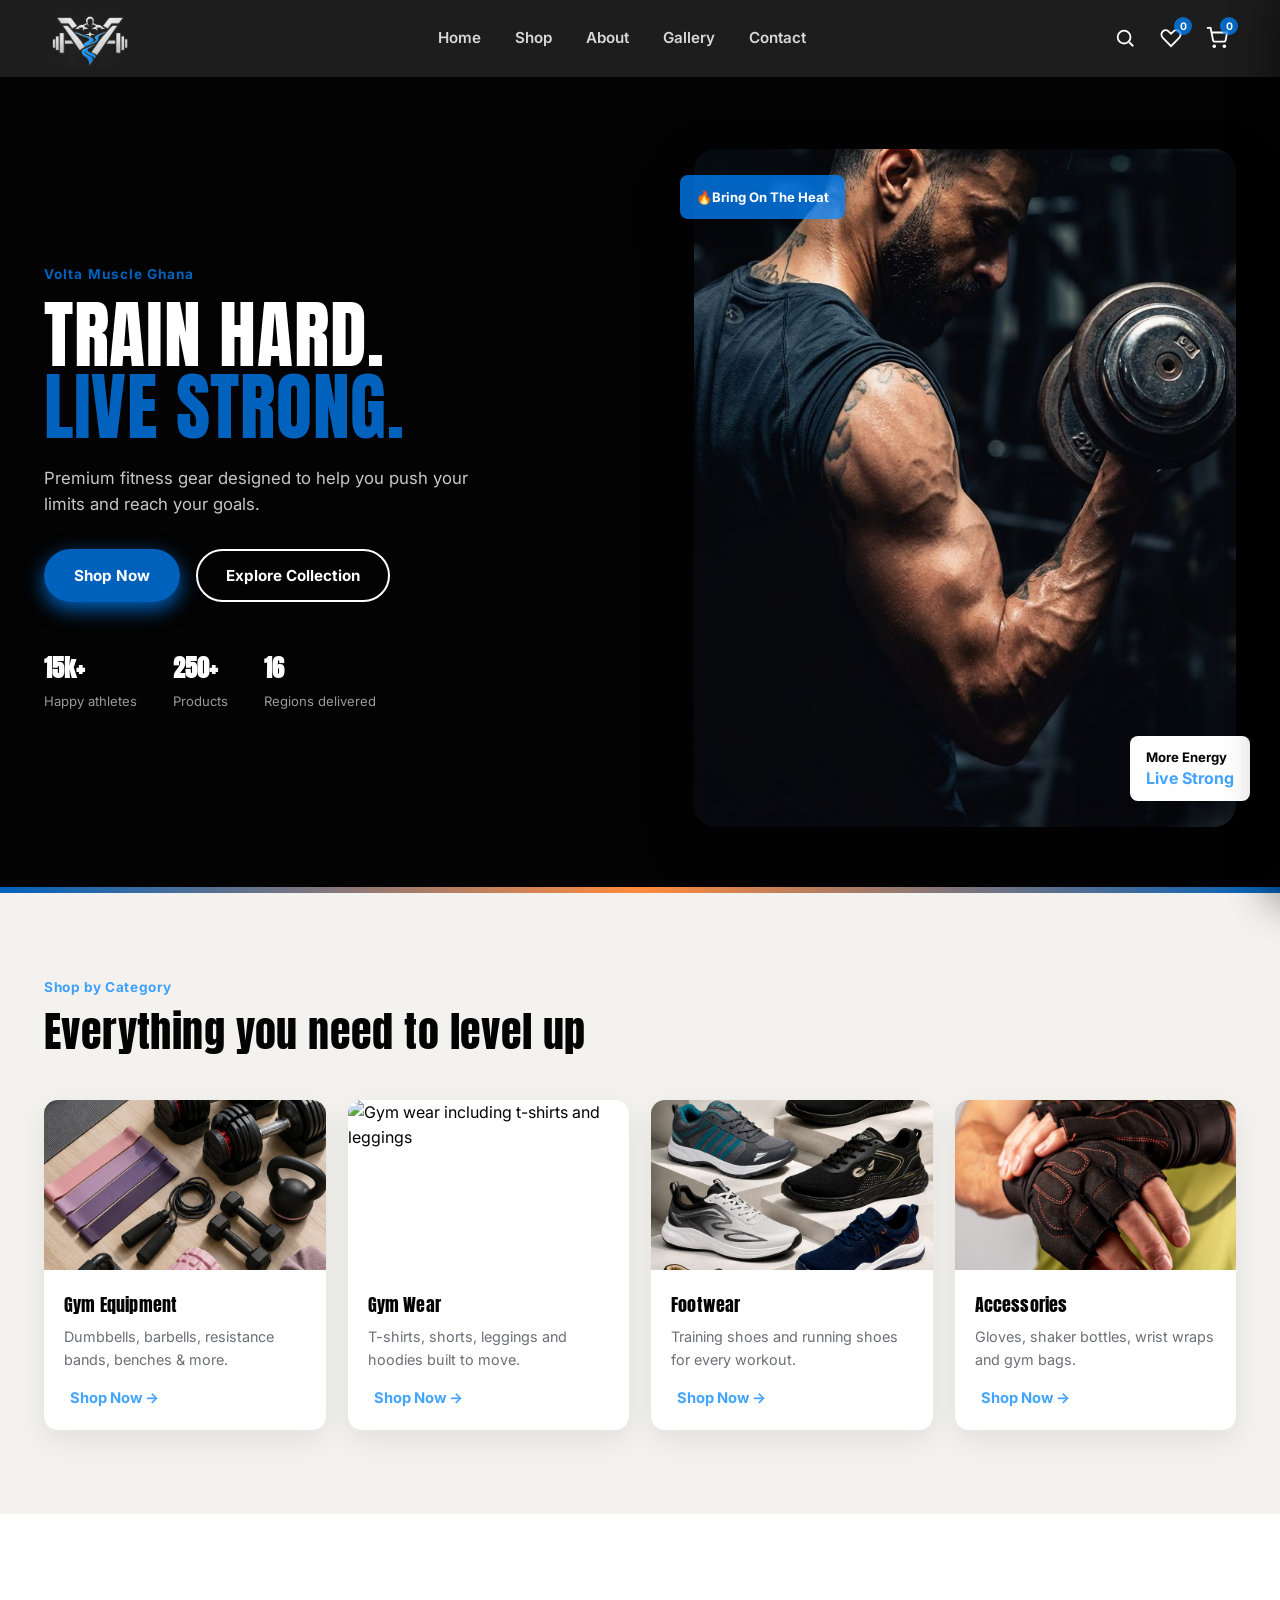
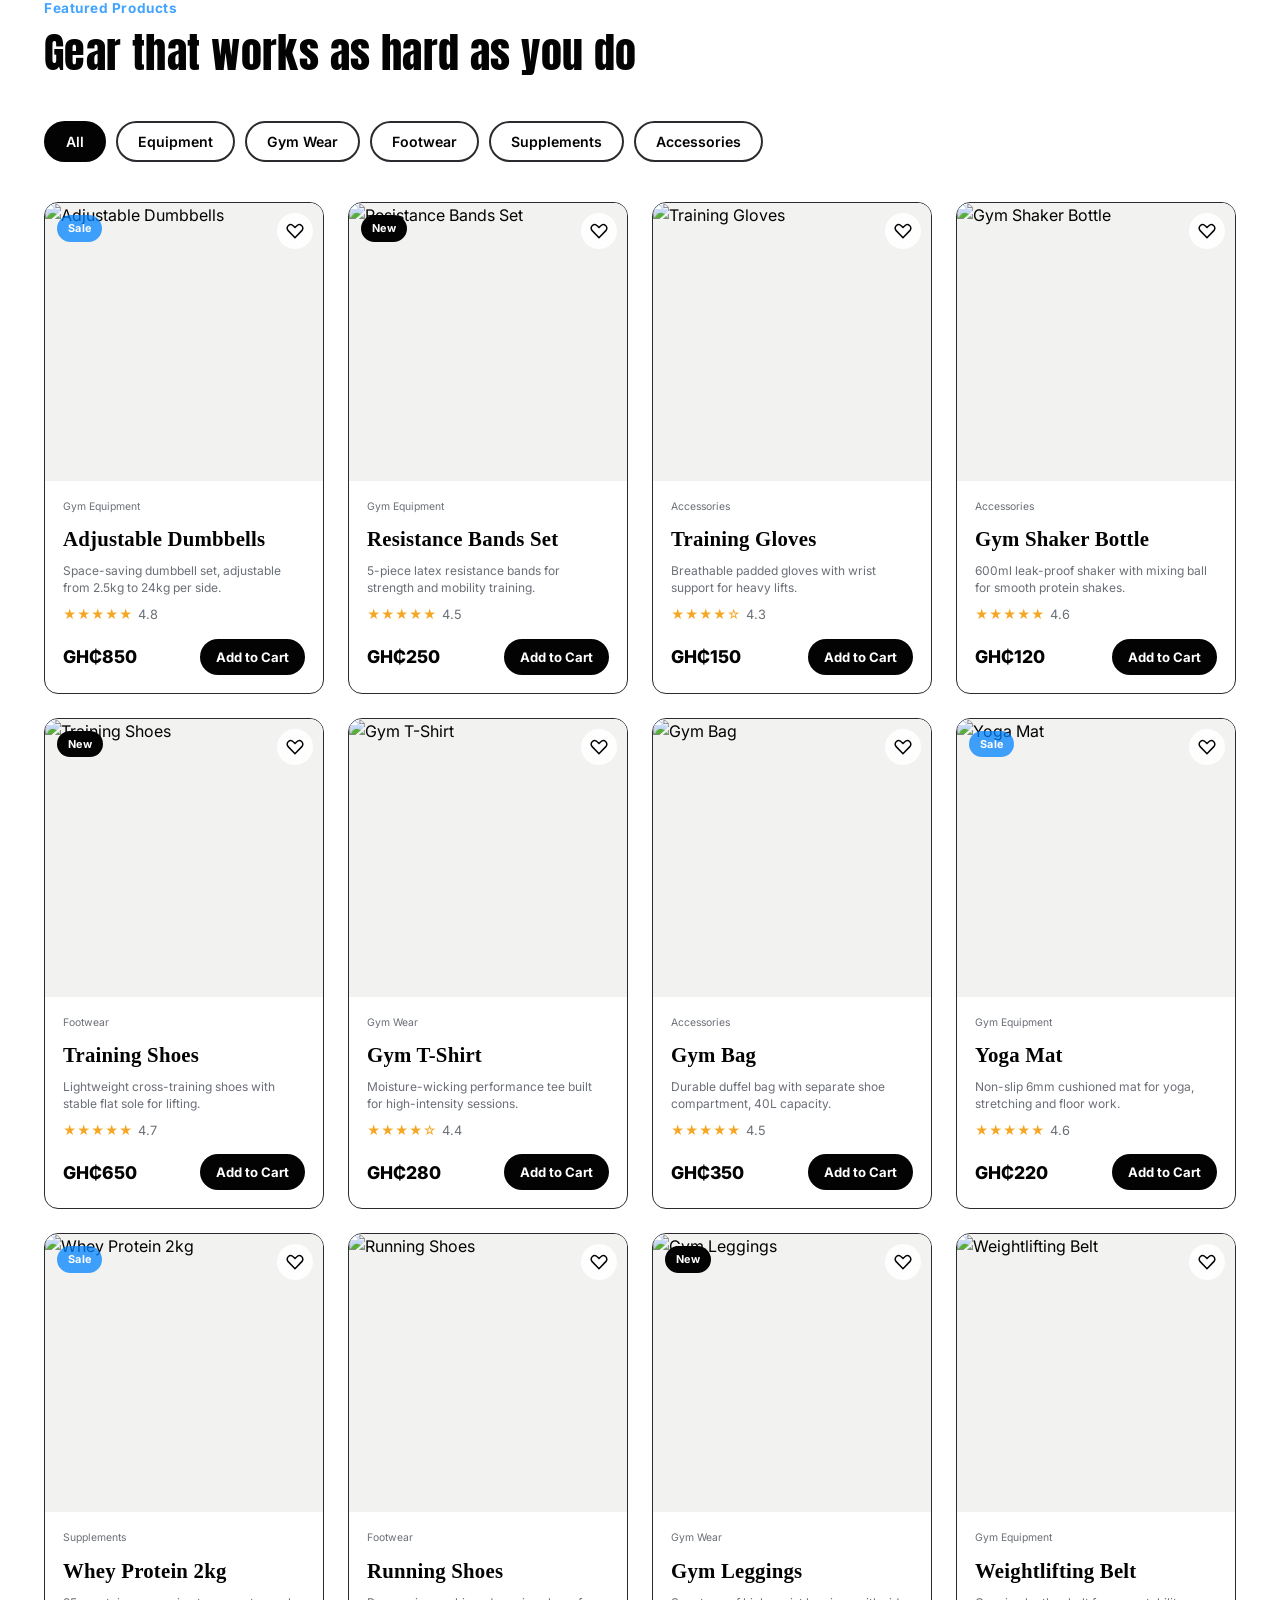
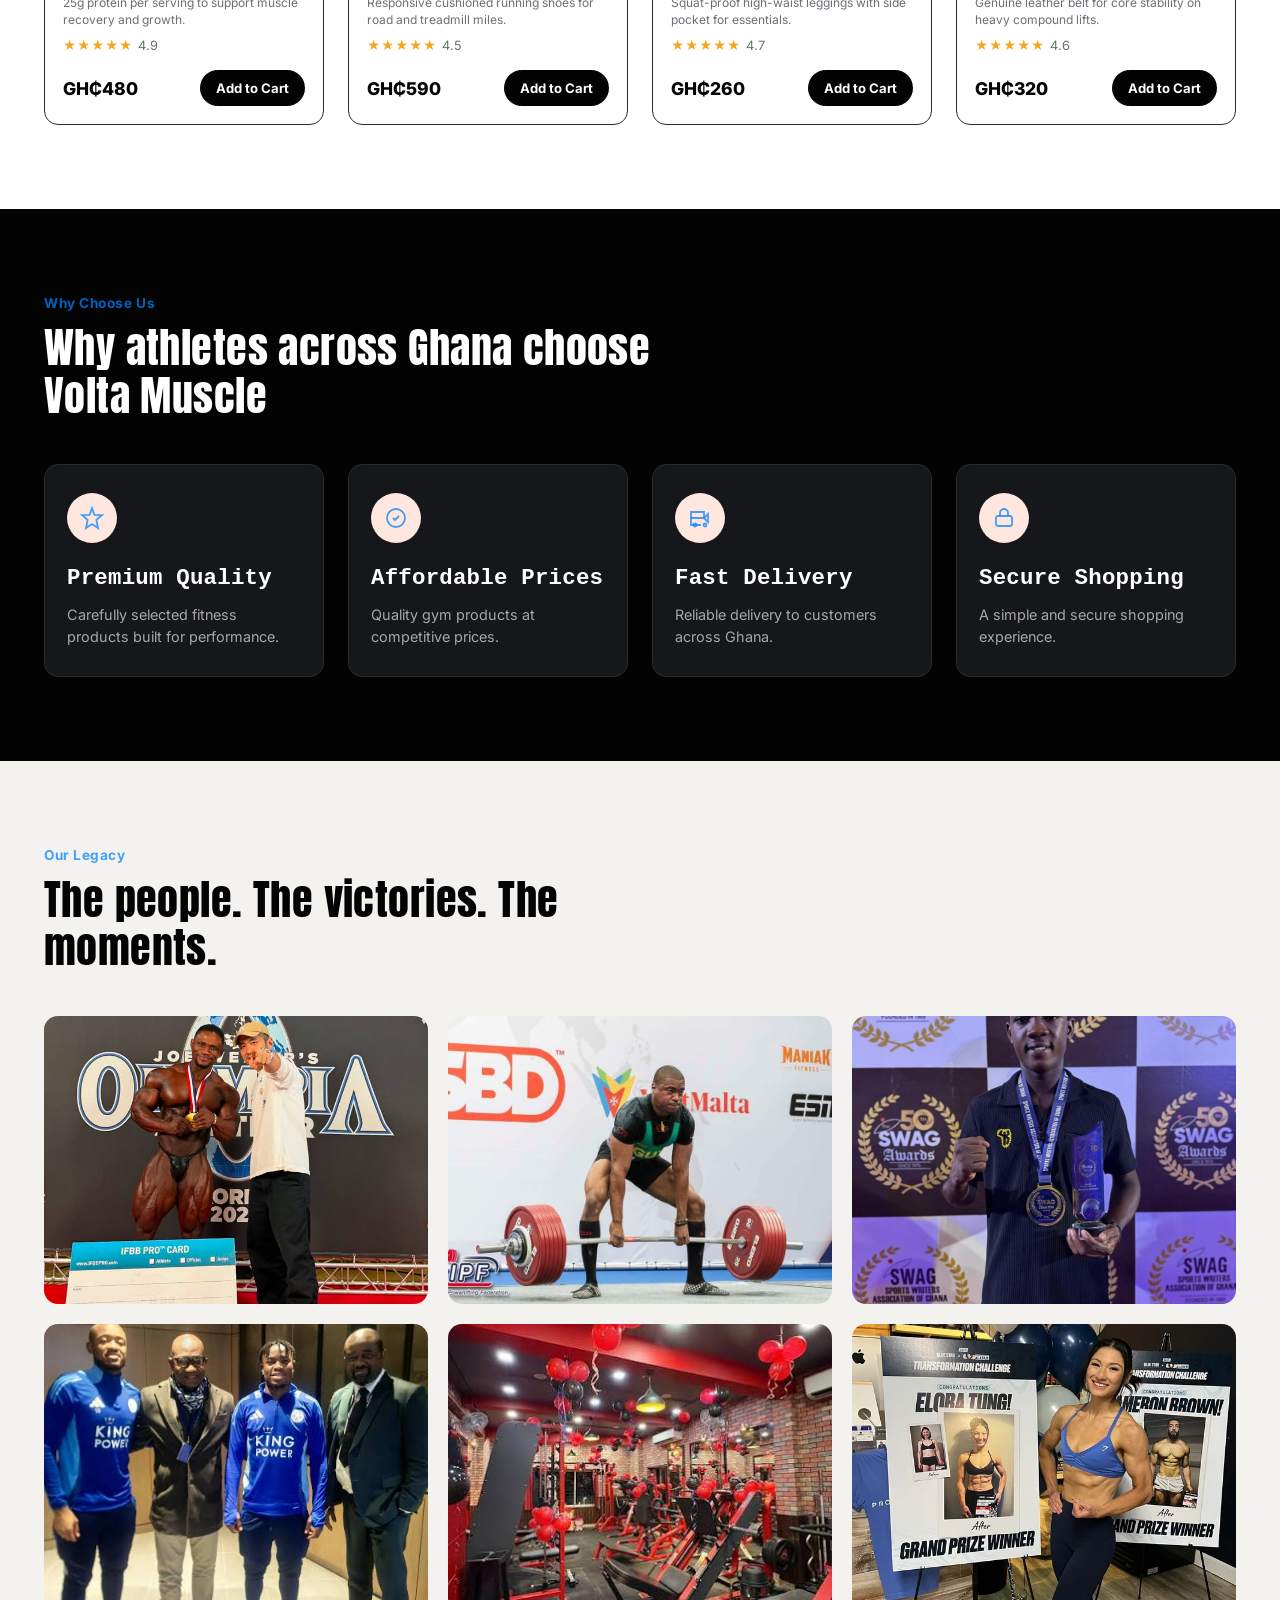
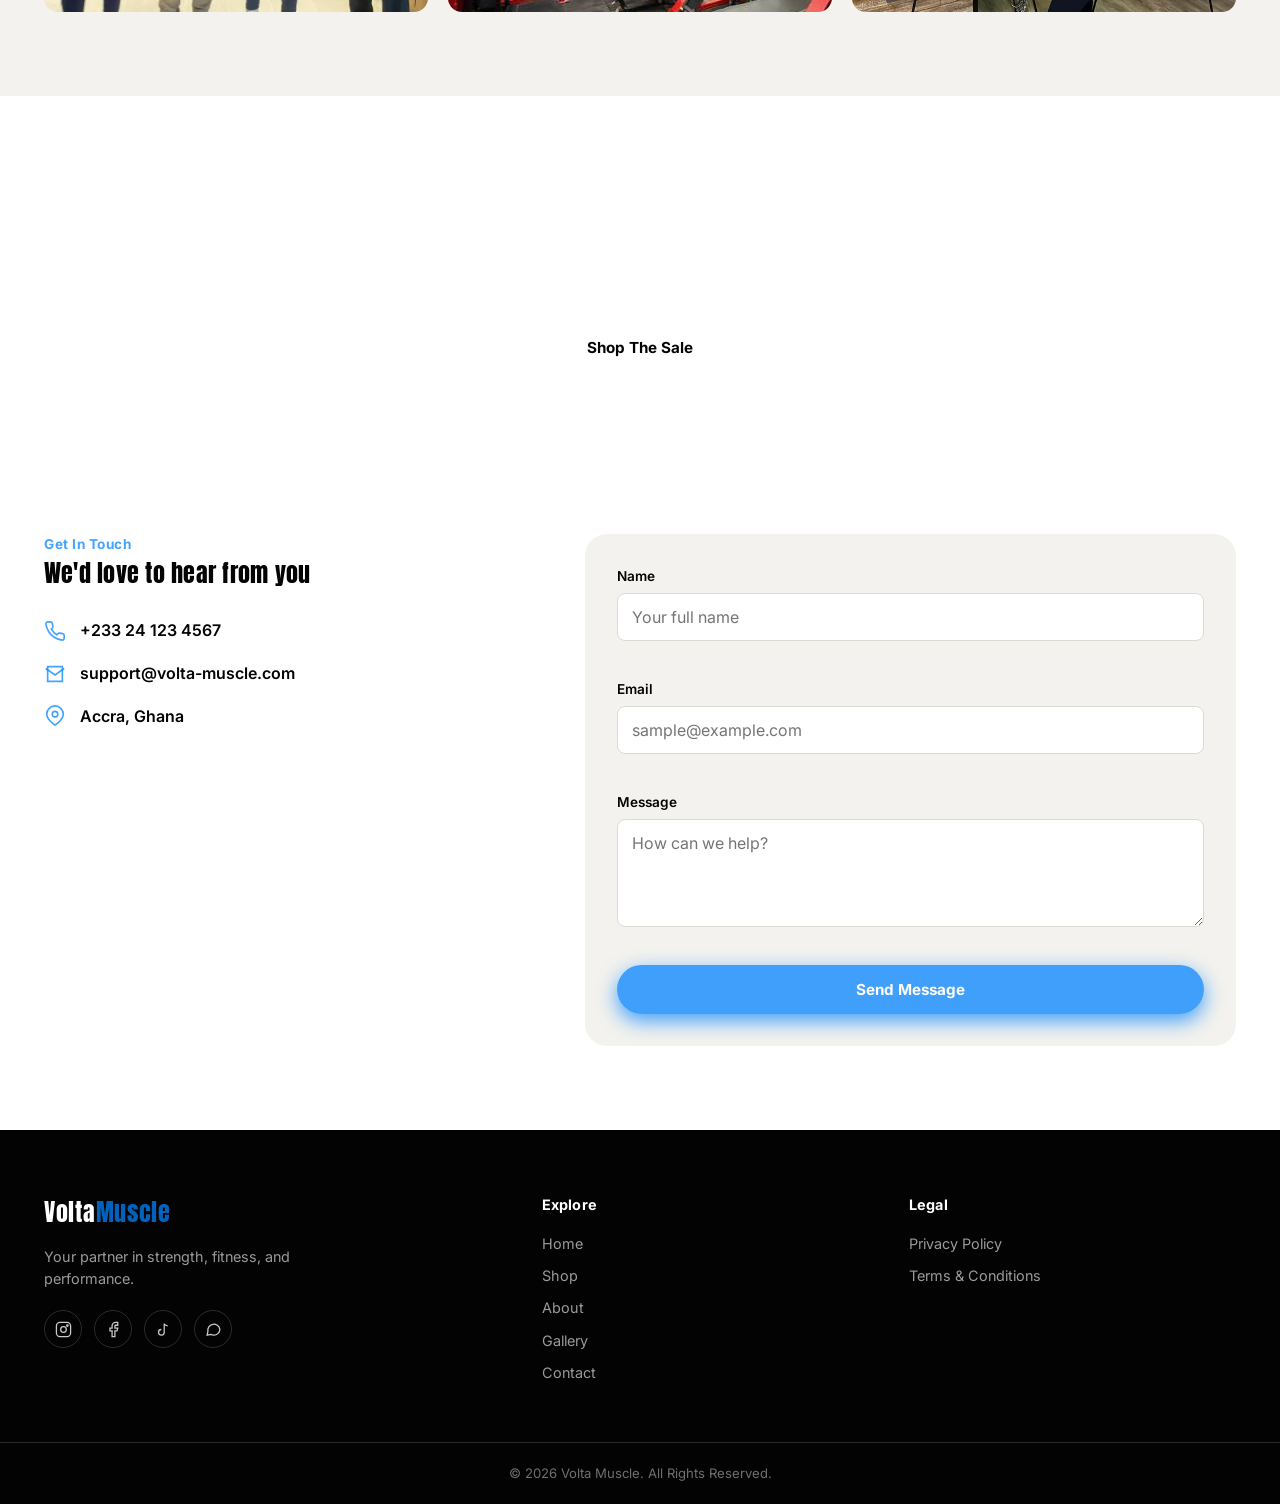
==== Volta Gym.html @ 0002a75d "Added Volta Muscle gallery and updated website" ====
<!DOCTYPE html>
<html lang="en">
<head>
<meta charset="UTF-8">
<meta name="viewport" content="width=device-width, initial-scale=1.0">
<title>Volta Muscle — Train Hard. Live Strong.</title>
<meta name="description" content="FitShop — Premium fitness gear, gym equipment, apparel and supplements delivered across Ghana.">

<!-- Google Fonts: Anton for bold display headlines, Inter for clean body text -->
<link rel="preconnect" href="https://fonts.googleapis.com">
<link href="https://fonts.googleapis.com/css2?family=Anton&family=Inter:wght@400;500;600;700;800&display=swap" rel="stylesheet">

<link rel="stylesheet" href="style.css">
</head>
<body>

<!-- ============ TOAST NOTIFICATION ============ -->
<div id="toast" class="toast" role="status" aria-live="polite"></div>

<!-- ============ NAVIGATION BAR ============ -->
<header class="navbar" id="navbar">
  <div class="nav-inner">
    <a href="#home" class="logo"><img src="Voltarv.png" alt="Volta Muscle Logo" width="93"></a>

    <nav class="nav-links" id="navLinks">
      <a href="#home" class="nav-link">Home</a>
      <a href="#shop" class="nav-link">Shop</a>
      <a href="#about" class="nav-link">About</a>
      <a href="#gallery" class="nav-link">Gallery</a>
      <a href="#contact" class="nav-link">Contact</a>

    </nav>

    <div class="nav-actions">
      <button class="icon-btn" id="searchToggle" aria-label="Search products">
        <svg viewBox="0 0 24 24" fill="none" stroke="currentColor" stroke-width="2"><circle cx="11" cy="11" r="7"/><line x1="21" y1="21" x2="16.65" y2="16.65"/></svg>
      </button>
      <button class="icon-btn" id="wishlistToggle" aria-label="Open wishlist">
        <svg viewBox="0 0 24 24" fill="none" stroke="currentColor" stroke-width="2"><path d="M20.8 4.6c-1.9-1.6-4.7-1.4-6.4.4L12 7.4l-2.4-2.4c-1.7-1.8-4.5-2-6.4-.4-2.1 1.8-2.2 5-.3 6.9L12 21l9.1-9.5c1.9-1.9 1.8-5.1-.3-6.9z"/></svg>
        <span class="badge" id="wishlistCount"></span>
      </button>
      <button class="icon-btn" id="cartToggle" aria-label="Open cart">
        <svg viewBox="0 0 24 24" fill="none" stroke="currentColor" stroke-width="2"><circle cx="9" cy="21" r="1"/><circle cx="20" cy="21" r="1"/><path d="M1 1h4l2.7 13.4a2 2 0 0 0 2 1.6h9.7a2 2 0 0 0 2-1.6L23 6H6"/></svg>
        <span class="badge" id="cartCount">1</span>
      </button>
      <button class="hamburger" id="hamburger" aria-label="Toggle menu">
        <span></span><span></span><span></span>
      </button>
    </div>
  </div>

  <!-- Search bar (hidden by default, Muscletoggled via JS) -->
  <div class="search-bar" id="searchBar">
    <div class="search-bar-inner">
      <svg viewBox="0 0 24 24" fill="none" stroke="currentColor" stroke-width="2"><circle cx="11" cy="11" r="7"/><line x1="21" y1="21" x2="16.65" y2="16.65"/></svg>
      <input type="text" id="searchInput" placeholder="Search for dumbbells, shoes, protein…" autocomplete="off">
      <button id="searchClose" aria-label="Close search">&times;</button>
    </div>
  </div>
</header>

<!-- ============ HERO SECTION ============ -->
<section class="hero" id="home">
  <div class="hero-grid">
    <div class="hero-content">
      <p class="hero-kicker">Volta Muscle Ghana</p>
      <h1 class="hero-title">
        <span class="line" style="--d:0">TRAIN HARD.</span>
        <span class="line accent" style="--d:1">LIVE STRONG.</span>
      </h1>
      <p class="hero-sub">Premium fitness gear designed to help you push your limits and reach your goals.</p>
      <div class="hero-actions">
        <a href="#shop" class="btn btn-primary">Shop Now</a>
        <a href="#categories" class="btn btn-outline">Explore Collection</a>
      </div>
      <div class="hero-stats">
        <div><strong>15k+</strong><span>Happy athletes</span></div>
        <div><strong>250+</strong><span>Products</span></div>
        <div><strong>16</strong><span>Regions delivered</span></div>
      </div>
    </div>
    <div class="hero-visual">
      <img src="workout.jpg" alt="Athlete in a gym" class="hero-img">
      <div class="hero-tag hero-tag-1">🔥Bring On The Heat</div>
      <div class="hero-tag hero-tag-2">More Energy<br><strong>Live Strong</strong></div>
    </div>
  </div>
  <div class="hero-divider"></div>
</section>

<!-- ============ SHOP BY CATEGORY ============ -->
<section class="categories" id="categories">
  <div class="container">
    <div class="section-head">
      <p class="eyebrow">Shop by Category</p>
      <h2>Everything you need to level up</h2>
    </div>
    <div class="category-grid">

      <article class="category-card" data-filter="equipment">
        <img src="bells.jpg" alt="Gym equipment including dumbbells and weight plates">
        <div class="category-card-body">
          <h3>Gym Equipment</h3>
          <p>Dumbbells, barbells, resistance bands, benches &amp; more.</p>
          <button class="btn-link shop-category-btn" data-filter="equipment">Shop Now &rarr;</button>
        </div>
      </article>

      <article class="category-card" data-filter="wear">
        <img src="wear.jpg" alt="Gym wear including t-shirts and leggings">
        <div class="category-card-body">
          <h3>Gym Wear</h3>
          <p>T-shirts, shorts, leggings and hoodies built to move.</p>
          <button class="btn-link shop-category-btn" data-filter="wear">Shop Now &rarr;</button>
        </div>
      </article>

      <article class="category-card" data-filter="footwear">
        <img src="shoes.jpg" alt="Training and running shoes">
        <div class="category-card-body">
          <h3>Footwear</h3>
          <p>Training shoes and running shoes for every workout.</p>
          <button class="btn-link shop-category-btn" data-filter="footwear">Shop Now &rarr;</button>
        </div>
      </article>

      <article class="category-card" data-filter="accessories">
        <img src="gloves.jpg" alt="Gym accessories including gloves and shaker bottles">
        <div class="category-card-body">
          <h3>Accessories</h3>
          <p>Gloves, shaker bottles, wrist wraps and gym bags.</p>
          <button class="btn-link shop-category-btn" data-filter="accessories">Shop Now &rarr;</button>
        </div>
      </article>

    </div>
  </div>
</section>

<!-- ============ FEATURED PRODUCTS ============ -->
<section class="shop" id="shop">
  <div class="container">
    <div class="section-head">
      <p class="eyebrow">Featured Products</p>
      <h2>Gear that works as hard as you do</h2>
    </div>

    <!-- Category filter buttons -->
    <div class="filter-bar" id="filterBar">
      <button class="filter-btn active" data-filter="all">All</button>
      <button class="filter-btn" data-filter="equipment">Equipment</button>
      <button class="filter-btn" data-filter="wear">Gym Wear</button>
      <button class="filter-btn" data-filter="footwear">Footwear</button>
      <button class="filter-btn" data-filter="supplements">Supplements</button>
      <button class="filter-btn" data-filter="accessories">Accessories</button>
    </div>

    <!-- Product grid populated by JavaScript -->
    <div class="product-grid" id="productGrid"></div>
    <p class="no-results" id="noResults" hidden>No products found. Try another search.</p>
  </div>
</section>

<!-- ============ ABOUT / WHY CHOOSE US ============ -->
<section class="about" id="about">
  <div class="container">
    <div class="section-head">
      <p class="eyebrow">Why Choose Us</p>
      <h2>Why athletes across Ghana choose Volta Muscle</h2>
    </div>
    <div class="feature-grid">
      <div class="feature-card">
        <div class="feature-icon">
          <svg viewBox="0 0 24 24" fill="none" stroke="currentColor" stroke-width="1.8"><path d="M12 2l2.4 6.9L22 9l-5.6 4.8L18 22l-6-4-6 4 1.6-8.2L2 9l7.6-.1z"/></svg>
        </div>
        <h3>Premium Quality</h3>
        <p>Carefully selected fitness products built for performance.</p>
      </div>
      <div class="feature-card">
        <div class="feature-icon">
          <svg viewBox="0 0 24 24" fill="none" stroke="currentColor" stroke-width="1.8"><circle cx="12" cy="12" r="9"/><path d="M9 12l2 2 4-4"/></svg>
        </div>
        <h3>Affordable Prices</h3>
        <p>Quality gym products at competitive prices.</p>
      </div>
      <div class="feature-card">
        <div class="feature-icon">
          <svg viewBox="0 0 24 24" fill="none" stroke="currentColor" stroke-width="1.8"><path d="M3 12h13l4 4V8l-4 4"/><path d="M16 12V6H3v13h10"/><circle cx="7" cy="19" r="1.5"/><circle cx="17" cy="19" r="1.5"/></svg>
        </div>
        <h3>Fast Delivery</h3>
        <p>Reliable delivery to customers across Ghana.</p>
      </div>
      <div class="feature-card">
        <div class="feature-icon">
          <svg viewBox="0 0 24 24" fill="none" stroke="currentColor" stroke-width="1.8"><rect x="4" y="10" width="16" height="10" rx="2"/><path d="M8 10V7a4 4 0 0 1 8 0v3"/></svg>
        </div>
        <h3>Secure Shopping</h3>
        <p>A simple and secure shopping experience.</p>
      </div>
    </div>
  </div>
</section>
<!-- EXISTING CODE -->

</section>

<!-- ========VOLTA MUSCLE GALLERY========== -->

<section class="gallery" id="gallery">
  <div class="container">
    <div class="section-head">
      <p class="eyebrow">Our Legacy</p>
      <h2>The people. The victories. The moments.</h2>
    </div>

    <div class="gallery-grid">
      <button class="gallery-item" data-title="State Championship 2025" data-category="Achievement" data-img="images/gallery/achievement-1.jpg">
        <img src="eric.jpg" alt="Achievement: State Championship 2025">
        <span class="gallery-overlay">
          <span class="gallery-category">Achievement</span>
          <span class="gallery-title">State Championship 2025</span>
        </span>
      </button>

      <button class="gallery-item" data-title="Regional Powerlifting Meet" data-category="Competition" data-img="images/gallery/competition-1.jpg">
        <img src="lift.jpg" alt="Competition: Regional Powerlifting Meet">
        <span class="gallery-overlay">
          <span class="gallery-category">Competition</span>
          <span class="gallery-title">Regional Powerlifting Meet</span>
        </span>
      </button>

      <button class="gallery-item" data-title="Klenam Enoch — Member of the Year" data-category="Athlete" data-img="images/gallery/athlete-1.jpg">
        <img src="member.jpg" alt="Athlete: Klenam Enoch., Member of the Year">
        <span class="gallery-overlay">
          <span class="gallery-category">Athlete</span>
          <span class="gallery-title">Klenam Enoch - Member of the Year</span>
        </span>
      </button>

      <button class="gallery-item" data-title="National Team Visit" data-category="VIP Visit" data-img="images/gallery/vip-1.jpg">
        <img src="nationalv.jpg" alt="VIP Visit: National Team Visit">
        <span class="gallery-overlay">
          <span class="gallery-category">VIP Visit</span>
          <span class="gallery-title">National Team Visit</span>
        </span>
      </button>

      <button class="gallery-item" data-title="5th Anniversary Celebration" data-category="Event" data-img="images/gallery/event-1.jpg">
        <img src="annivesary.jpg" alt="Event: 5th Anniversary Celebration">
        <span class="gallery-overlay">
          <span class="gallery-category">Event</span>
          <span class="gallery-title">5th Anniversary Celebration</span>
        </span>
      </button>

      <button class="gallery-item" data-title="Amina B. — Transformation Winner" data-category="Athlete" data-img="images/gallery/athlete-2.jpg">
        <img src="transformation.webp" alt="Athlete: Amina B., Transformation Winner">
        <span class="gallery-overlay">
          <span class="gallery-category">Athlete</span>
          <span class="gallery-title">Amina B. — Transformation Winner</span>
        </span>
      </button>
    </div>
  </div>
</section>

<!-- ============ PROMOTIONAL BANNER ============ -->
<section class="promo">
  <div class="container promo-inner">
    <h2>LEVEL UP YOUR TRAINING</h2>
    <p>Get up to 20% OFF selected fitness products.</p>
    <a href="#shop" class="btn btn-light">Shop The Sale</a>
  </div>
</section>

<!-- ============ CONTACT SECTION ============ -->
<section class="contact" id="contact">
  <div class="container contact-grid">
    <div class="contact-info">
      <p class="eyebrow">Get In Touch</p>
      <h2>We'd love to hear from you</h2>
      <ul class="contact-list">
        <li>
          <svg viewBox="0 0 24 24" fill="none" stroke="currentColor" stroke-width="1.8"><path d="M22 16.9v3a2 2 0 0 1-2.2 2 19.8 19.8 0 0 1-8.6-3.1 19.5 19.5 0 0 1-6-6A19.8 19.8 0 0 1 2.1 4.2 2 2 0 0 1 4.1 2h3a2 2 0 0 1 2 1.7c.1 1 .3 2 .6 2.9a2 2 0 0 1-.5 2.1L8 10a16 16 0 0 0 6 6l1.3-1.2a2 2 0 0 1 2.1-.5c.9.3 1.9.5 2.9.6a2 2 0 0 1 1.7 2z"/></svg>
          <span>+233 24 123 4567</span>
        </li>
        <li>
          <svg viewBox="0 0 24 24" fill="none" stroke="currentColor" stroke-width="1.8"><path d="M4 4h16v16H4z"/><path d="M22 6l-10 7L2 6"/></svg>
          <span>support@volta-muscle.com</span>
        </li>
        <li>
          <svg viewBox="0 0 24 24" fill="none" stroke="currentColor" stroke-width="1.8"><path d="M21 10c0 6-9 12-9 12s-9-6-9-12a9 9 0 0 1 18 0z"/><circle cx="12" cy="10" r="3"/></svg>
          <span>Accra, Ghana</span>
        </li>
      </ul>
    </div>

    <form class="contact-form" id="contactForm" novalidate>
      <div class="form-row">
        <label for="cName">Name</label>
        <input type="text" id="cName" name="name" placeholder="Your full name">
        <span class="form-error" id="cNameError"></span>
      </div>
      <div class="form-row">
        <label for="cEmail">Email</label>
        <input type="email" id="cEmail" name="email" placeholder="sample@example.com">
        <span class="form-error" id="cEmailError"></span>
      </div>
      <div class="form-row">
        <label for="cMessage">Message</label>
        <textarea id="cMessage" name="message" rows="4" placeholder="How can we help?"></textarea>
        <span class="form-error" id="cMessageError"></span>
      </div>
      <button type="submit" class="btn btn-primary btn-block">Send Message</button>
    </form>
  </div>
</section>

<!-- ============ FOOTER ============ -->
<footer class="footer">
  <div class="container footer-grid">
    <div class="footer-brand">
      <a href="#home" class="logo">Volta<span>Muscle</span></a>
      <p>Your partner in strength, fitness, and performance.</p>
      <div class="social-icons">
        <a href="#" aria-label="Instagram">
          <svg viewBox="0 0 24 24" fill="none" stroke="currentColor" stroke-width="1.8"><rect x="2" y="2" width="20" height="20" rx="5"/><circle cx="12" cy="12" r="4"/><circle cx="17.5" cy="6.5" r="1"/></svg>
        </a>
        <a href="#" aria-label="Facebook">
          <svg viewBox="0 0 24 24" fill="none" stroke="currentColor" stroke-width="1.8"><path d="M18 2h-3a5 5 0 0 0-5 5v3H7v4h3v8h4v-8h3l1-4h-4V7a1 1 0 0 1 1-1h3z"/></svg>
        </a>
        <a href="#" aria-label="TikTok">
          <svg viewBox="0 0 24 24" fill="none" stroke="currentColor" stroke-width="1.8"><path d="M9 12a4 4 0 1 0 4 4V4c1 2 3 3 5 3"/></svg>
        </a>
        <a href="#" aria-label="WhatsApp">
          <svg viewBox="0 0 24 24" fill="none" stroke="currentColor" stroke-width="1.8"><path d="M21 11.5a8.4 8.4 0 0 1-8.5 8.4 8.5 8.5 0 0 1-4.1-1L3 20l1.1-5.2a8.4 8.4 0 1 1 16.9-3.3z"/></svg>
        </a>
      </div>
    </div>

    <div class="footer-links">
      <h4>Explore</h4>
      <a href="#home">Home</a>
      <a href="#shop">Shop</a>
      <a href="#about">About</a>
      <a href="#gallery">Gallery</a>
      <a href="#contact">Contact</a>
    </div>

    <div class="footer-links">
      <h4>Legal</h4>
      <a href="#" id="privacyLink">Privacy Policy</a>
      <a href="#" id="termsLink">Terms &amp; Conditions</a>
    </div>
  </div>
  <div class="footer-bottom">
    <p>&copy; 2026 Volta Muscle. All Rights Reserved.</p>
  </div>
</footer>

<!-- ============ CART DRAWER ============ -->
<div class="overlay" id="overlay"></div>

<aside class="cart-drawer" id="cartDrawer" aria-label="Shopping cart">
  <div class="cart-header">
    <h3>Your Cart</h3>
    <button class="icon-btn" id="cartClose" aria-label="Close cart">&times;</button>
  </div>

  <div class="cart-body" id="cartBody">
    <!-- Cart items injected by JS -->
  </div>

  <div class="cart-footer" id="cartFooter">
    <div class="cart-row"><span>Subtotal</span><span id="cartSubtotal">GH₵0</span></div>
    <div class="cart-row"><span>Delivery</span><span id="cartDelivery">GH₵0</span></div>
    <div class="cart-row cart-total"><span>Total</span><span id="cartTotal">GH₵0</span></div>
    <div class="cart-actions">
      <button class="btn btn-outline btn-block" id="continueShoppingBtn">Continue Shopping</button>
      <button class="btn btn-primary btn-block" id="checkoutBtn">Checkout</button>
    </div>
    <button class="btn-link cart-clear" id="clearCartBtn">Clear Cart</button>
  </div>
</aside>

<!-- ============ WISHLIST DRAWER ============ -->
<aside class="cart-drawer" id="wishlistDrawer" aria-label="Wishlist">
  <div class="cart-header">
    <h3>Your Wishlist</h3>
    <button class="icon-btn" id="wishlistClose" aria-label="Close wishlist">&times;</button>
  </div>
  <div class="cart-body" id="wishlistBody">
    <!-- Wishlist items injected by JS -->
  </div>
</aside>

<!-- ============ CHECKOUT MODAL ============ -->
<div class="modal-overlay" id="checkoutOverlay">
  <div class="modal" id="checkoutModal">
    <button class="icon-btn modal-close" id="checkoutClose" aria-label="Close checkout">&times;</button>

    <div id="checkoutFormWrap">
      <h3 class="modal-title">Checkout</h3>
      <p class="modal-sub">Fill in your details to complete your order.</p>

      <form id="checkoutForm" novalidate>
        <div class="form-row">
          <label for="fullName">Full Name</label>
          <input type="text" id="fullName" placeholder="Kwabena Kwaku">
          <span class="form-error" id="fullNameError"></span>
        </div>
        <div class="form-row">
          <label for="email">Email</label>
          <input type="email" id="email" placeholder="sample@example.com">
          <span class="form-error" id="emailError"></span>
        </div>
        <div class="form-row">
          <label for="phone">Phone Number</label>
          <input type="tel" id="phone" placeholder="024 123 4567">
          <span class="form-error" id="phoneError"></span>
        </div>
        <div class="form-row">
          <label for="address">Delivery Address</label>
          <input type="text" id="address" placeholder="House No, Street, Area">
          <span class="form-error" id="addressError"></span>
        </div>
        <div class="form-row">
          <label for="region">Region</label>
          <select id="region">
            <option value="">Select region</option>
            <option>Greater Accra</option>
            <option>Ashanti</option>
            <option>Western</option>
            <option>Eastern</option>
            <option>Central</option>
            <option>Volta</option>
            <option>Northern</option>
            <option>Bono</option>
            <option>Ahafo</option>
            <option>Upper East</option>
            <option>Upper West</option>
          </select>
          <span class="form-error" id="regionError"></span>
        </div>

        <div class="form-row">
          <label>Payment Method</label>
          <div class="payment-options">
            <label class="payment-option">
              <input type="radio" name="payment" value="MTN Mobile Money" checked>
              <span>MTN Mobile Money</span>
            </label>
            <label class="payment-option">
              <input type="radio" name="payment" value="Telecel Cash">
              <span>Telecel Cash</span>
            </label>
            <label class="payment-option">
              <input type="radio" name="payment" value="AT Mobile Money">
              <span>AT Mobile Money</span>
            </label>
            <label class="payment-option">
              <input type="radio" name="payment" value="Visa / Mastercard">
              <span>Visa / Mastercard</span>
            </label>
            <label class="payment-option">
              <input type="radio" name="payment" value="Cash on Delivery">
              <span>Cash on Delivery</span>
            </label>
          </div>
        </div>

        <div class="checkout-summary" id="checkoutSummary"></div>

        <button type="submit" class="btn btn-primary btn-block">Place Order</button>
      </form>
    </div>

    <!-- Order confirmation view -->
    <div id="orderConfirmation" class="order-confirmation" hidden>
      <div class="confirm-icon">
        <svg viewBox="0 0 24 24" fill="none" stroke="currentColor" stroke-width="2"><circle cx="12" cy="12" r="10"/><path d="M8 12l3 3 5-6"/></svg>
      </div>
      <h3>ORDER CONFIRMED!</h3>
      <p>Thank you for shopping with Volta Muscle. Your order has been received.</p>
      <p class="order-number">Order No: <strong id="orderNumber"></strong></p>
      <button class="btn btn-primary" id="closeConfirmationBtn">Continue Shopping</button>
    </div>
  </div>
</div>

<!-- ============ SIMPLE LEGAL MODAL (Privacy / Terms) ============ -->
<div class="modal-overlay" id="legalOverlay">
  <div class="modal modal-small">
    <button class="icon-btn modal-close" id="legalClose" aria-label="Close">&times;</button>
    <h3 class="modal-title" id="legalTitle"></h3>
    <p id="legalBody" class="modal-sub"></p>
  </div>
</div>

<script src="script.js"></script>
</body>
</html>
---- style.css ----
/* =========================================================
   FITSHOP — STYLESHEET
   Design tokens: black / white / dark gray + one accent (orange-red)
   Typography: Anton (display) + Inter (body)
   ========================================================= */

:root{
  --black: #030303;
  --dark: #16171a;
  --dark-2: #1f2023;
  --gray: #6b6f76;
  --gray-light: #9a9ea6;
  --line: #2a2b2f;
  --light: #f3f2ee;
  --white: #ffffff;
  --accent: rgba(0, 132, 255, 0.741);
  --accent-dark: rgb(15, 214, 15, 214, 15);
  --accent-soft: #ffe6df;

  --font-display: 'Anton', sans-serif;
  --font-body: 'Inter', sans-serif;

  --radius-sm: 8px;
  --radius: 14px;
  --radius-lg: 22px;

  --shadow: 0 10px 30px rgba(0,0,0,.08);
  --shadow-strong: 0 20px 50px rgba(0,0,0,.35);

  --container: 1240px;
  --nav-h: 76px;
}

/* ---------- Reset ---------- */
*, *::before, *::after{ box-sizing: border-box; }
html{ 
  scroll-behavior: smooth; 
}
body{
  margin:0;
  font-family: var(--font-body);
  color: var(--black);
  background: var(--white);
  line-height: 1.55;
  -webkit-font-smoothing: antialiased;
}
img{ max-width:100%; 
  display:block; 
}
a{ 
  color:inherit; 
  text-decoration:none; 
}
button{ 
  font-family: inherit; 
  cursor:pointer; 
  border:none; 
  background:none; 
}
input, select, textarea{ 
  font-family: inherit; 
  font-size: 1rem; 
}
ul{ 
  list-style:none; 
  margin:0; 
  padding:0; 
}
h1,h2,h3,h4{ 
  margin:0; 
  font-family: var(--font-display);
  font-weight:400; 
  letter-spacing:.01em; 
}
p{ 
  margin:0; 
}

@media (prefers-reduced-motion: reduce){
  *{ animation-duration: 0.001ms !important; 
    transition-duration: 0.001ms !important; 
    scroll-behavior:auto !important; 
  }
}

.container{ max-width: var(--container); 
  margin: 0 auto; 
  padding: 0 24px; 
}

.section-head{ max-width: 620px; 
  margin-bottom: 44px; 
}
.section-head h2{ 
  font-size: clamp(1.8rem, 3.4vw, 2.6rem); 
  margin-top:10px; 
  line-height:1.15; 
}
.eyebrow{ 
  color: var(--accent); 
  font-weight:700; 
  font-size: .85rem; 
  letter-spacing: .04em; 
  margin:0; 
}

/* ---------- Buttons ---------- */
.btn{
  display:inline-flex; 
  align-items:center; 
  justify-content:center;
  padding: 15px 30px; 
  border-radius: 999px; 
  font-weight:700; 
  font-size:.95rem;
  transition: transform .18s ease, 
  box-shadow .18s ease, 
  background .18s ease, 
  color .18s ease;
  white-space:nowrap;
}
.btn:active{ 
  transform: scale(.97); 
}
.btn-primary{ 
  background: var(--accent); 
  color:#fff;
  box-shadow: 0 7px 20px rgba(0, 132, 255, 0.741); 
}
.btn-primary:hover{ 
  background: var(--accent-dark); 
  box-shadow: 0 10px 28px rgba(12, 6, 5, 0.45); 
}
.btn-outline{ 
  background: transparent; 
  color: var(--black); 
  border: 2px solid var(--black); 
  padding:13px 28px; 
}
.btn-outline:hover{
  background: var(--black); 
  color:#fff; }
.btn-light{ 
  background:#fff; 
  color: var(--black); 
}
.btn-light:hover{ 
  background: var(--black); 
  color:#fff; 
}
.btn-block{ 
  width:100%; 
}
.btn-link{ 
  color: var(--accent); 
  font-weight:700; 
  font-size:.92rem; }
.btn-link:hover{ 
  text-decoration: underline; 
}

/* =========================================================
   NAVBAR
   ========================================================= */
.navbar{
  position: sticky; 
  top:0; 
  z-index: 200;
  background: rgba(10,10,10,.92); 
  backdrop-filter: blur(10px);
  color:#fff;
}
.nav-inner{
  max-width: var(--container); 
  margin:0 auto; 
  padding: 0 24px;
  height: var(--nav-h); 
  display:flex; 
  align-items:center; 
  justify-content:space-between; 
  gap:20px;
}
.logo{ font-family: var(--font-display); 
  font-size:1.5rem; 
  letter-spacing:.03em; 
  color:#fff; }
.logo span{ color: var(--accent); }
.nav-links{ display:flex; gap:34px; }
.nav-link{ 
  font-weight:600; 
  font-size:.95rem; 
  color:#d8d8d8; 
  transition: color .15s ease; 
  position:relative; 
}
.nav-link:hover{ color:#fff; }
.nav-actions{ 
  display:flex; 
  align-items:center; 
  gap:8px; }
.icon-btn{ 
  position:relative; 
  color:#fff; 
  padding:8px; 
  border-radius:50%; 
  transition: background .15s ease; }
.icon-btn:hover{ 
  background: rgba(255,255,255,.12); 
}
.icon-btn svg{ 
  width:22px; 
  height:22px; 
  display:block; 
}
.badge{
  position:absolute; 
  top:-2px; 
  right:-2px; 
  background: var(--accent); 
  color:#fff;
  font-size:.65rem; 
  font-weight:700; 
  min-width:18px; 
  height:18px; 
  border-radius:999px;
  display:flex; 
  align-items:center; 
  justify-content:center; 
  padding:0 4px;
}

.hamburger{ 
  display:none; 
  flex-direction:column; 
  gap:5px; padding:8px; 
}
.hamburger span{ 
  width:24px; 
  height:2px; 
  background:#fff; 
  border-radius:2px; 
  transition: all .25s ease; 
}
.hamburger.open span:nth-child(1){ 
  transform: translateY(7px) rotate(45deg); 
}
.hamburger.open span:nth-child(2){ opacity:0; }
.hamburger.open span:nth-child(3){ transform: translateY(-7px) rotate(-45deg); }

/* Search bar */
.search-bar{ 
  max-height:0; 
  overflow:hidden; 
  transition: max-height .3s ease; 
  border-top: 1px solid transparent; 
}
.search-bar.open{ 
  max-height:80px; 
  border-top-color: rgba(255,255,255,.12); 
}
.search-bar-inner{ 
  max-width: var(--container); 
  margin:0 auto; padding: 14px 24px; 
  display:flex; 
  align-items:center; 
  gap:12px; 
}
.search-bar-inner svg{ 
  width:20px; 
  height:20px; 
  color: var(--gray-light); 
  flex-shrink:0; 
}
.search-bar-inner input{
  flex:1; 
  background:transparent; 
  border:none; 
  outline:none; 
  color:#fff; 
  font-size:1rem;
}
.search-bar-inner input::placeholder{ color:#8b8b8b; }
#searchClose{ color:#fff; font-size:1.4rem; padding:0 6px; }

/* =========================================================
   HERO
   ========================================================= */
.hero{ background: var(--black); color:#fff; position:relative; overflow:hidden; }
.hero-grid{
  max-width: var(--container); margin:0 auto; padding: 72px 24px 60px;
  display:grid; grid-template-columns: 1.05fr .95fr; gap:50px; align-items:center;
}
.hero-kicker{
  color: var(--accent); font-weight:700; font-size:.85rem; letter-spacing:.08em; margin-bottom:14px;
  opacity:0; animation: fadeUp .6s ease forwards; animation-delay:.05s;
}
.hero-title{ 
  font-size: clamp(2.6rem, 6vw, 4.6rem); 
  line-height: .98; 
}
.hero-title .line{ 
  display:block; 
  opacity:0; 
  animation: fadeUp .7s ease forwards; 
  animation-delay: calc(var(--d) * .12s + .1s); 
}
.hero-title .accent{ 
  color: var(--accent); 
}
.hero-sub{
  margin-top:22px; 
  max-width:440px; 
  color:#c7c7c7; 
  font-size:1.05rem;
  opacity:0; 
  animation: fadeUp .7s ease forwards; 
  animation-delay:.38s;
}
.hero-actions{
  margin-top:32px; 
  display:flex; 
  gap:16px; 
  flex-wrap:wrap;
  opacity:0; 
  animation: fadeUp .7s ease forwards; 
  animation-delay:.48s;
}
.hero .btn-outline{ border-color:#fff; color:#fff; }
.hero .btn-outline:hover{ background:#fff; color:var(--black); }
.hero-stats{
  margin-top:48px; display:flex; gap:36px;
  opacity:0; animation: fadeUp .7s ease forwards; animation-delay:.58s;
}
.hero-stats strong{ display:block; font-family: var(--font-display); font-size:1.5rem; }
.hero-stats span{ color:#9a9a9a; font-size:.82rem; }

.hero-visual{
  position:relative; opacity:0; animation: fadeIn .9s ease forwards; animation-delay:.3s;
}
.hero-img{
  width:100%; aspect-ratio: 4/5; object-fit:cover; border-radius: var(--radius-lg);
  box-shadow: var(--shadow-strong);
}
.hero-tag{
  position:absolute; background:#fff; color: var(--black); padding:12px 16px; border-radius: var(--radius-sm);
  font-size:.82rem; font-weight:700; box-shadow: var(--shadow-strong);
}
.hero-tag-1{ top:26px; left:-14px; background: var(--accent); color:#fff; }
.hero-tag-2{ bottom:26px; right:-14px; line-height:1.4; }
.hero-tag-2 strong{ color: var(--accent); font-size:1rem; }

.hero-divider{ height:6px; background: linear-gradient(90deg, var(--accent), #ff8a3d, var(--accent)); }

@keyframes fadeUp{ from{ opacity:0; transform: translateY(18px);} to{ opacity:1; transform:none; } }
@keyframes fadeIn{ from{ opacity:0; transform: scale(.97);} to{ opacity:1; transform:none; } }

/* =========================================================
   CATEGORIES
   ========================================================= */
.categories{ padding: 84px 0; background: var(--light); }
.category-grid{ display:grid; grid-template-columns: repeat(4, 1fr); gap:22px; }
.category-card{
  background:#fff; border-radius: var(--radius); overflow:hidden; box-shadow: var(--shadow);
  transition: transform .25s ease, box-shadow .25s ease;
}
.category-card:hover{ 
  transform: translateY(-6px); 
  box-shadow: 0 20px 40px rgba(0,0,0,.14); 
}
.category-card img{ width:100%; 
  height:170px; 
  object-fit:cover; 
}
.category-card-body{ 
  padding:20px; 
}
.category-card-body h3{ 
  font-size:1.15rem; 
  margin-bottom:8px; 
}
.category-card-body p{ 
  color: var(--gray); 
  font-size:.9rem; 
  margin-bottom:14px; 
  min-height:40px; 
}

/* =========================================================
   SHOP / PRODUCTS
   ========================================================= */
.shop{ padding: 84px 0; }
.filter-bar{ 
  display:flex; 
  gap:10px; 
  flex-wrap:wrap;
  margin-bottom: 40px; 
}
.filter-btn{
  padding:10px 20px; 
  border-radius:999px; 
  border:2px solid var(--line); 
  color: var(--black);
  font-weight:600; 
  font-size:.88rem; 
  transition: all .18s ease;
}
.filter-btn:hover{ 
  border-color: var(--accent); 
  color: var(--accent); 
}
.filter-btn.active{ 
  background: var(--black); 
  border-color: var(--black); 
  color:#fff; }

.product-grid{ 
  display:grid; 
  grid-template-columns: repeat(4, 1fr); 
  gap:24px; 
}
.no-results{ 
  text-align:center; 
  padding: 60px 0; color: var(--gray);
  font-size:1.05rem;
}

.product-card{
  background:#fff; 
  border:1px solid var(--line); 
  border-radius: var(--radius); 
  overflow:hidden;
  display:flex; 
  flex-direction:column; 
  transition: transform .25s ease, box-shadow .25s ease, border-color .25s ease;
  opacity:0; 
  transform: translateY(14px); 
  animation: fadeUp .5s ease forwards;
}
.product-card:hover{ 
  transform: translateY(-6px); 
  box-shadow: var(--shadow); 
  border-color: transparent; 
}

.product-media{ 
  position:relative; 
  aspect-ratio: 1/1; 
  overflow:hidden; 
  background:#f2f2f0; 
}
.product-media img{ 
  width:100%; height:100%; 
  object-fit:cover; 
  transition: transform .4s ease; 
}
.product-card:hover .product-media img{ 
  transform: scale(1.06); 
}

.product-badge{
  position:absolute; 
  top:12px; left:12px; 
  padding:5px 11px; 
  border-radius:999px;
  font-size:.68rem; 
  font-weight:700; 
  color:#fff; 
  letter-spacing:.03em;
}
.badge-sale{ background: var(--accent); }
.badge-new{ background: var(--black); }

.wishlist-btn{
  position:absolute; 
  top:10px; 
  right:10px; 
  width:36px; 
  height:36px; 
  border-radius:50%;
  background: rgba(255,255,255,.92); 
  display:flex; 
  align-items:center; 
  justify-content:center;
  transition: transform .15s ease, background .15s ease;
}
.wishlist-btn:hover{ transform: scale(1.08); }
.wishlist-btn svg{ width:18px; height:18px; color: var(--black); transition: all .15s ease; }
.wishlist-btn.active svg{ color: var(--accent); fill: var(--accent); }

.product-body{ 
  padding:18px; 
  display:flex; 
  flex-direction:column; 
  gap:8px; 
  flex:1; 
}
.product-cat{ font-size:.65rem; 
  color: var(--gray); 
  text-transform:capitalize; 
}
.product-name{font-family:Cambria, 
  Cochin, Georgia, Times, 'Times New Roman', serif; 
  font-weight:900; 
  font-size:1.3rem; 
}
.product-desc{ 
  color: var(--gray); 
  font-size:0.75rem; 
  line-height:1.4; 
}
.product-rating{ display:flex; align-items:center; gap:5px; font-size:.8rem; color: var(--gray); }
.product-rating .stars{ color:#f5a623; letter-spacing:1px; }
.product-footer{ margin-top:auto; display:flex; align-items:center; justify-content:space-between; gap:10px; padding-top:6px; }
.product-price{ font-weight:800; font-size:1.1rem; }
.add-cart-btn{
  background: var(--black); color:#fff; padding:10px 16px; border-radius:999px; font-weight:700; font-size:.82rem;
  transition: background .18s ease, transform .15s ease;
}
.add-cart-btn:hover{ background: var(--accent); }
.add-cart-btn:active{ transform: scale(.95); }

/* =========================================================
   ABOUT / FEATURES
   ========================================================= */
.about{ padding: 84px 0; background: var(--black); color:#fff; }
.about .eyebrow{ color: var(--accent); }
.feature-grid{ display:grid; grid-template-columns: repeat(4, 1fr); gap:24px; }
.feature-card{
  background: var(--dark); border-radius: var(--radius); padding:28px 22px; border:1px solid var(--line);
  transition: transform .25s ease, border-color .25s ease;
}
.feature-card:hover{ transform: translateY(-6px); border-color: var(--accent); }
.feature-icon{ width:50px; height:50px; border-radius:50%; background: var(--accent-soft); color: var(--accent);
  display:flex; align-items:center; justify-content:center; margin-bottom:18px;
}
.feature-icon svg{ width:24px; height:24px; }
.feature-card h3{ font-family: 'Courier New', Courier, monospace; font-size:1.4rem; font-weight:900; margin-bottom:8px; }
.feature-card p{ color:#a7a7a7; font-size:.9rem; }

/*======== VOLTA MUSCLE GALLERY========= */

.gallery{ padding: 84px 0; background: var(--light); }

.gallery-grid{
  display: grid;
  grid-template-columns: repeat(3, 1fr);
  gap: 20px;
}

.gallery-item{
  position: relative;
  aspect-ratio: 4/3;
  border-radius: var(--radius);
  overflow: hidden;
  border: none;
  padding: 0;
  cursor: pointer;
  background: var(--dark);
  transition: transform .25s ease, box-shadow .25s ease;
}
.gallery-item:hover{
  transform: translateY(-6px);
  box-shadow: var(--shadow);
}

.gallery-item img{
  width: 100%;
  height: 100%;
  object-fit: cover;
  transition: transform .4s ease;
}
.gallery-item:hover img{
  transform: scale(1.08);
}

.gallery-overlay{
  position: absolute;
  inset: 0;
  display: flex;
  flex-direction: column;
  justify-content: flex-end;
  align-items: flex-start;
  padding: 18px;
  text-align: left;
  background: linear-gradient(to top, rgba(10,10,10,.85) 0%, rgba(10,10,10,0) 60%);
  opacity: 0;
  transform: translateY(8px);
  transition: opacity .25s ease, transform .25s ease;
}
.gallery-item:hover .gallery-overlay,
.gallery-item:focus-visible .gallery-overlay{
  opacity: 1;
  transform: translateY(0);
}

.gallery-category{
  color: var(--accent);
  font-weight: 700;
  font-size: .72rem;
  letter-spacing: .04em;
  text-transform: uppercase;
}
.gallery-title{
  color: #fff;
  font-weight: 700;
  font-size: .95rem;
  margin-top: 4px;
}

/* Lightbox modal (extends existing .modal-overlay / .modal system) */
.modal-gallery{
  max-width: 720px;
  padding: 0;
  overflow: hidden;
}
.modal-gallery img{
  width: 100%;
  max-height: 70vh;
  object-fit: cover;
  display: block;
}
.gallery-lightbox-caption{
  padding: 20px 24px 26px;
}
.gallery-lightbox-caption h3{
  font-family: var(--font-body);
  font-weight: 800;
  font-size: 1.15rem;
  margin-top: 6px;
}

@media (max-width: 1024px){
  .gallery-grid{ grid-template-columns: repeat(2, 1fr); }
}
@media (max-width: 640px){
  .gallery-grid{ grid-template-columns: 1fr; }
  .gallery{ padding: 56px 0; }
}
/* =========================================================
   PROMO BANNER
   ========================================================= */
.promo{
  background: linear-gradient(120deg, var(--accent-dark), var(--accent) 60%, #ff8a3d);
  color:#fff; padding: 76px 0; text-align:center;
}
.promo-inner h2{ font-size: clamp(2rem, 4.5vw, 3.2rem); }
.promo-inner p{ margin-top:14px; font-size:1.1rem; opacity:.95; }
.promo-inner .btn{ margin-top:28px; }

/* =========================================================
   CONTACT
   ========================================================= */
.contact{ padding: 84px 0; }
.contact-grid{ display:grid; grid-template-columns: .85fr 1.15fr; gap:60px; align-items:start; }
.contact-list{ margin-top:26px; display:flex; flex-direction:column; gap:18px; }
.contact-list li{ display:flex; align-items:center; gap:14px; font-weight:600; }
.contact-list svg{ width:22px; height:22px; color: var(--accent); flex-shrink:0; }

.contact-form{ background: var(--light); padding:32px; border-radius: var(--radius-lg); }
.form-row{ margin-bottom:18px; display:flex; flex-direction:column; gap:6px; }
.form-row label{ font-weight:600; font-size:.85rem; }
.form-row input, .form-row select, .form-row textarea{
  padding:13px 14px; border-radius: var(--radius-sm); border:1.5px solid #dcdad3; outline:none;
  transition: border-color .15s ease; background:#fff;
}
.form-row input:focus, .form-row select:focus, .form-row textarea:focus{ border-color: var(--accent); }
.form-row textarea{ resize: vertical; }
.form-error{ color: var(--accent-dark); font-size:.78rem; min-height:14px; }
.form-row.invalid input, .form-row.invalid select, .form-row.invalid textarea{ border-color: var(--accent-dark); }

/* =========================================================
   FOOTER
   ========================================================= */
.footer{ background: var(--black); color:#c9c9c9; padding: 64px 0 0; }
.footer-grid{ display:grid; grid-template-columns: 1.4fr 1fr 1fr; gap:40px; padding-bottom: 48px; }
.footer-brand p{ margin-top:14px; color:#9a9a9a; max-width:280px; font-size:.9rem; }
.social-icons{ display:flex; gap:12px; margin-top:20px; }
.social-icons a{
  width:38px; height:38px; border-radius:50%; border:1px solid var(--line);
  display:flex; align-items:center; justify-content:center; transition: all .18s ease;
}
.social-icons a:hover{ background: var(--accent); border-color: var(--accent); }
.social-icons svg{ width:17px; height:17px; }
.footer-links h4{ font-family: var(--font-body); font-weight:700; color:#fff; margin-bottom:16px; font-size:.9rem; }
.footer-links a{ display:block; color:#9a9a9a; font-size:.9rem; margin-bottom:10px; transition: color .15s ease; }
.footer-links a:hover{ color:#fff; }
.footer-bottom{ border-top:1px solid var(--line); padding:20px 24px; text-align:center; font-size:.82rem; color:#6f6f6f; }

/* =========================================================
   TOAST
   ========================================================= */
.toast{
  position: fixed; top: 96px; left:50%; transform: translateX(-50%) translateY(-14px);
  background: var(--black); color:#fff; padding:13px 22px; border-radius:999px; font-size:.88rem; font-weight:600;
  box-shadow: var(--shadow-strong); z-index: 999; opacity:0; pointer-events:none; transition: all .3s ease;
}
.toast.show{ opacity:1; transform: translateX(-50%) translateY(0); }

/* =========================================================
   CART / WISHLIST DRAWER
   ========================================================= */
.overlay{
  position:fixed; 
  inset:0; background: rgba(10,10,10,.55); 
  z-index: 300;
  opacity:0; 
  visibility:hidden; 
  transition: opacity .25s ease;
}
.overlay.show{ 
  opacity:1; 
  visibility:visible; 
}

.cart-drawer{
  position:fixed; 
  top:0; 
  right:0; 
  height:100%; 
  width: 420px; 
  max-width:92vw; 
  background:#fff; 
  z-index: 400;
  display:flex; 
  flex-direction:column; 
  transform: translateX(100%); 
  transition: transform .32s cubic-bezier(.22,.9,.34,1);
  box-shadow: -10px 0 40px rgba(0,0,0,.25);
}
.cart-drawer.open{ transform: translateX(0); }
.cart-header{ display:flex; align-items:center; justify-content:space-between; padding: 22px 24px; border-bottom:1px solid var(--line); }
.cart-header h3{ font-family: var(--font-body); font-weight:800; font-size:1.15rem; }
.cart-header .icon-btn{ color: var(--black); }
.cart-header .icon-btn:hover{ background: var(--light); }

.cart-body{ flex:1; overflow-y:auto; padding: 18px 24px; display:flex; flex-direction:column; gap:16px; }
.cart-empty{ display:flex; flex-direction:column; align-items:center; text-align:center; gap:16px; padding: 60px 10px; color: var(--gray); }
.cart-empty svg{ width:56px; height:56px; color: var(--gray-light); }

.cart-item{ display:grid; grid-template-columns: 72px 1fr auto; gap:14px; align-items:center; }
.cart-item img{ width:72px; height:72px; object-fit:cover; border-radius: var(--radius-sm); background:#f2f2f0; }
.cart-item-name{ font-weight:700; font-size:.92rem; }
.cart-item-price{ color: var(--gray); font-size:.85rem; margin-top:2px; }
.qty-control{ display:flex; align-items:center; gap:10px; margin-top:8px; }
.qty-control button{
  width:26px; height:26px; border-radius:50%; border:1.5px solid var(--line); font-weight:700;
  display:flex; align-items:center; justify-content:center; transition: all .15s ease;
}
.qty-control button:hover{ border-color: var(--accent); color: var(--accent); }
.cart-item-remove{ color: var(--gray);
  align-self:flex-start; 
}
.cart-item-remove:hover{ 
  color: var(--accent-dark); 
}
.cart-item-remove svg{ 
  width:18px;
  height:18px; 
}

.cart-footer{ 
  border-top:1px solid var(--line); 
  padding: 20px 24px 26px; 
}
.cart-row{ 
  display:flex; 
  justify-content:space-between; 
  font-size:.92rem; 
  color: var(--gray); 
  margin-bottom:8px; 
}
.cart-total{ 
  color: var(--black); 
  font-weight:800; 
  font-size:1.1rem; margin-top:10px; 
}
.cart-actions{ 
  display:flex; 
  flex-direction:column;
  gap:10px; margin-top:16px; 
}
.cart-clear{ 
  display:block; 
  margin:14px auto 0; 
  color: var(--gray); 
}
.cart-clear:hover{ 
  color: var(--accent-dark); 
}

/* Wishlist items */
.wishlist-item{ 
  display:grid; 
  grid-template-columns: 72px 1fr auto; 
  gap:14px; 
  align-items:center; 
}
.wishlist-item img{ 
  width:72px; height:72px; 
  object-fit:cover; 
  border-radius: var(--radius-sm); 
  background:#f2f2f0; 
}
.wishlist-item-actions{ 
  display:flex; 
  flex-direction:column; 
  gap:8px; align-items:flex-end; 
}

/* =========================================================
   MODALS (Checkout / Legal)
   ========================================================= */
.modal-overlay{
  position:fixed; inset:0; background: rgba(10,10,10,.6); z-index:500;
  display:flex; align-items:center; justify-content:center; padding:20px;
  opacity:0; visibility:hidden; transition: opacity .25s ease;
}
.modal-overlay.show{ opacity:1; visibility:visible; }
.modal{
  background:#fff; border-radius: var(--radius-lg); max-width:520px; width:100%;
  max-height:88vh; overflow-y:auto; padding: 36px 32px; position:relative;
  transform: scale(.94) translateY(10px); transition: transform .3s cubic-bezier(.22,.9,.34,1);
  box-shadow: var(--shadow-strong);
}
.modal-overlay.show .modal{ transform: scale(1) translateY(0); }
.modal-small{ max-width:420px; text-align:center; }
.modal-close{ position:absolute; top:16px; right:16px; color: var(--black); font-size:1.1rem; }
.modal-close:hover{ background: var(--light); }
.modal-title{ font-family: var(--font-body); font-weight:800; font-size:1.35rem; }
.modal-sub{ color: var(--gray); font-size:.9rem; margin-top:6px; margin-bottom:22px; }

.payment-options{ display:flex; flex-direction:column; gap:10px; }
.payment-option{
  display:flex; align-items:center; gap:10px; padding:12px 14px; border:1.5px solid var(--line);
  border-radius: var(--radius-sm); cursor:pointer; font-size:.9rem; transition: border-color .15s ease;
}
.payment-option:has(input:checked){ border-color: var(--accent); background: var(--accent-soft); }
.payment-option input{ accent-color: var(--accent); }

.checkout-summary{
  background: var(--light); border-radius: var(--radius-sm); padding:16px; margin: 20px 0; font-size:.88rem;
}
.checkout-summary .cart-row{ margin-bottom:6px; }

.order-confirmation{ text-align:center; padding: 20px 6px; }
.confirm-icon{
  width:74px; height:74px; border-radius:50%; background: var(--accent-soft); color: var(--accent);
  display:flex; align-items:center; justify-content:center; margin: 0 auto 20px;
  animation: pop .4s cubic-bezier(.3,1.4,.5,1);
}
.confirm-icon svg{ 
  width:36px; 
  height:36px; 
}
@keyframes pop{ from{ 
  transform: scale(.6); 
  opacity:0;}
   to{ transform: scale(1); 
  opacity:1; } 
}
.order-confirmation h3{ 
  font-family: 
  var(--font-body); 
  font-weight:800; 
  font-size:1.3rem; 
  color: var(--accent); 
}
.order-confirmation p{
   color: var(--gray); 
  margin-top:10px; 
}
.order-number{ font-size:.95rem; 
  margin-top:14px !important; 
  color: var(--black) !important; 
}
.order-confirmation .btn{ 
  margin-top:26px; 
}

/* =========================================================
   RESPONSIVE
   ========================================================= */

/* Tablet */
@media (max-width: 1024px){
  .category-grid{ grid-template-columns: repeat(2, 1fr); }
  .product-grid{ grid-template-columns: repeat(3, 1fr); }
  .feature-grid{ grid-template-columns: repeat(2, 1fr); }
  .hero-grid{ grid-template-columns: 1fr; padding-top:52px; }
  .hero-visual{ order:-1; max-width:420px; margin:0 auto; }
  .hero-content{ text-align:center; }
  .hero-actions, .hero-stats{ justify-content:center; }
  .hero-sub{ margin-left:auto; margin-right:auto; }
  .contact-grid{ grid-template-columns: 1fr; }
}

@media (max-width: 860px){
  .nav-links{
    position:fixed; 
    top: var(--nav-h); 
    left:0; 
    right:0; 
    background: var(--black);
    flex-direction:column; 
    padding: 10px 24px 26px; 
    gap:4px;
    transform: translateY(-8px); 
    opacity:0; 
    visibility:hidden; 
    transition: all .25s ease;
  }
  .nav-links.open{ transform: translateY(0);
    opacity:1; 
    visibility:visible; }
  .nav-link{ padding: 12px 0;
    border-bottom:1px solid var(--line); 
  }
  .hamburger{ 
    display:flex; 
  }
  .footer-grid{ 
    grid-template-columns: 1fr; 
    gap:32px; 
  }
}

/* Mobile */
@media (max-width: 640px){
  :root{ --nav-h: 68px; }
  .container{ padding: 0 18px; }
  .category-grid{ grid-template-columns: 1fr; }
  .product-grid{ grid-template-columns: repeat(2, 1fr); gap:14px; }
  .feature-grid{ grid-template-columns: 1fr; }
  .hero-title{ font-size: clamp(2.2rem, 10vw, 3rem); }
  .hero-stats{ gap:22px; flex-wrap:wrap; }
  .promo{ padding: 56px 0; }
  .cart-drawer{ width:100%; }
  .product-body{ padding:14px; }
  .product-name{ font-size:.9rem; }
  .add-cart-btn{ padding:9px 12px; font-size:.75rem; }
  .modal{ padding: 28px 20px; }
  .nav-actions{ gap:2px; }
}

@media (max-width: 420px){
  .product-grid{ 
    grid-template-columns: 1fr; 
  }
  .hero-tag-1, .hero-tag-2{ 
    font-size:.72rem; 
    padding:9px 12px; 
  }
}
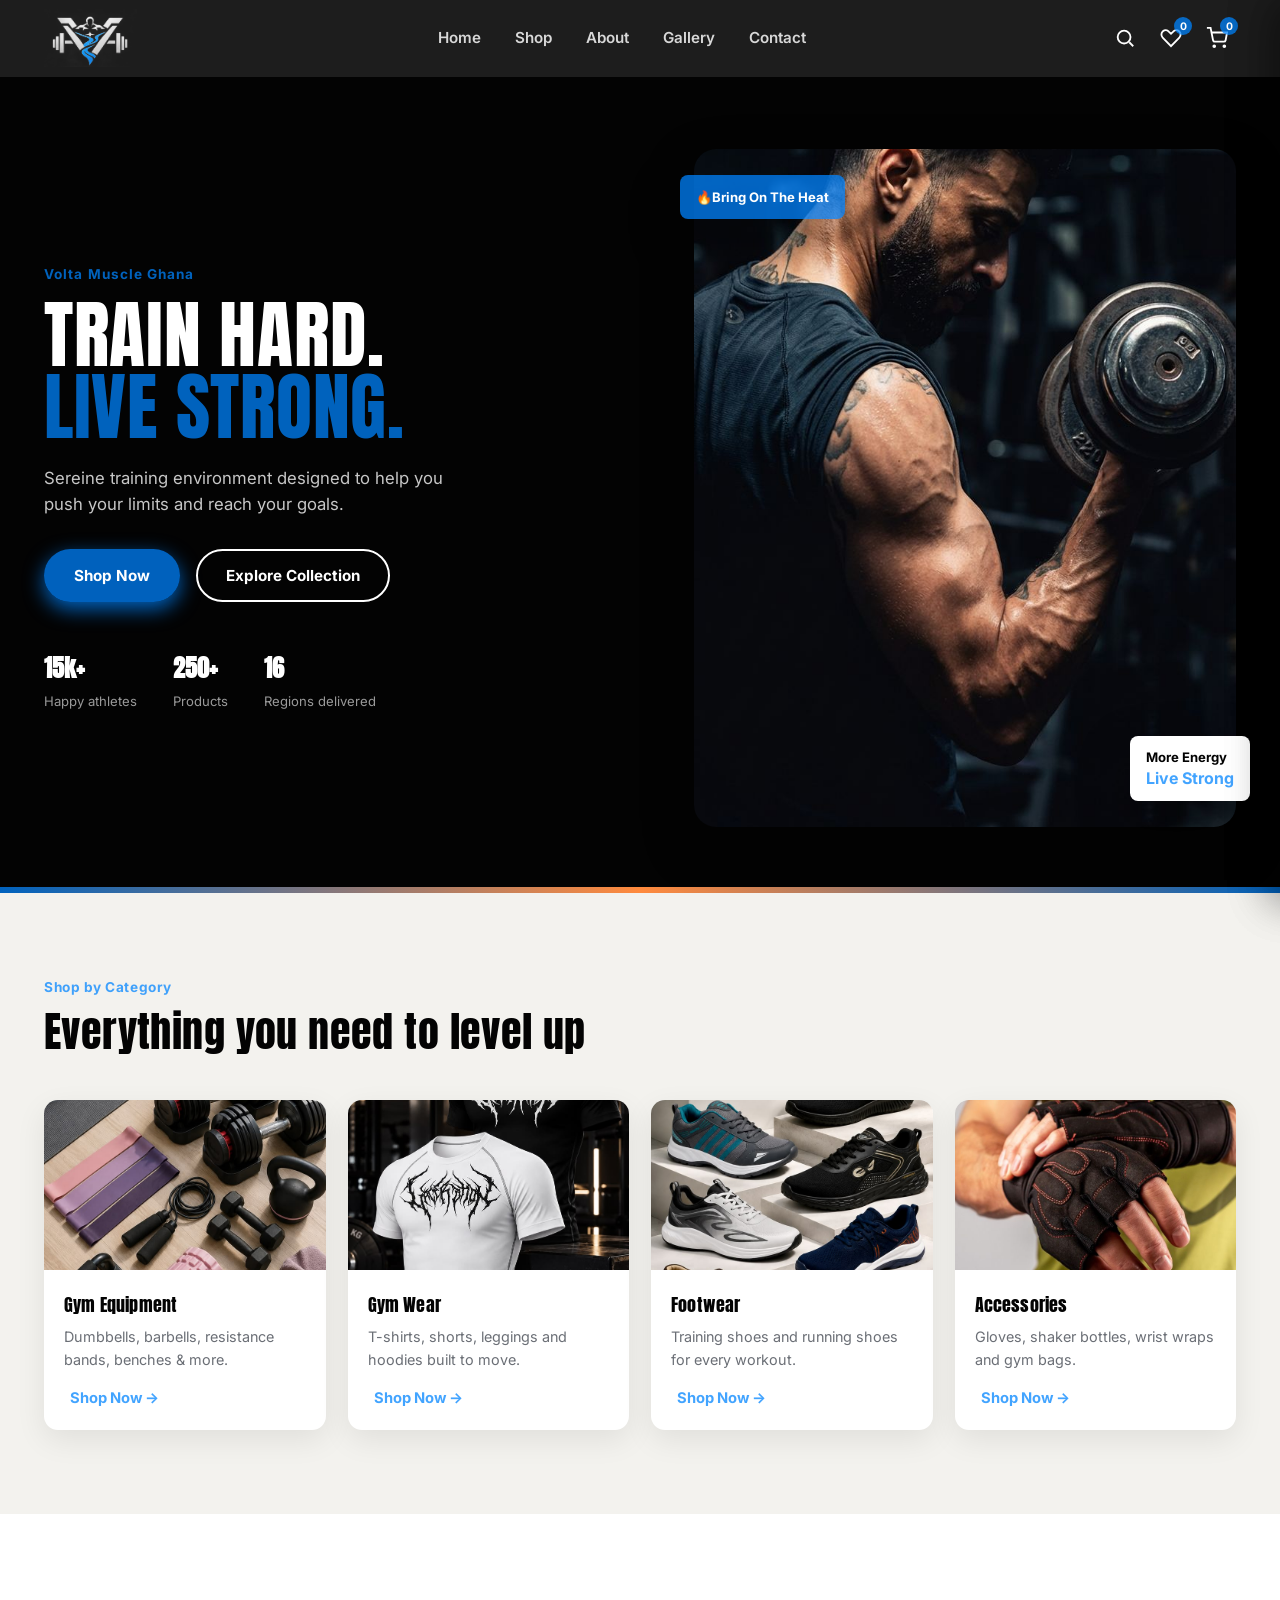
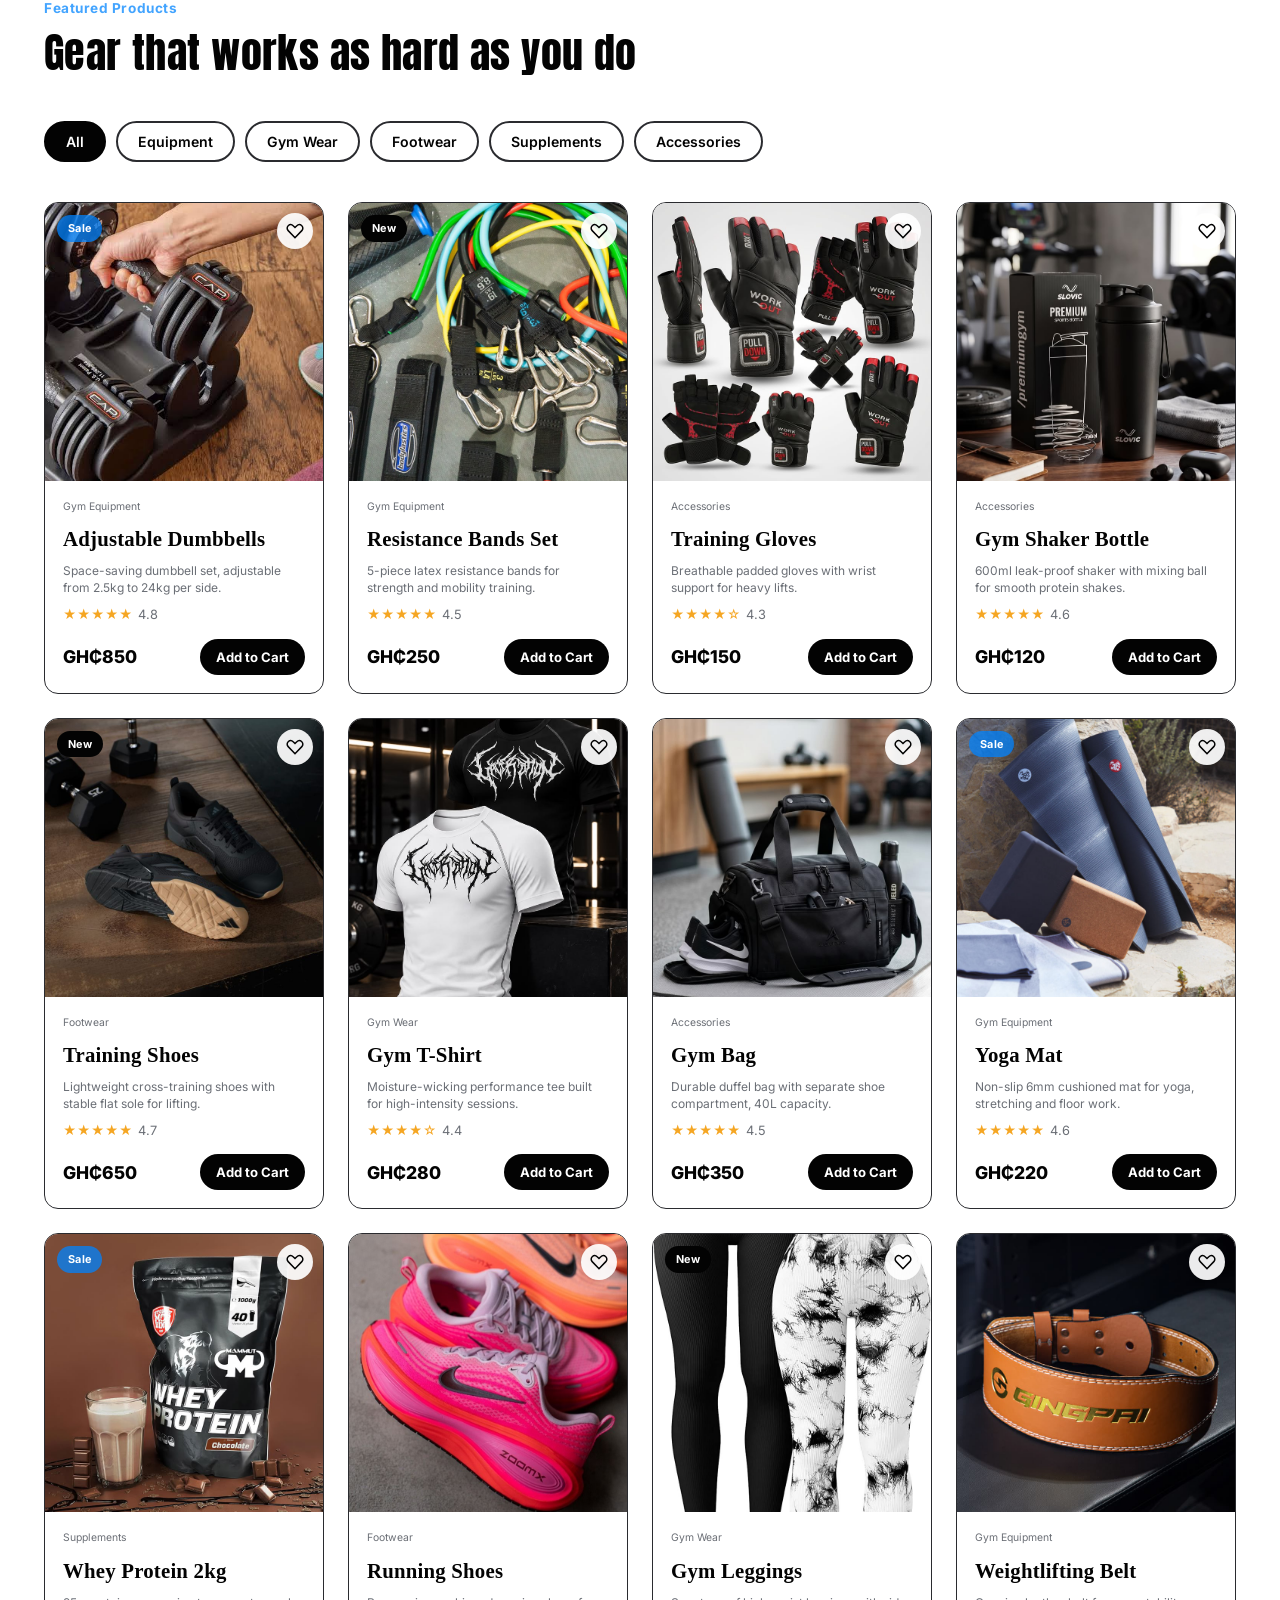
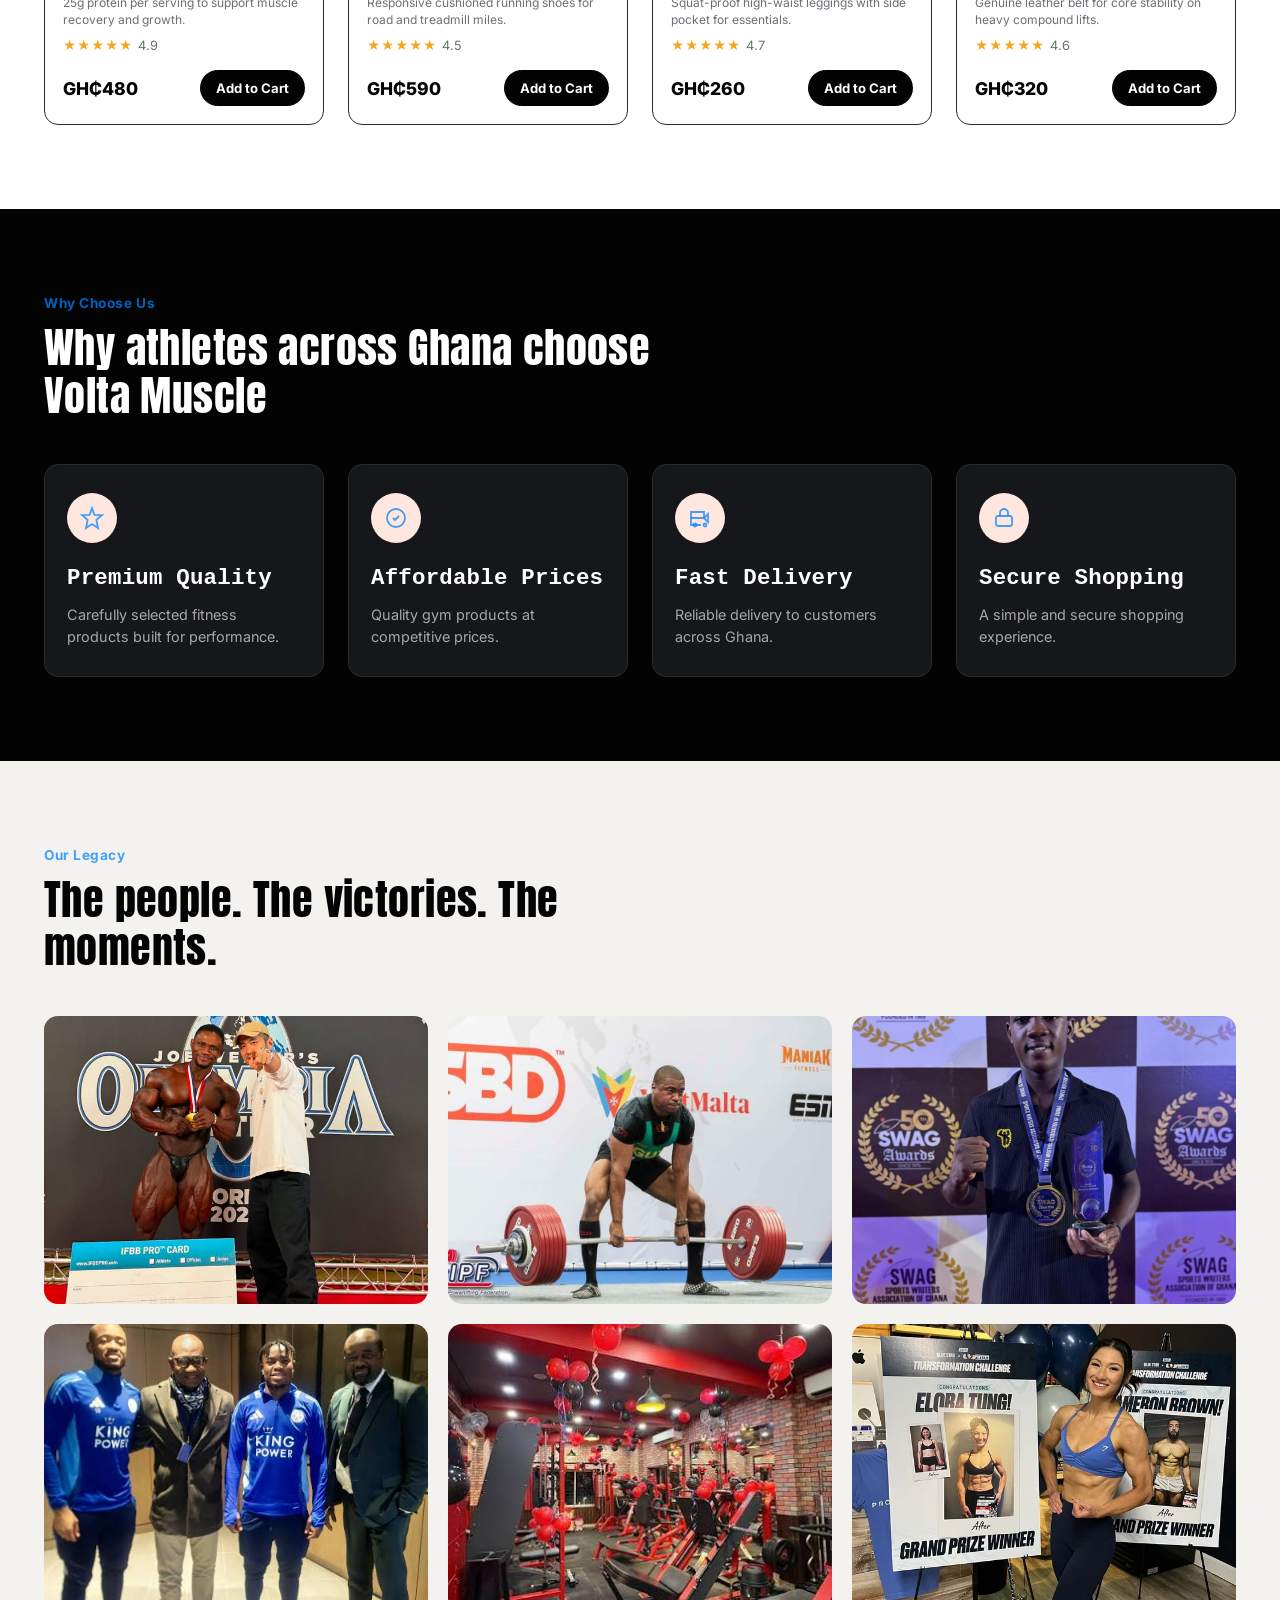
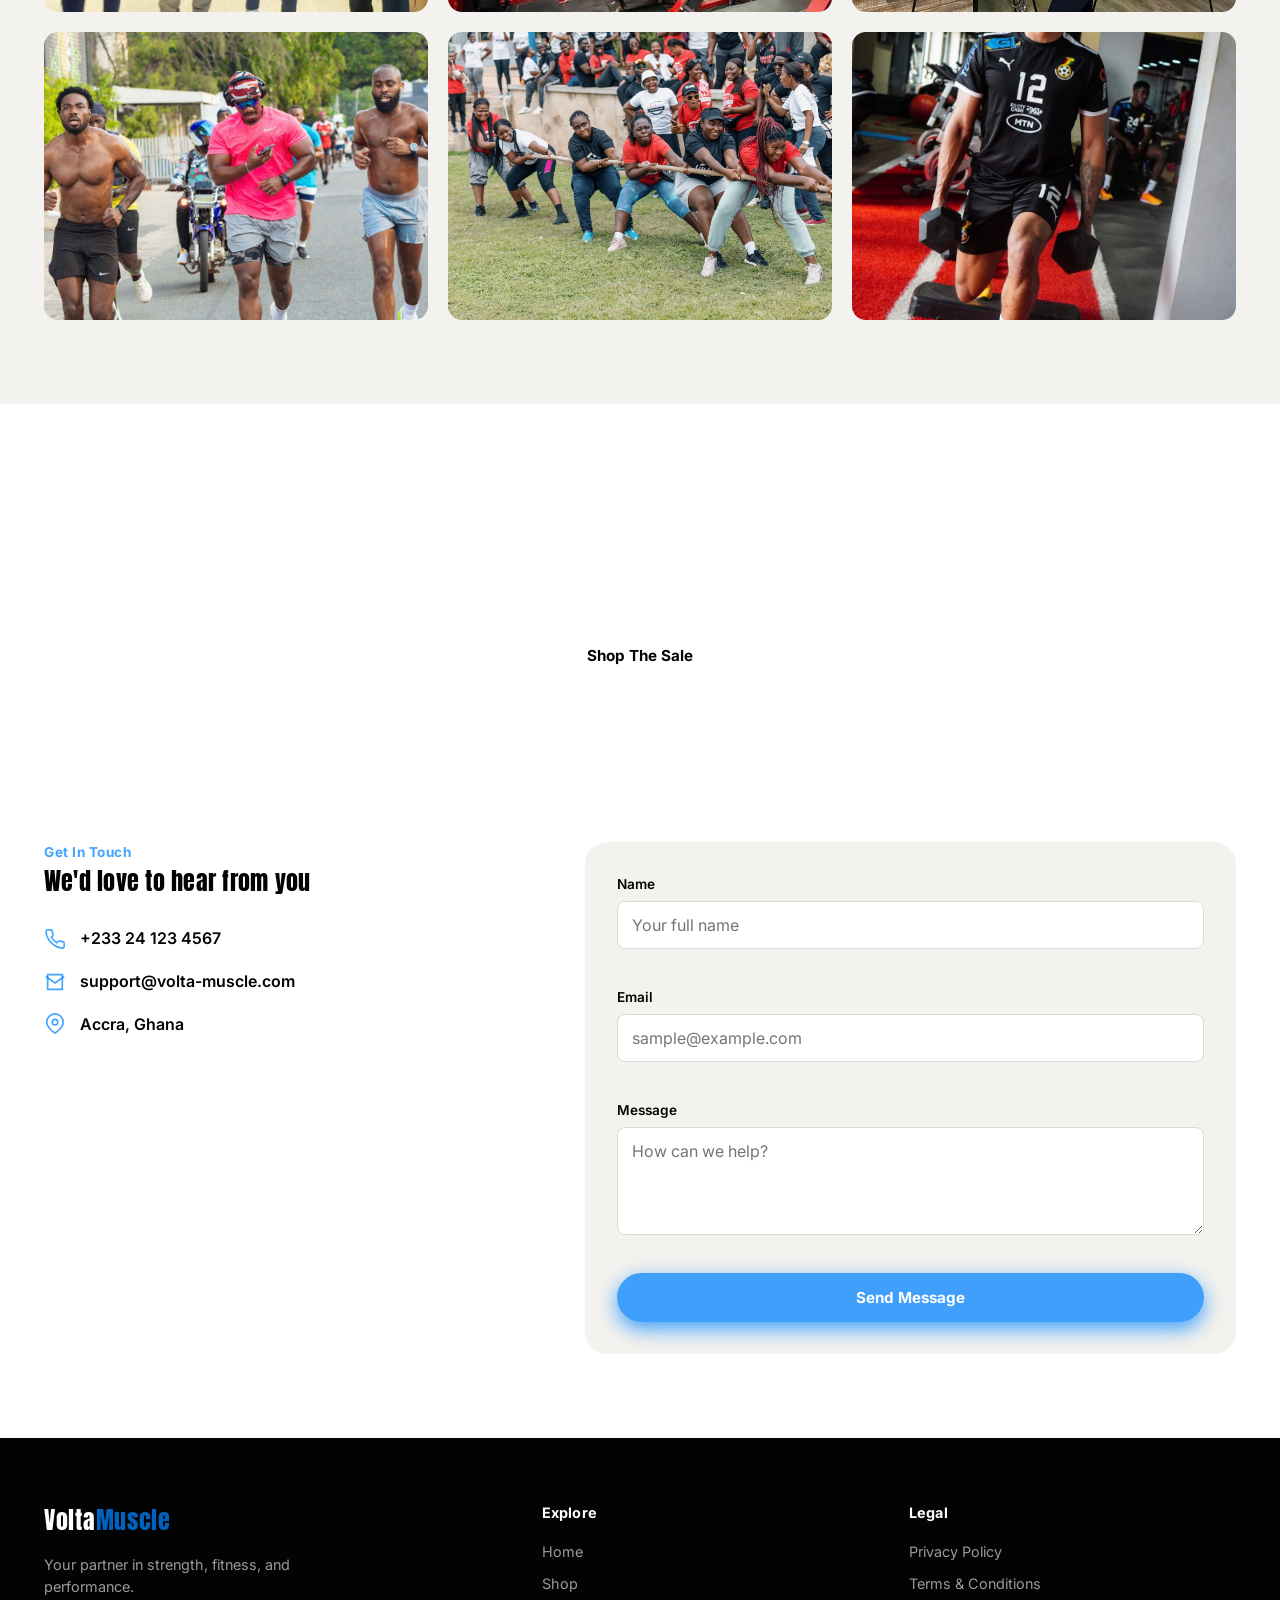
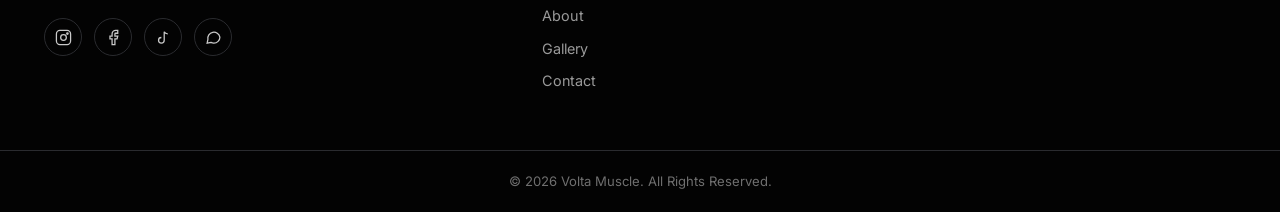
==== commit 031f04db: "Added Volta Muscle gallery and updated website" ====
--- a/Volta Gym.html
+++ b/Volta Gym.html
@@ -20,7 +20,7 @@
 <!-- ============ NAVIGATION BAR ============ -->
 <header class="navbar" id="navbar">
   <div class="nav-inner">
-    <a href="#home" class="logo"><img src="Voltarv.png" alt="Volta Muscle Logo" width="93"></a>
+    <a href="#home" class="logo"><img src="./images/Voltarv.png" alt="Volta Muscle Logo" width="93"></a>
 
     <nav class="nav-links" id="navLinks">
       <a href="#home" class="nav-link">Home</a>
@@ -68,7 +68,7 @@
         <span class="line" style="--d:0">TRAIN HARD.</span>
         <span class="line accent" style="--d:1">LIVE STRONG.</span>
       </h1>
-      <p class="hero-sub">Premium fitness gear designed to help you push your limits and reach your goals.</p>
+      <p class="hero-sub">Sereine training environment designed to help you push your limits and reach your goals.</p>
       <div class="hero-actions">
         <a href="#shop" class="btn btn-primary">Shop Now</a>
         <a href="#categories" class="btn btn-outline">Explore Collection</a>
@@ -80,7 +80,7 @@
       </div>
     </div>
     <div class="hero-visual">
-      <img src="workout.jpg" alt="Athlete in a gym" class="hero-img">
+      <img src="./images/workout.jpg" alt="Athlete in a gym" class="hero-img">
       <div class="hero-tag hero-tag-1">🔥Bring On The Heat</div>
       <div class="hero-tag hero-tag-2">More Energy<br><strong>Live Strong</strong></div>
     </div>
@@ -98,7 +98,7 @@
     <div class="category-grid">
 
       <article class="category-card" data-filter="equipment">
-        <img src="bells.jpg" alt="Gym equipment including dumbbells and weight plates">
+        <img src="./images/bells.jpg" alt="Gym equipment including dumbbells and weight plates">
         <div class="category-card-body">
           <h3>Gym Equipment</h3>
           <p>Dumbbells, barbells, resistance bands, benches &amp; more.</p>
@@ -107,7 +107,7 @@
       </article>
 
       <article class="category-card" data-filter="wear">
-        <img src="wear.jpg" alt="Gym wear including t-shirts and leggings">
+        <img src="./images/shirt.jpg" alt="Gym wear including t-shirts and leggings">
         <div class="category-card-body">
           <h3>Gym Wear</h3>
           <p>T-shirts, shorts, leggings and hoodies built to move.</p>
@@ -116,7 +116,7 @@
       </article>
 
       <article class="category-card" data-filter="footwear">
-        <img src="shoes.jpg" alt="Training and running shoes">
+        <img src="./images/shoes.jpg" alt="Training and running shoes">
         <div class="category-card-body">
           <h3>Footwear</h3>
           <p>Training shoes and running shoes for every workout.</p>
@@ -125,7 +125,7 @@
       </article>
 
       <article class="category-card" data-filter="accessories">
-        <img src="gloves.jpg" alt="Gym accessories including gloves and shaker bottles">
+        <img src="./images/gloves.jpg" alt="Gym accessories including gloves and shaker bottles">
         <div class="category-card-body">
           <h3>Accessories</h3>
           <p>Gloves, shaker bottles, wrist wraps and gym bags.</p>
@@ -254,11 +254,32 @@
         </span>
       </button>
 
-      <button class="gallery-item" data-title="Amina B. — Transformation Winner" data-category="Athlete" data-img="images/gallery/athlete-2.jpg">
+      <button class="gallery-item" data-title="Amina B. — Transformation Winner" data-category="Athlete" data-img="transformation.webp">
         <img src="transformation.webp" alt="Athlete: Amina B., Transformation Winner">
         <span class="gallery-overlay">
           <span class="gallery-category">Athlete</span>
           <span class="gallery-title">Amina B. — Transformation Winner</span>
+        </span>
+      </button>
+      <button class="gallery-item" data-title="Cancer Awareness Walk With Klenny" data-category="Athlete" data-img="moments.jpg">
+        <img src="moments.jpeg" alt="Cancer Awareness Walk With Klenny">
+        <span class="gallery-overlay">
+          <span class="gallery-category">Athlete</span>
+          <span class="gallery-title">Cancer Awareness Walk With Klenny</span>
+        </span>
+      </button>
+      <button class="gallery-item" data-title="Tag Of War" data-category="Athlete" data-img="tag.jpg">
+        <img src="tag.jpg" alt="Tag Of War">
+        <span class="gallery-overlay">
+          <span class="gallery-category">Athlete</span>
+          <span class="gallery-title">Tag Of War</span>
+        </span>
+      </button>
+      <button class="gallery-item" data-title="Training With The Black Stars" data-category="Athlete" data-img="star.jpg">
+        <img src="star.jpg" alt="Training With The Black Stars">
+        <span class="gallery-overlay">
+          <span class="gallery-category">Athlete</span>
+          <span class="gallery-title">Training With The Black Stars</span>
         </span>
       </button>
     </div>
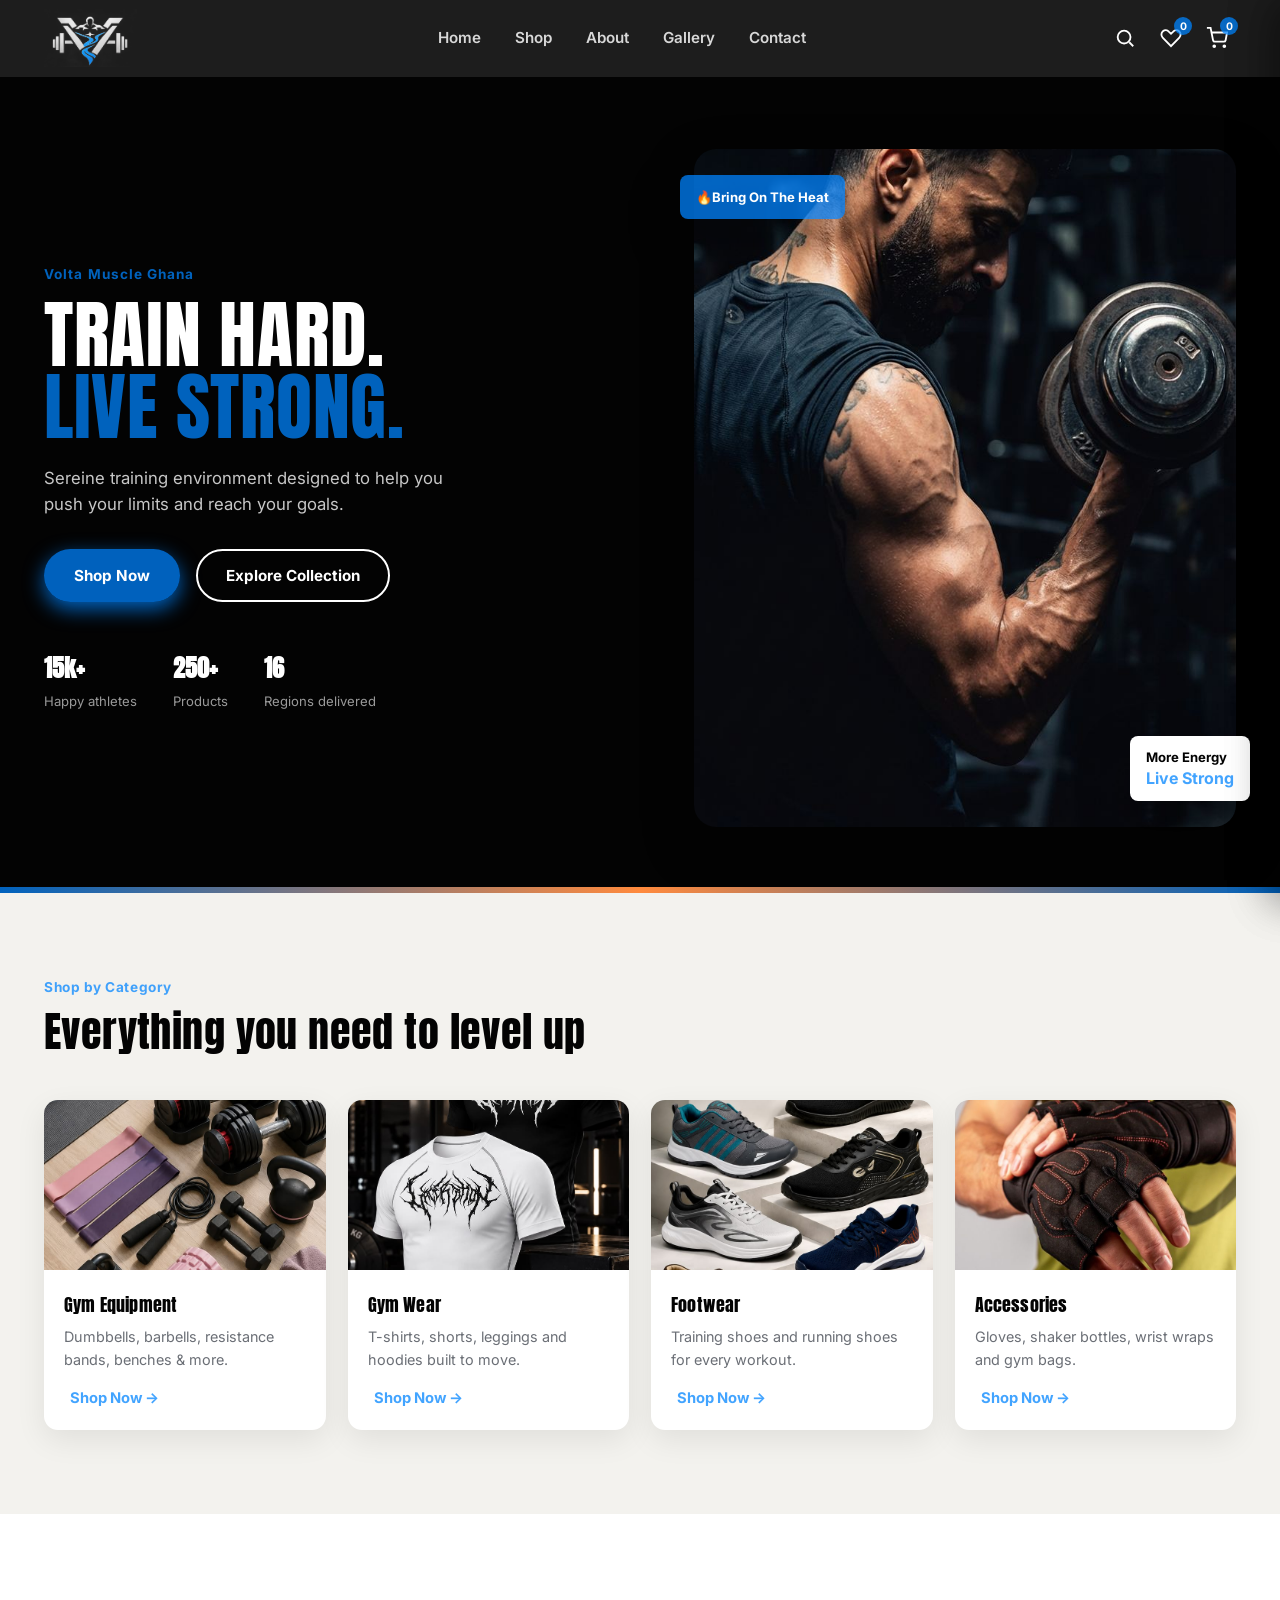
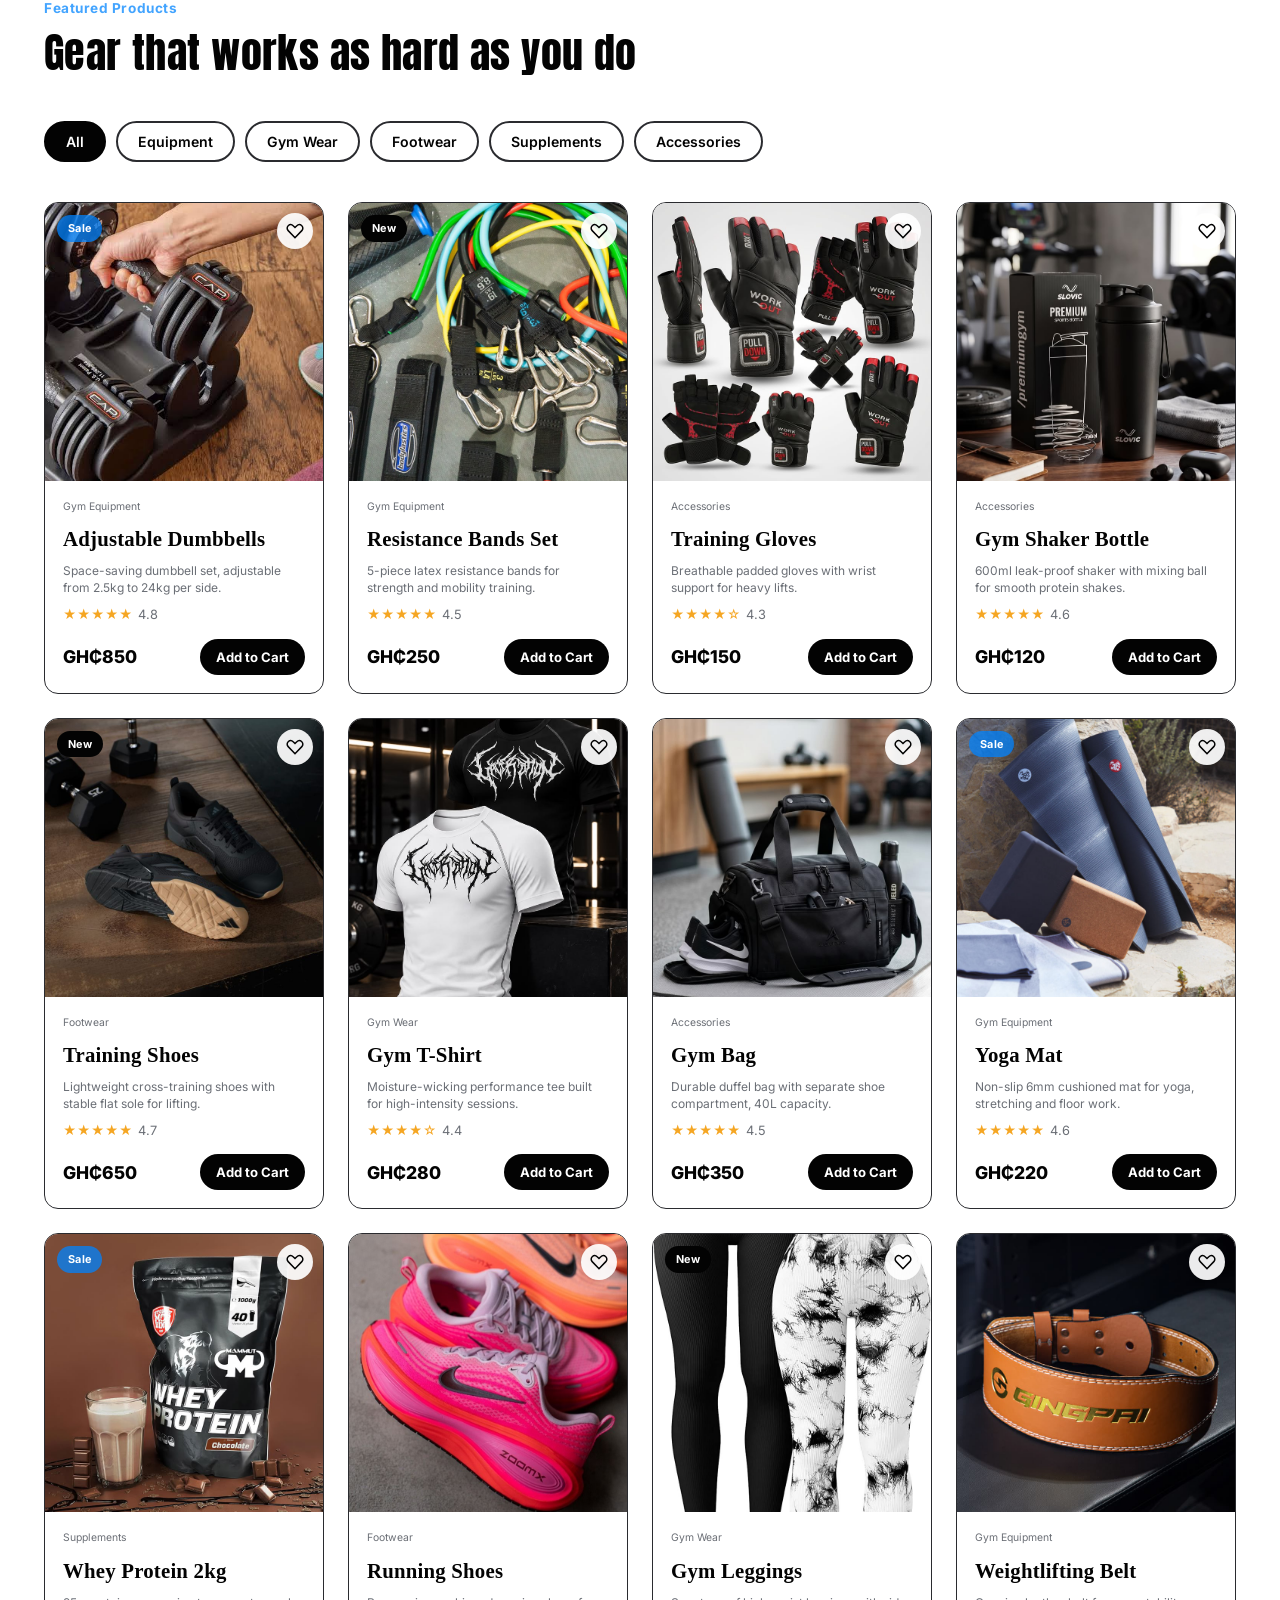
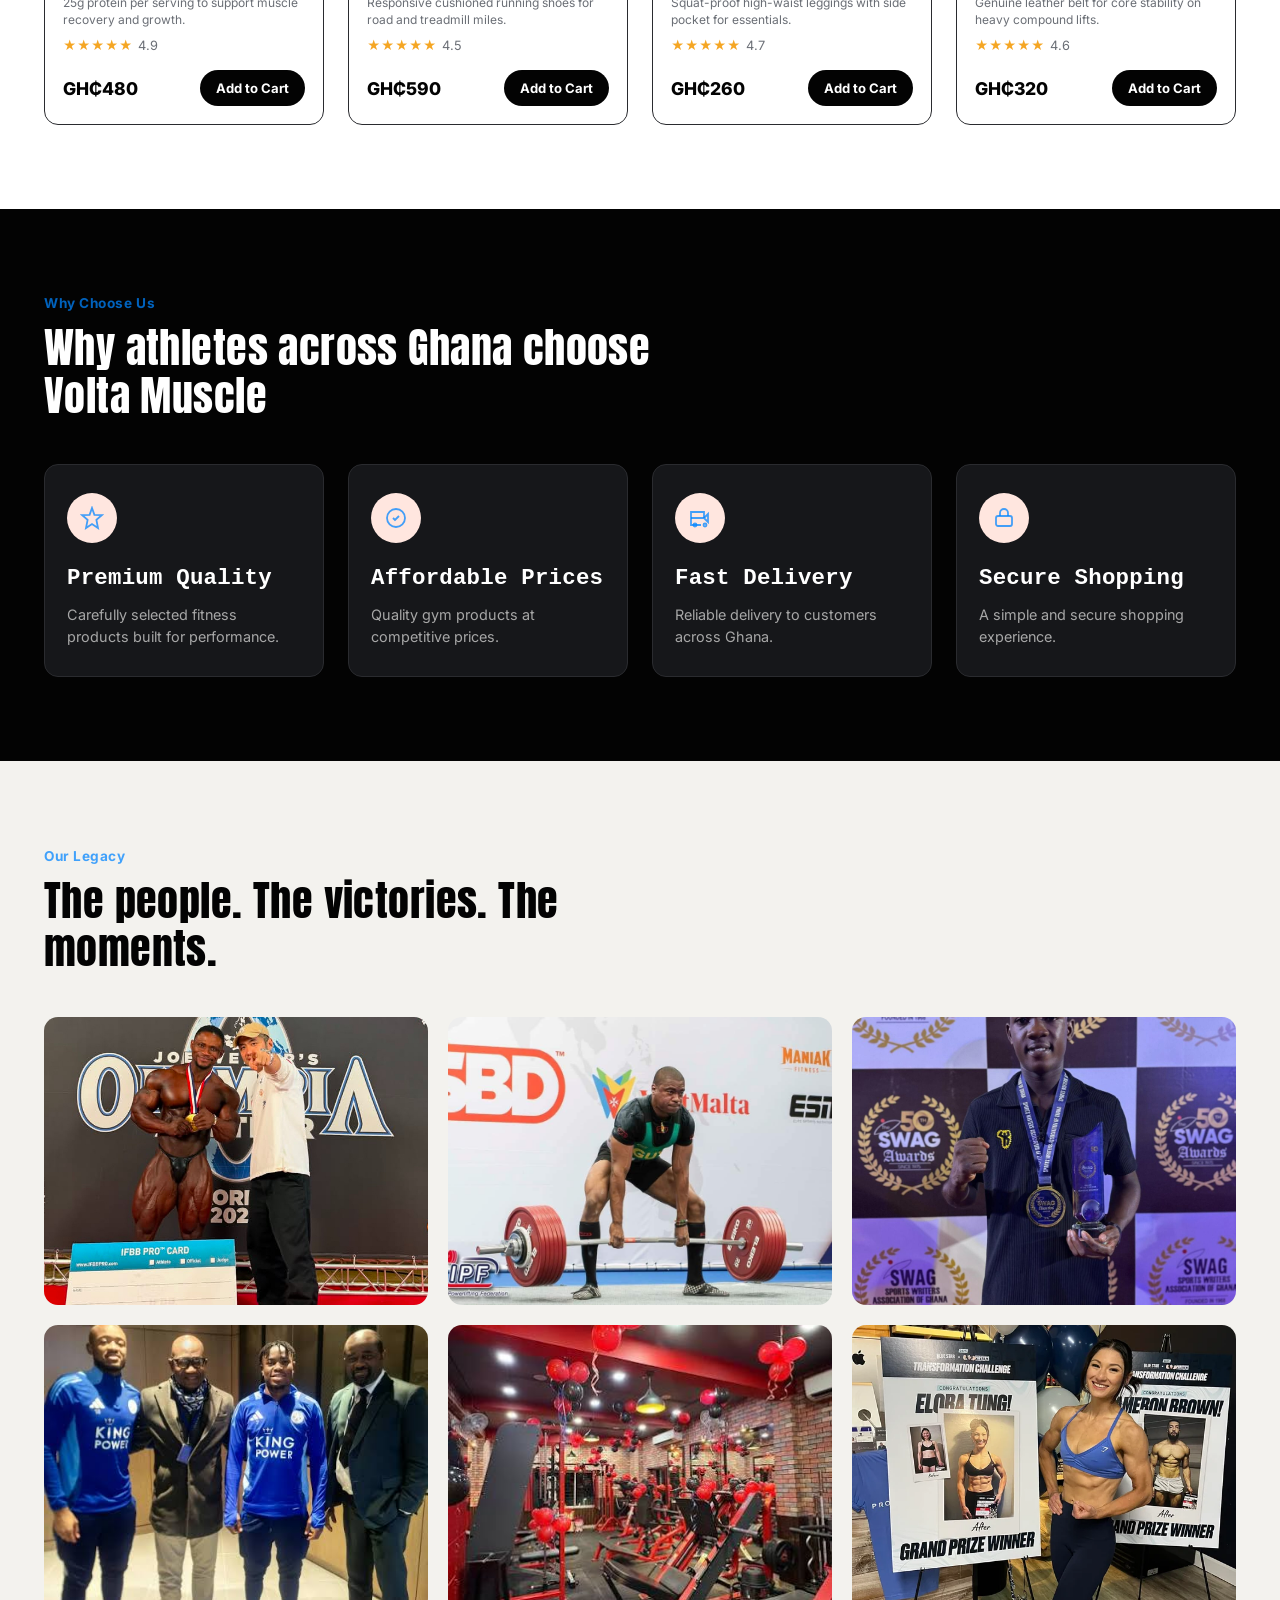
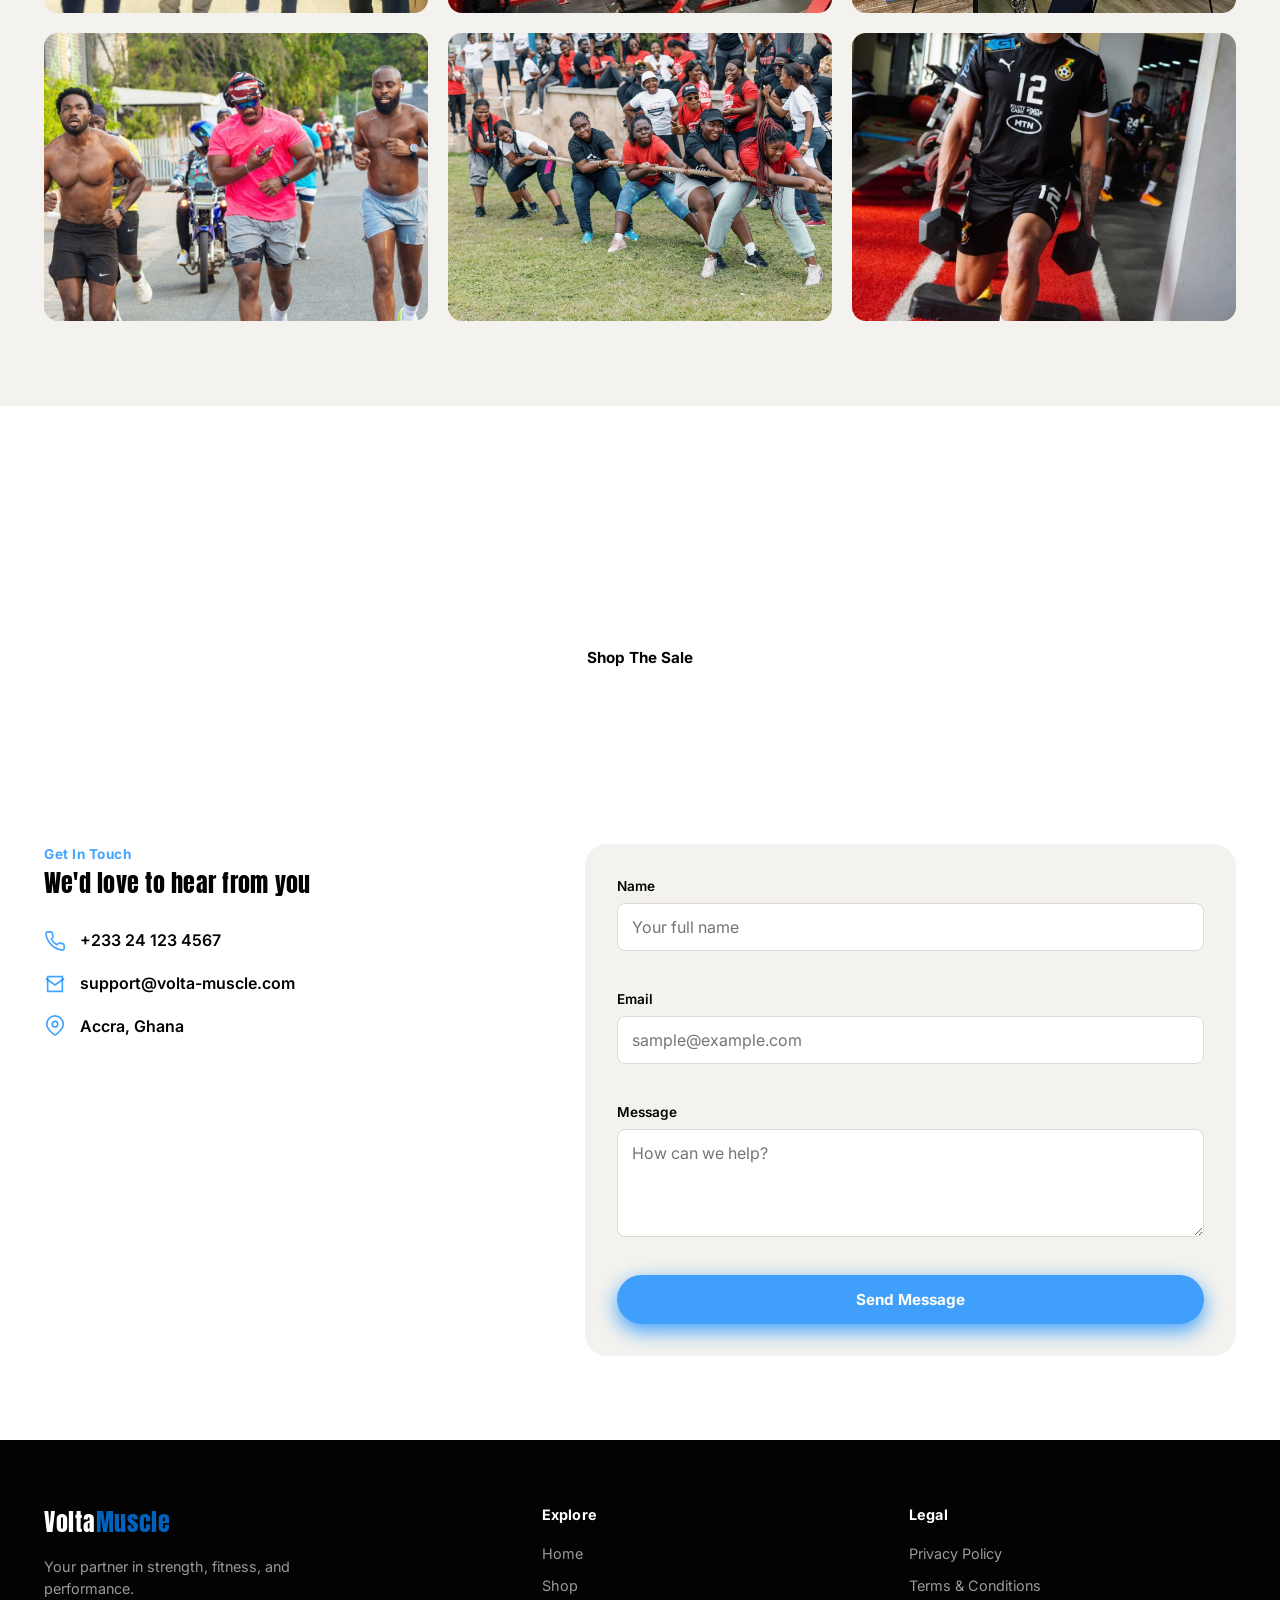
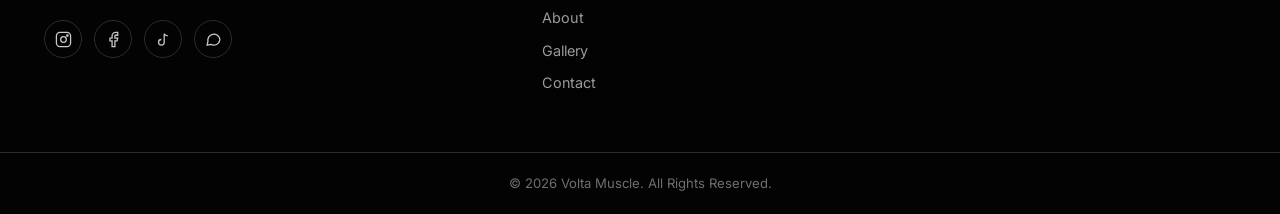
==== commit 826dbb6c: "description of changes" ====
--- a/Volta Gym.html
+++ b/Volta Gym.html
@@ -215,7 +215,7 @@
 
     <div class="gallery-grid">
       <button class="gallery-item" data-title="State Championship 2025" data-category="Achievement" data-img="images/gallery/achievement-1.jpg">
-        <img src="eric.jpg" alt="Achievement: State Championship 2025">
+        <img src="./images/eric.jpg" alt="Achievement: State Championship 2025">
         <span class="gallery-overlay">
           <span class="gallery-category">Achievement</span>
           <span class="gallery-title">State Championship 2025</span>
@@ -223,7 +223,7 @@
       </button>
 
       <button class="gallery-item" data-title="Regional Powerlifting Meet" data-category="Competition" data-img="images/gallery/competition-1.jpg">
-        <img src="lift.jpg" alt="Competition: Regional Powerlifting Meet">
+        <img src="./images/lift.jpg" alt="Competition: Regional Powerlifting Meet">
         <span class="gallery-overlay">
           <span class="gallery-category">Competition</span>
           <span class="gallery-title">Regional Powerlifting Meet</span>
@@ -231,7 +231,7 @@
       </button>
 
       <button class="gallery-item" data-title="Klenam Enoch — Member of the Year" data-category="Athlete" data-img="images/gallery/athlete-1.jpg">
-        <img src="member.jpg" alt="Athlete: Klenam Enoch., Member of the Year">
+        <img src="./images/member.jpg" alt="Athlete: Klenam Enoch., Member of the Year">
         <span class="gallery-overlay">
           <span class="gallery-category">Athlete</span>
           <span class="gallery-title">Klenam Enoch - Member of the Year</span>
@@ -239,7 +239,7 @@
       </button>
 
       <button class="gallery-item" data-title="National Team Visit" data-category="VIP Visit" data-img="images/gallery/vip-1.jpg">
-        <img src="nationalv.jpg" alt="VIP Visit: National Team Visit">
+        <img src="./images/nationalv.jpg" alt="VIP Visit: National Team Visit">
         <span class="gallery-overlay">
           <span class="gallery-category">VIP Visit</span>
           <span class="gallery-title">National Team Visit</span>
@@ -247,7 +247,7 @@
       </button>
 
       <button class="gallery-item" data-title="5th Anniversary Celebration" data-category="Event" data-img="images/gallery/event-1.jpg">
-        <img src="annivesary.jpg" alt="Event: 5th Anniversary Celebration">
+        <img src="./images/annivesary.jpg" alt="Event: 5th Anniversary Celebration">
         <span class="gallery-overlay">
           <span class="gallery-category">Event</span>
           <span class="gallery-title">5th Anniversary Celebration</span>
@@ -255,30 +255,30 @@
       </button>
 
       <button class="gallery-item" data-title="Amina B. — Transformation Winner" data-category="Athlete" data-img="transformation.webp">
-        <img src="transformation.webp" alt="Athlete: Amina B., Transformation Winner">
+        <img src="./images/transformation.webp" alt="Athlete: Amina B., Transformation Winner">
         <span class="gallery-overlay">
           <span class="gallery-category">Athlete</span>
           <span class="gallery-title">Amina B. — Transformation Winner</span>
         </span>
       </button>
-      <button class="gallery-item" data-title="Cancer Awareness Walk With Klenny" data-category="Athlete" data-img="moments.jpg">
-        <img src="moments.jpeg" alt="Cancer Awareness Walk With Klenny">
-        <span class="gallery-overlay">
-          <span class="gallery-category">Athlete</span>
+      <button class="gallery-item" data-title="Cancer Awareness Walk With Klenny" data-category="Health Walk" data-img="moments.jpg">
+        <img src="./images/moments.jpeg" alt="Cancer Awareness Walk With Klenny">
+        <span class="gallery-overlay">
+          <span class="gallery-category">Health Walk</span>
           <span class="gallery-title">Cancer Awareness Walk With Klenny</span>
         </span>
       </button>
-      <button class="gallery-item" data-title="Tag Of War" data-category="Athlete" data-img="tag.jpg">
-        <img src="tag.jpg" alt="Tag Of War">
-        <span class="gallery-overlay">
-          <span class="gallery-category">Athlete</span>
+      <button class="gallery-item" data-title="Tag Of War" data-category="Outdoor Events" data-img="tag.jpg">
+        <img src="./images/tag.jpg" alt="Tag Of War">
+        <span class="gallery-overlay">
+          <span class="gallery-category">Outdoor Events</span>
           <span class="gallery-title">Tag Of War</span>
         </span>
       </button>
-      <button class="gallery-item" data-title="Training With The Black Stars" data-category="Athlete" data-img="star.jpg">
-        <img src="star.jpg" alt="Training With The Black Stars">
-        <span class="gallery-overlay">
-          <span class="gallery-category">Athlete</span>
+      <button class="gallery-item" data-title="Training With The Black Stars" data-category="Training Sessions" data-img="star.jpg">
+        <img src="./images/star.jpg" alt="Training With The Black Stars">
+        <span class="gallery-overlay">
+          <span class="gallery-category">Training Sessions</span>
           <span class="gallery-title">Training With The Black Stars</span>
         </span>
       </button>
--- a/style.css
+++ b/style.css
@@ -539,7 +539,7 @@
 
 /*======== VOLTA MUSCLE GALLERY========= */
 
-.gallery{ padding: 84px 0; background: var(--light); }
+.gallery{ padding: 85px 0; background: var(--light); }
 
 .gallery-grid{
   display: grid;
@@ -632,7 +632,7 @@
 @media (max-width: 1024px){
   .gallery-grid{ grid-template-columns: repeat(2, 1fr); }
 }
-@media (max-width: 640px){
+@media (max-width: 440px){
   .gallery-grid{ grid-template-columns: 1fr; }
   .gallery{ padding: 56px 0; }
 }
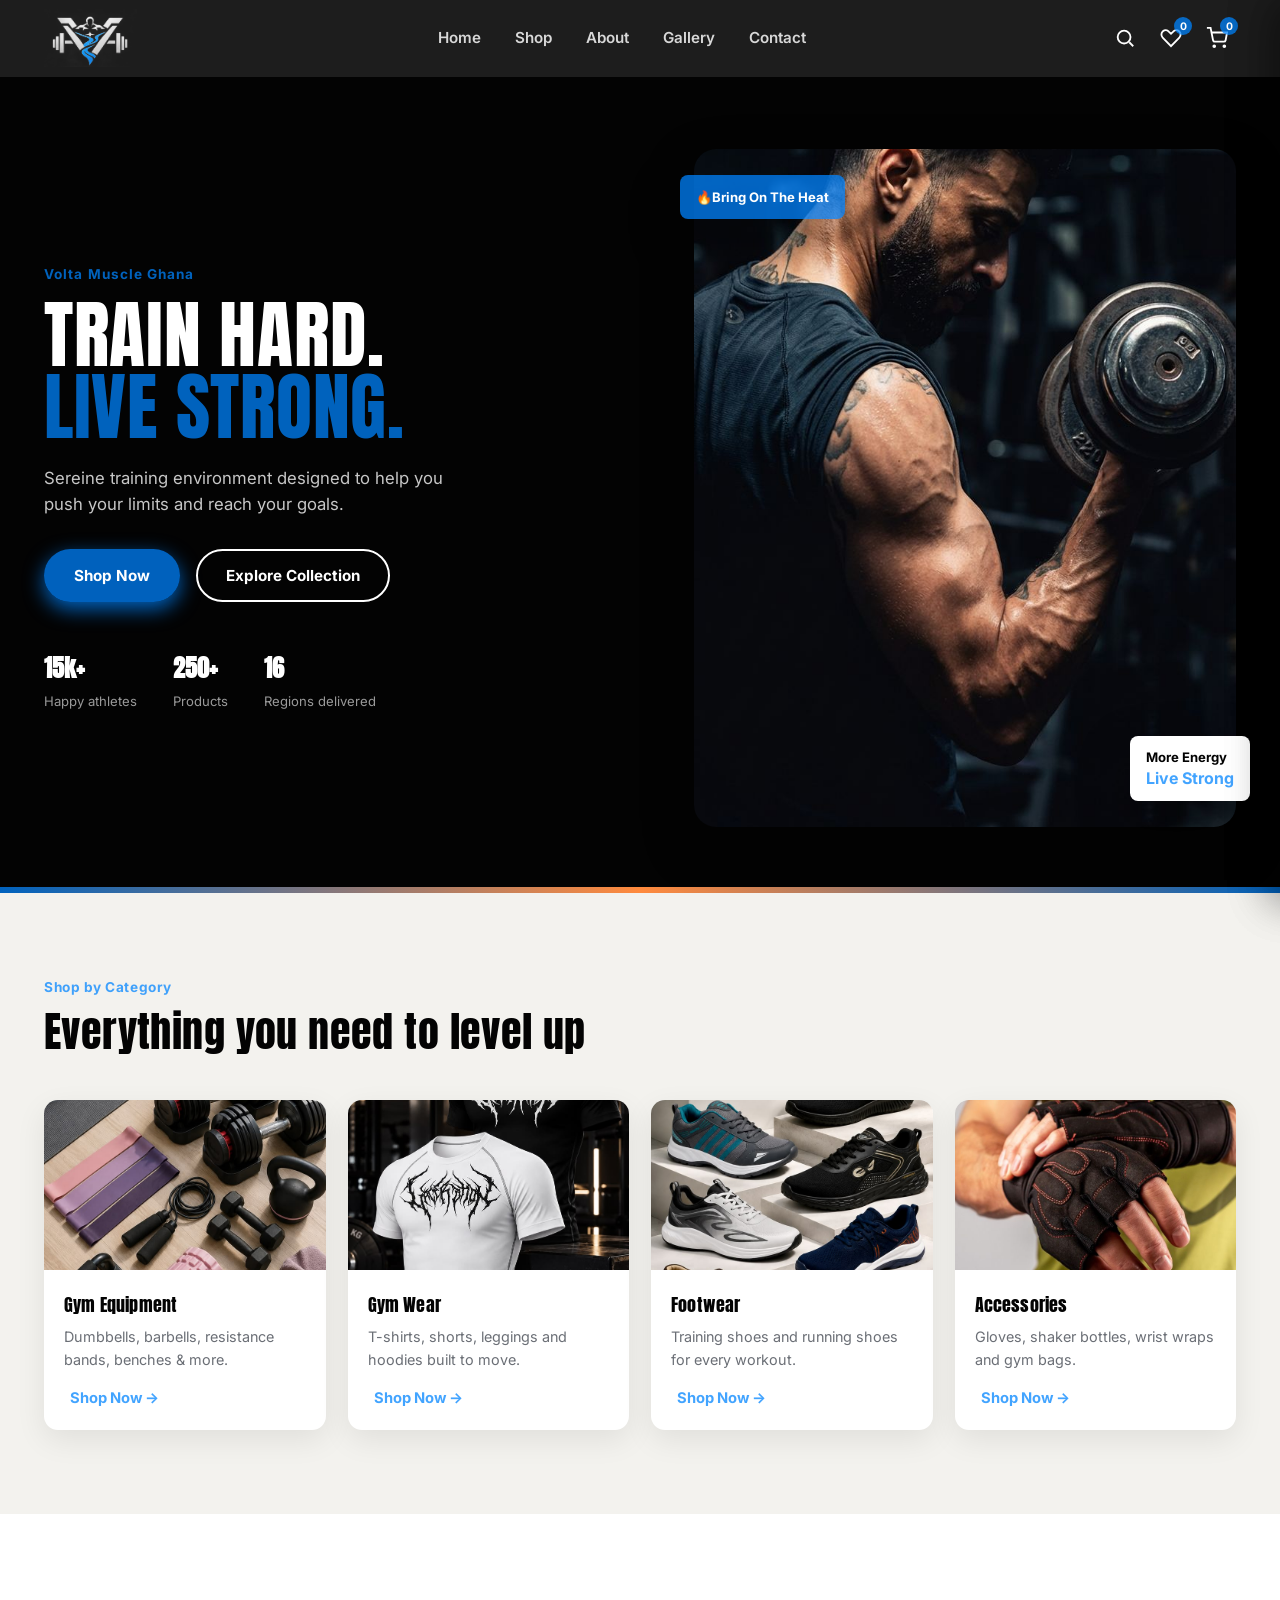
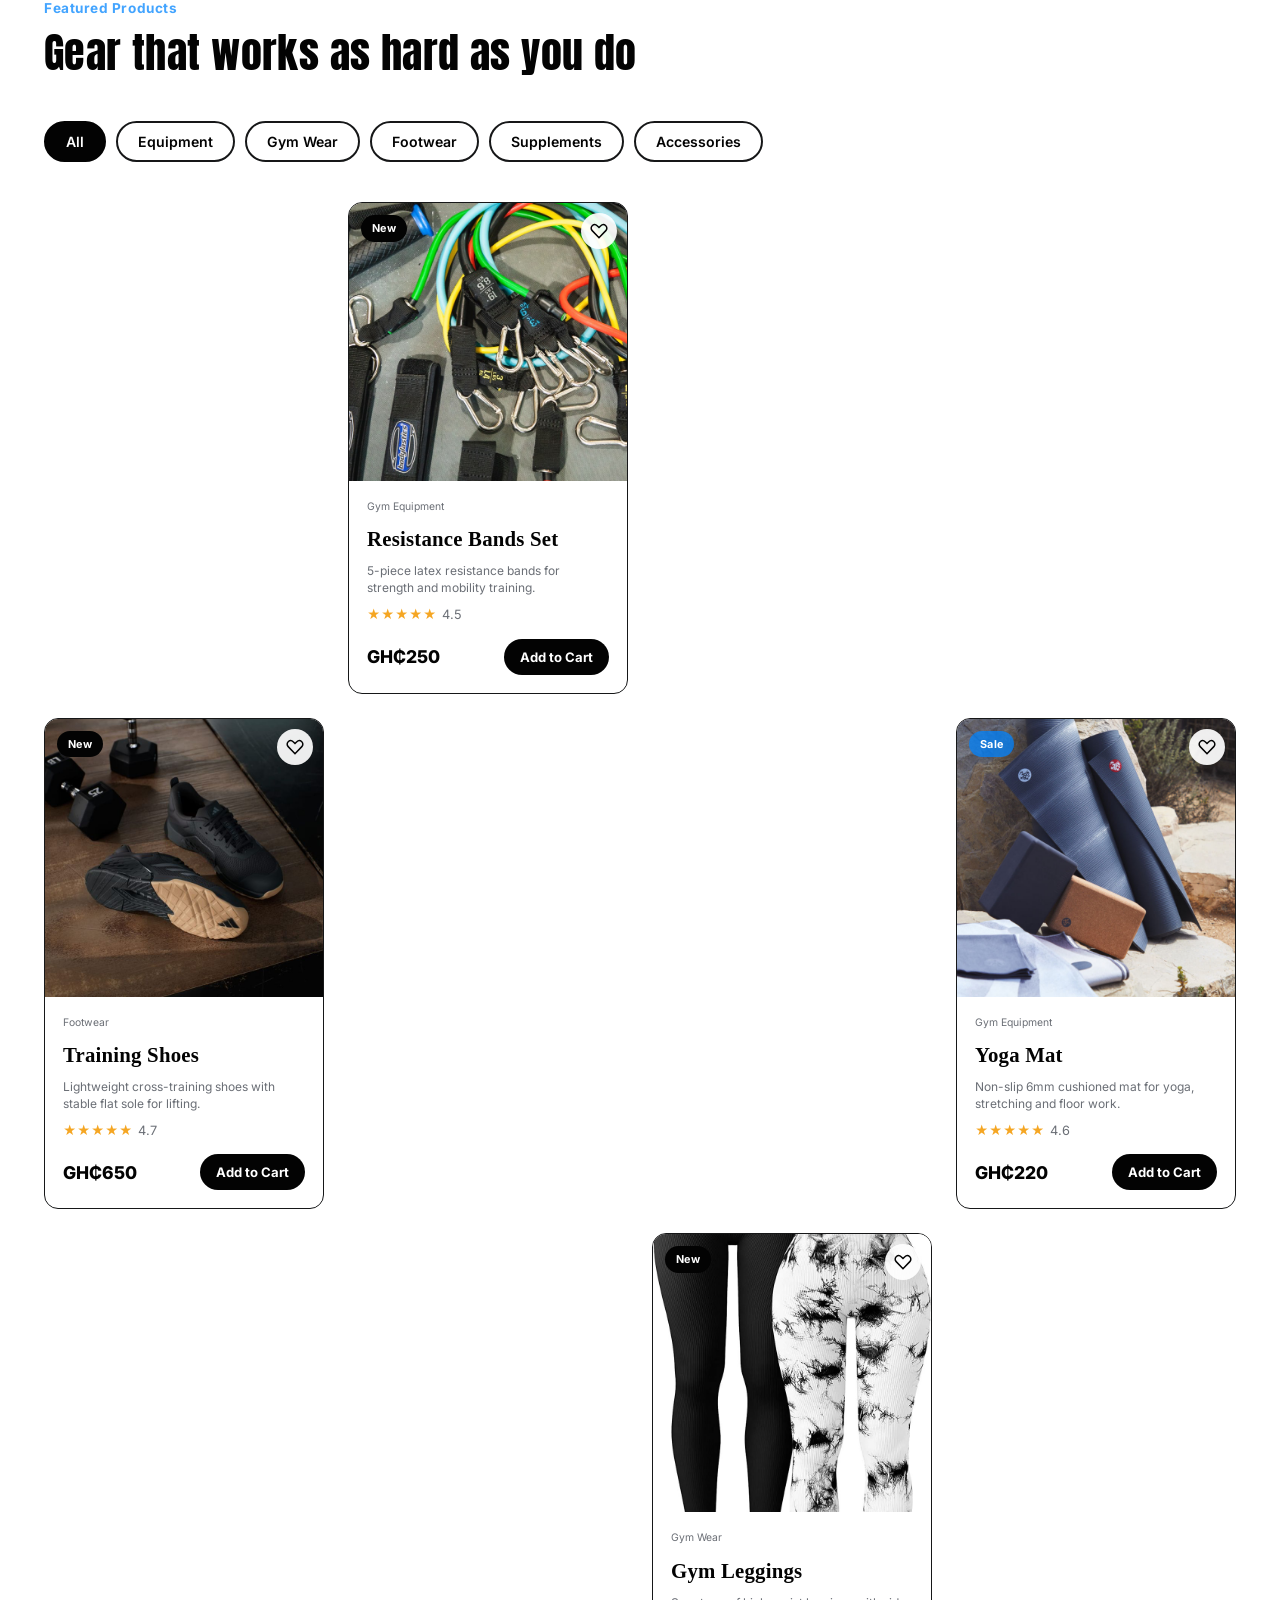
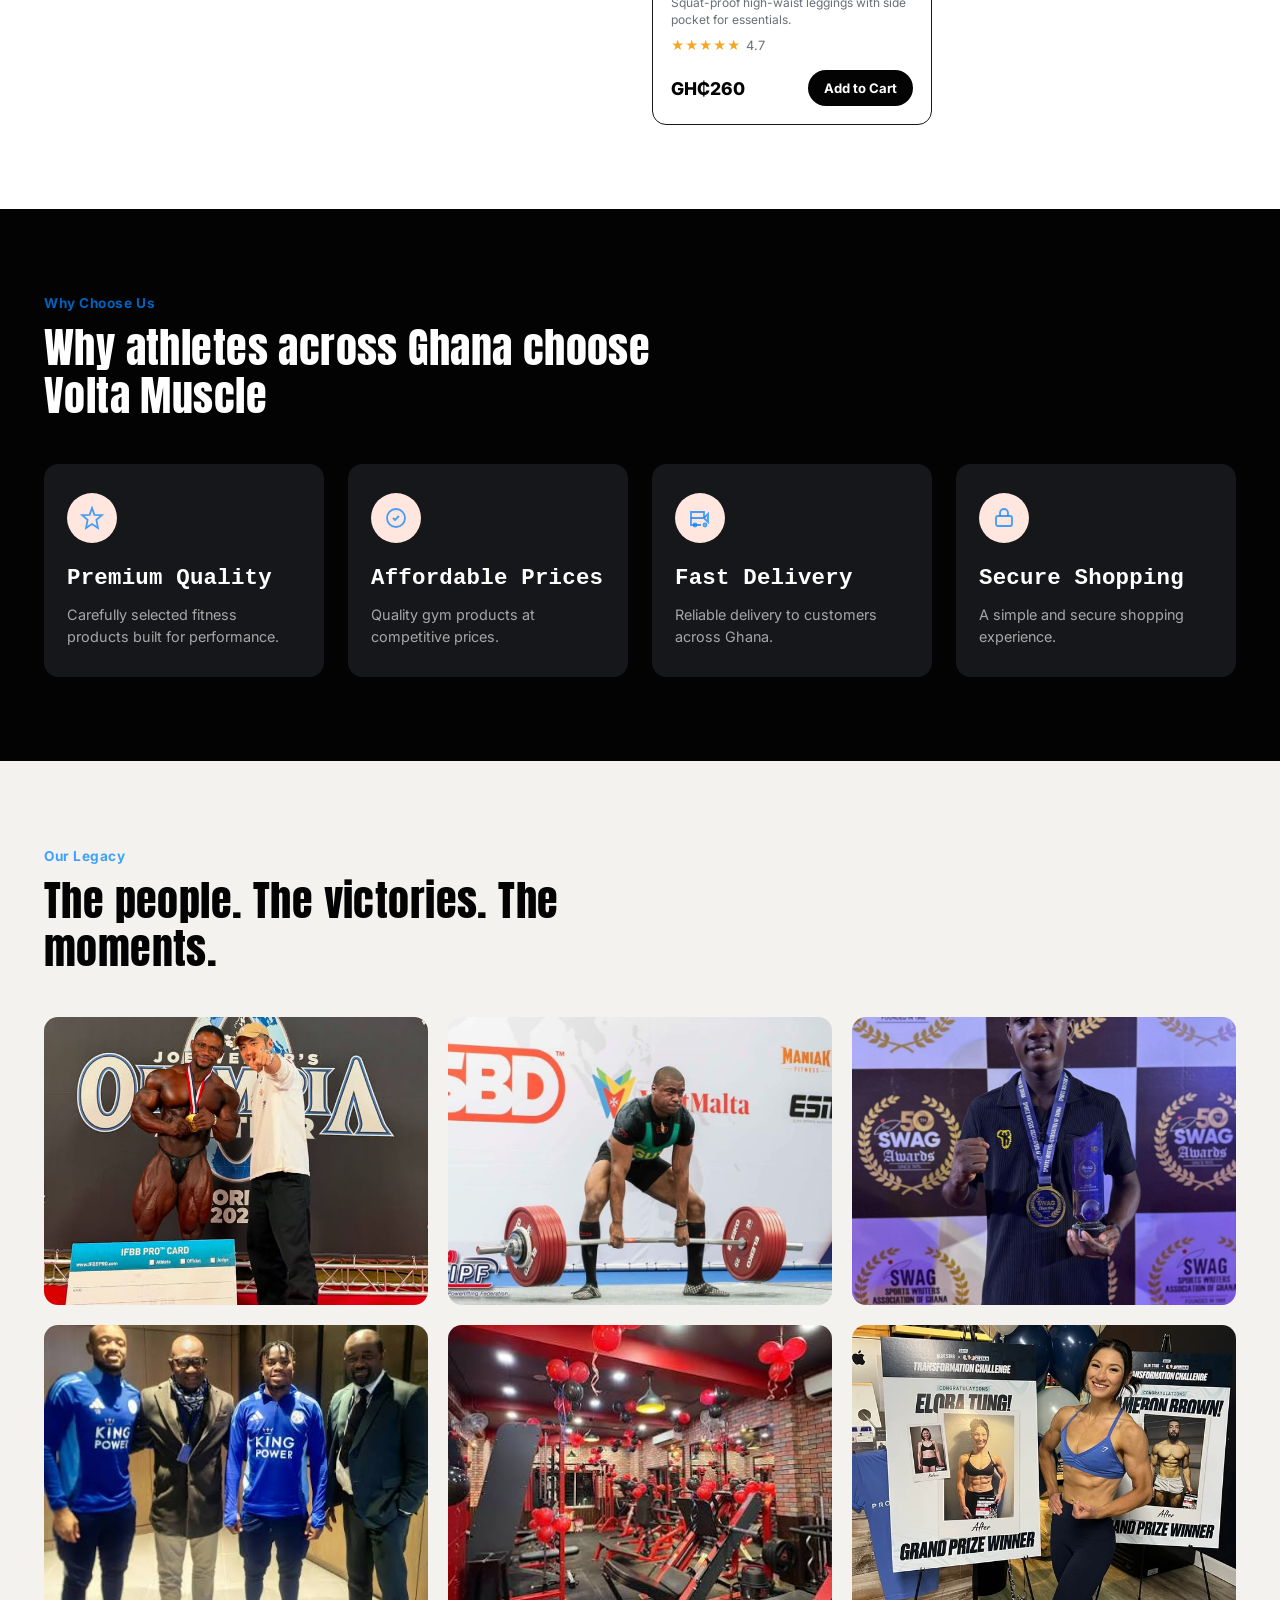
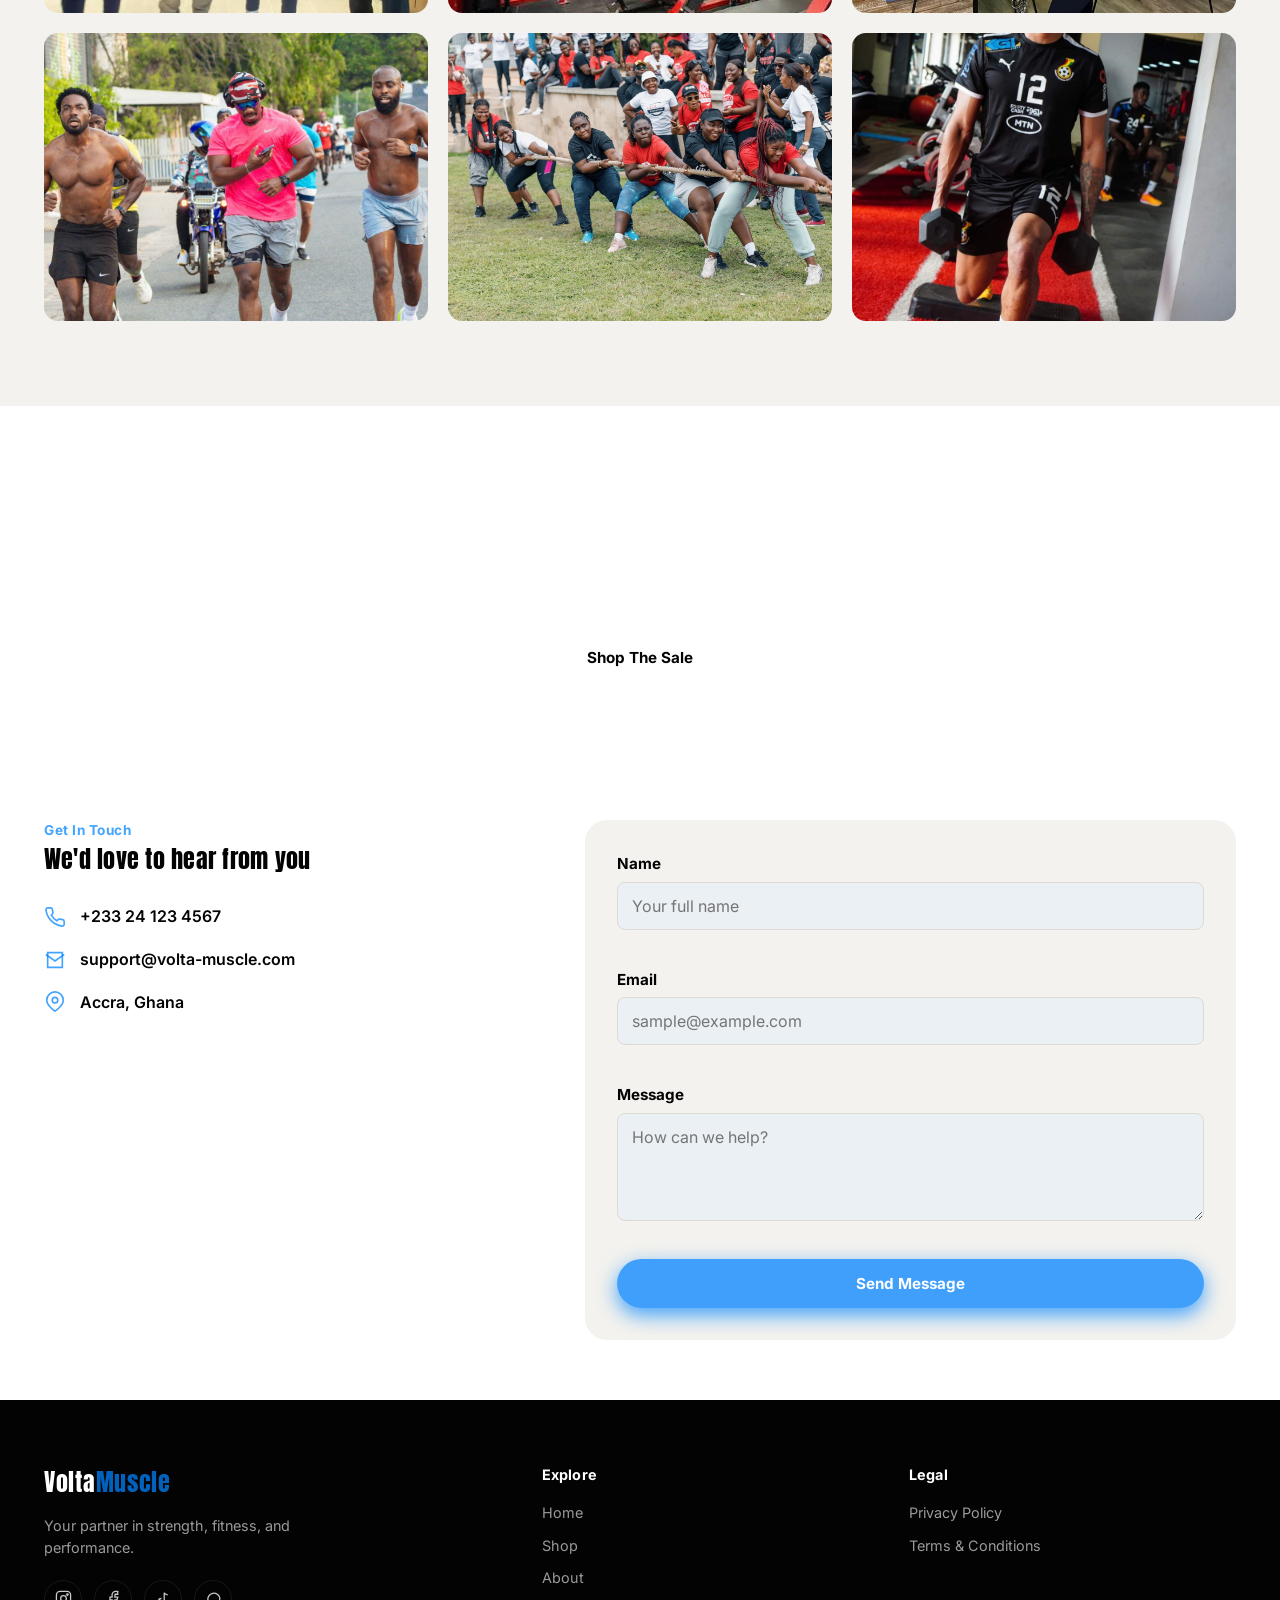
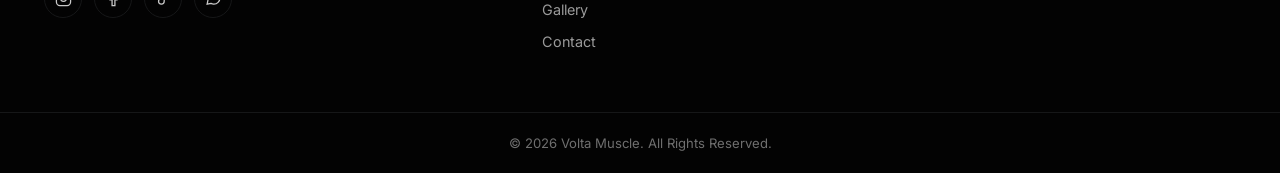
==== commit f3ba28da: "description of changes" ====
--- a/Volta Gym.html
+++ b/Volta Gym.html
@@ -20,20 +20,24 @@
 <!-- ============ NAVIGATION BAR ============ -->
 <header class="navbar" id="navbar">
   <div class="nav-inner">
-    <a href="#home" class="logo"><img src="./images/Voltarv.png" alt="Volta Muscle Logo" width="93"></a>
-
+    <a href="#home" class="logo">
+      <img src="./images/Voltarv.png" alt="Volta Muscle Logo" width="93">
+    </a>
+
+<!-- nav-sect -->
     <nav class="nav-links" id="navLinks">
       <a href="#home" class="nav-link">Home</a>
       <a href="#shop" class="nav-link">Shop</a>
       <a href="#about" class="nav-link">About</a>
       <a href="#gallery" class="nav-link">Gallery</a>
       <a href="#contact" class="nav-link">Contact</a>
-
     </nav>
 
     <div class="nav-actions">
       <button class="icon-btn" id="searchToggle" aria-label="Search products">
-        <svg viewBox="0 0 24 24" fill="none" stroke="currentColor" stroke-width="2"><circle cx="11" cy="11" r="7"/><line x1="21" y1="21" x2="16.65" y2="16.65"/></svg>
+        <svg viewBox="0 0 24 24" fill="none" stroke="currentColor" stroke-width="2">
+          <circle cx="11" cy="11" r="7"/>
+          <line x1="21" y1="21" x2="16.65" y2="16.65"/></svg>
       </button>
       <button class="icon-btn" id="wishlistToggle" aria-label="Open wishlist">
         <svg viewBox="0 0 24 24" fill="none" stroke="currentColor" stroke-width="2"><path d="M20.8 4.6c-1.9-1.6-4.7-1.4-6.4.4L12 7.4l-2.4-2.4c-1.7-1.8-4.5-2-6.4-.4-2.1 1.8-2.2 5-.3 6.9L12 21l9.1-9.5c1.9-1.9 1.8-5.1-.3-6.9z"/></svg>
@@ -44,7 +48,6 @@
         <span class="badge" id="cartCount">1</span>
       </button>
       <button class="hamburger" id="hamburger" aria-label="Toggle menu">
-        <span></span><span></span><span></span>
       </button>
     </div>
   </div>
--- a/style.css
+++ b/style.css
@@ -4,13 +4,13 @@
    Typography: Anton (display) + Inter (body)
    ========================================================= */
 
-:root{
+:root {
   --black: #030303;
   --dark: #16171a;
   --dark-2: #1f2023;
   --gray: #6b6f76;
   --gray-light: #9a9ea6;
-  --line: #2a2b2f;
+  --line: #161718;
   --light: #f3f2ee;
   --white: #ffffff;
   --accent: rgba(0, 132, 255, 0.741);
@@ -24,530 +24,847 @@
   --radius: 14px;
   --radius-lg: 22px;
 
-  --shadow: 0 10px 30px rgba(0,0,0,.08);
-  --shadow-strong: 0 20px 50px rgba(0,0,0,.35);
+  --shadow: 0 10px 30px rgba(0, 0, 0, .08);
+  --shadow-strong: 0 20px 50px rgba(0, 0, 0, .35);
 
   --container: 1240px;
   --nav-h: 76px;
 }
 
 /* ---------- Reset ---------- */
-*, *::before, *::after{ box-sizing: border-box; }
-html{ 
-  scroll-behavior: smooth; 
-}
-body{
-  margin:0;
+*,
+*::before,
+*::after {
+  box-sizing: border-box;
+}
+
+html {
+  scroll-behavior: smooth;
+  animation-duration: 0.3s;
+}
+
+body {
+  margin: 0;
   font-family: var(--font-body);
   color: var(--black);
   background: var(--white);
   line-height: 1.55;
   -webkit-font-smoothing: antialiased;
 }
-img{ max-width:100%; 
-  display:block; 
-}
-a{ 
-  color:inherit; 
-  text-decoration:none; 
-}
-button{ 
-  font-family: inherit; 
-  cursor:pointer; 
-  border:none; 
-  background:none; 
-}
-input, select, textarea{ 
-  font-family: inherit; 
-  font-size: 1rem; 
-}
-ul{ 
-  list-style:none; 
-  margin:0; 
-  padding:0; 
-}
-h1,h2,h3,h4{ 
-  margin:0; 
+
+img {
+  max-width: 100%;
+  display: block;
+}
+
+a {
+  color: inherit;
+  text-decoration: none;
+}
+
+button {
+  font-family: inherit;
+  cursor: pointer;
+  border: none;
+  background: none;
+}
+
+input,
+select,
+textarea {
+  font-family: inherit;
+  font-size: 1rem;
+}
+
+ul {
+  list-style: none;
+  margin: 0;
+  padding: 0;
+}
+
+h1,
+h2,
+h3,
+h4 {
+  margin: 0;
   font-family: var(--font-display);
-  font-weight:400; 
-  letter-spacing:.01em; 
-}
-p{ 
-  margin:0; 
-}
-
-@media (prefers-reduced-motion: reduce){
-  *{ animation-duration: 0.001ms !important; 
-    transition-duration: 0.001ms !important; 
-    scroll-behavior:auto !important; 
-  }
-}
-
-.container{ max-width: var(--container); 
-  margin: 0 auto; 
-  padding: 0 24px; 
-}
-
-.section-head{ max-width: 620px; 
-  margin-bottom: 44px; 
-}
-.section-head h2{ 
-  font-size: clamp(1.8rem, 3.4vw, 2.6rem); 
-  margin-top:10px; 
-  line-height:1.15; 
-}
-.eyebrow{ 
-  color: var(--accent); 
-  font-weight:700; 
-  font-size: .85rem; 
-  letter-spacing: .04em; 
-  margin:0; 
+  font-weight: 400;
+  letter-spacing: .01em;
+}
+
+p {
+  margin: 0;
+}
+
+@media (prefers-reduced-motion: reduce) {
+  * {
+    animation-duration: 0.011ms !important;
+    transition-duration: 0.011ms !important;
+    scroll-behavior: auto !important;
+  }
+}
+
+.container {
+  max-width: var(--container);
+  margin: 0 auto;
+  padding: 0 24px;
+}
+
+.section-head {
+  max-width: 620px;
+  margin-bottom: 44px;
+}
+
+.section-head h2 {
+  font-size: clamp(1.8rem, 3.4vw, 2.6rem);
+  margin-top: 10px;
+  line-height: 1.15;
+}
+
+.eyebrow {
+  color: var(--accent);
+  font-weight: 700;
+  font-size: .85rem;
+  letter-spacing: .04em;
+  margin: 0;
 }
 
 /* ---------- Buttons ---------- */
-.btn{
-  display:inline-flex; 
-  align-items:center; 
-  justify-content:center;
-  padding: 15px 30px; 
-  border-radius: 999px; 
-  font-weight:700; 
-  font-size:.95rem;
-  transition: transform .18s ease, 
-  box-shadow .18s ease, 
-  background .18s ease, 
-  color .18s ease;
-  white-space:nowrap;
-}
-.btn:active{ 
-  transform: scale(.97); 
-}
-.btn-primary{ 
-  background: var(--accent); 
-  color:#fff;
-  box-shadow: 0 7px 20px rgba(0, 132, 255, 0.741); 
-}
-.btn-primary:hover{ 
-  background: var(--accent-dark); 
-  box-shadow: 0 10px 28px rgba(12, 6, 5, 0.45); 
-}
-.btn-outline{ 
-  background: transparent; 
-  color: var(--black); 
-  border: 2px solid var(--black); 
-  padding:13px 28px; 
-}
-.btn-outline:hover{
-  background: var(--black); 
-  color:#fff; }
-.btn-light{ 
-  background:#fff; 
-  color: var(--black); 
-}
-.btn-light:hover{ 
-  background: var(--black); 
-  color:#fff; 
-}
-.btn-block{ 
-  width:100%; 
-}
-.btn-link{ 
-  color: var(--accent); 
-  font-weight:700; 
-  font-size:.92rem; }
-.btn-link:hover{ 
-  text-decoration: underline; 
+.btn {
+  display: inline-flex;
+  align-items: center;
+  justify-content: center;
+  padding: 15px 30px;
+  border-radius: 999px;
+  font-weight: 700;
+  font-size: .95rem;
+  transition: transform .18s ease,
+    box-shadow .18s ease,
+    background .18s ease,
+    color .18s ease;
+  white-space: nowrap;
+}
+
+.btn:active {
+  transform: scale(.97);
+}
+
+.btn-primary {
+  background: var(--accent);
+  color: #fff;
+
+  box-shadow: 0 7px 20px rgba(0, 132, 255, 0.741);
+}
+
+.btn-primary:hover {
+  background: var(--accent-dark);
+  box-shadow: 0 10px 28px rgba(12, 6, 5, 0.45);
+}
+
+.btn-outline {
+  background: transparent;
+  color: var(--black);
+  border: 2px solid var(--black);
+  padding: 13px 28px;
+}
+
+.btn-outline:hover {
+  background: var(--black);
+  color: #fff;
+}
+
+.btn-light {
+  background: #fff;
+  color: var(--black);
+}
+
+.btn-light:hover {
+  background: var(--black);
+  color: #fff;
+}
+
+.btn-block {
+  width: 100%;
+}
+
+.btn-link {
+  color: var(--accent);
+  font-weight: 700;
+  font-size: .92rem;
+}
+
+.btn-link:hover {
+  text-decoration: underline;
 }
 
 /* =========================================================
    NAVBAR
    ========================================================= */
-.navbar{
-  position: sticky; 
-  top:0; 
+.navbar {
+  position: sticky;
+  top: 0;
   z-index: 200;
-  background: rgba(10,10,10,.92); 
+  background: rgba(10, 10, 10, .92);
   backdrop-filter: blur(10px);
-  color:#fff;
-}
-.nav-inner{
-  max-width: var(--container); 
-  margin:0 auto; 
+  color: #fff;
+}
+
+.nav-inner {
+  max-width: var(--container);
+  margin: 0 auto;
   padding: 0 24px;
-  height: var(--nav-h); 
-  display:flex; 
-  align-items:center; 
-  justify-content:space-between; 
-  gap:20px;
-}
-.logo{ font-family: var(--font-display); 
-  font-size:1.5rem; 
-  letter-spacing:.03em; 
-  color:#fff; }
-.logo span{ color: var(--accent); }
-.nav-links{ display:flex; gap:34px; }
-.nav-link{ 
-  font-weight:600; 
-  font-size:.95rem; 
-  color:#d8d8d8; 
-  transition: color .15s ease; 
-  position:relative; 
-}
-.nav-link:hover{ color:#fff; }
-.nav-actions{ 
-  display:flex; 
-  align-items:center; 
-  gap:8px; }
-.icon-btn{ 
-  position:relative; 
-  color:#fff; 
-  padding:8px; 
-  border-radius:50%; 
-  transition: background .15s ease; }
-.icon-btn:hover{ 
-  background: rgba(255,255,255,.12); 
-}
-.icon-btn svg{ 
-  width:22px; 
-  height:22px; 
-  display:block; 
-}
-.badge{
-  position:absolute; 
-  top:-2px; 
-  right:-2px; 
-  background: var(--accent); 
-  color:#fff;
-  font-size:.65rem; 
-  font-weight:700; 
-  min-width:18px; 
-  height:18px; 
-  border-radius:999px;
-  display:flex; 
-  align-items:center; 
-  justify-content:center; 
-  padding:0 4px;
-}
-
-.hamburger{ 
-  display:none; 
-  flex-direction:column; 
-  gap:5px; padding:8px; 
-}
-.hamburger span{ 
-  width:24px; 
-  height:2px; 
-  background:#fff; 
-  border-radius:2px; 
-  transition: all .25s ease; 
-}
-.hamburger.open span:nth-child(1){ 
-  transform: translateY(7px) rotate(45deg); 
-}
-.hamburger.open span:nth-child(2){ opacity:0; }
-.hamburger.open span:nth-child(3){ transform: translateY(-7px) rotate(-45deg); }
+  height: var(--nav-h);
+  display: flex;
+  align-items: center;
+  justify-content: space-between;
+  gap: 20px;
+}
+
+.logo {
+  font-family: var(--font-display);
+  font-size: 1.5rem;
+  letter-spacing: .03em;
+  color: #fff;
+}
+
+.logo span {
+  color: var(--accent);
+}
+
+.nav-links {
+  display: flex;
+  gap: 34px;
+}
+
+.nav-link {
+  font-weight: 600;
+  font-size: .95rem;
+  color: #d8d8d8;
+  transition: color .15s ease;
+  position: relative;
+}
+
+.nav-link:hover {
+  color: #fff;
+}
+
+.nav-actions {
+  display: flex;
+  align-items: center;
+  gap: 8px;
+}
+
+.icon-btn {
+  position: relative;
+  color: #fff;
+  padding: 8px;
+  border-radius: 50%;
+  transition: background .15s ease;
+}
+
+.icon-btn:hover {
+  background: rgba(3, 3, 3, 0.12);
+}
+
+.icon-btn svg {
+  width: 22px;
+  height: 22px;
+  display: block;
+}
+
+.badge {
+  position: absolute;
+  top: -2px;
+  right: -2px;
+  background: var(--accent);
+  color: #fff;
+  font-size: .65rem;
+  font-weight: 700;
+  min-width: 18px;
+  height: 18px;
+  border-radius: 999px;
+  display: flex;
+  align-items: center;
+  justify-content: center;
+  padding: 0 4px;
+}
+
+.hamburger {
+  display: none;
+  flex-direction: column;
+  gap: 5px;
+  padding: 8px;
+}
+
+.hamburger span {
+  width: 24px;
+  height: 2px;
+  background: #fff;
+  border-radius: 2px;
+  transition: all .25s ease;
+}
+
+.hamburger.open span:nth-child(1) {
+  transform: translateY(7px) rotate(45deg);
+}
+
+.hamburger.open span:nth-child(2) {
+  opacity: 0;
+}
+
+.hamburger.open span:nth-child(3) {
+  transform: translateY(-7px) rotate(-45deg);
+}
 
 /* Search bar */
-.search-bar{ 
-  max-height:0; 
-  overflow:hidden; 
-  transition: max-height .3s ease; 
-  border-top: 1px solid transparent; 
-}
-.search-bar.open{ 
-  max-height:80px; 
-  border-top-color: rgba(255,255,255,.12); 
-}
-.search-bar-inner{ 
-  max-width: var(--container); 
-  margin:0 auto; padding: 14px 24px; 
-  display:flex; 
-  align-items:center; 
-  gap:12px; 
-}
-.search-bar-inner svg{ 
-  width:20px; 
-  height:20px; 
-  color: var(--gray-light); 
-  flex-shrink:0; 
-}
-.search-bar-inner input{
-  flex:1; 
-  background:transparent; 
-  border:none; 
-  outline:none; 
-  color:#fff; 
-  font-size:1rem;
-}
-.search-bar-inner input::placeholder{ color:#8b8b8b; }
-#searchClose{ color:#fff; font-size:1.4rem; padding:0 6px; }
+.search-bar {
+  max-height: 0;
+  overflow: hidden;
+  transition: max-height .3s ease;
+  border-top: 1px solid transparent;
+}
+
+.search-bar.open {
+  max-height: 80px;
+  border-top-color: rgba(255, 255, 255, .12);
+}
+
+.search-bar-inner {
+  max-width: var(--container);
+  margin: 0 auto;
+  padding: 14px 24px;
+  display: flex;
+  align-items: center;
+  gap: 12px;
+}
+
+.search-bar-inner svg {
+  width: 20px;
+  height: 20px;
+  color: var(--gray-light);
+  flex-shrink: 0;
+}
+
+.search-bar-inner input {
+  flex: 1;
+  background: transparent;
+  border: none;
+  outline: none;
+  color: #fff;
+  font-size: 1rem;
+}
+
+.search-bar-inner input::placeholder {
+  color: #8b8b8b;
+}
+
+#searchClose {
+  color: #fff;
+  font-size: 1.4rem;
+  padding: 0 6px;
+}
 
 /* =========================================================
    HERO
    ========================================================= */
-.hero{ background: var(--black); color:#fff; position:relative; overflow:hidden; }
-.hero-grid{
-  max-width: var(--container); margin:0 auto; padding: 72px 24px 60px;
-  display:grid; grid-template-columns: 1.05fr .95fr; gap:50px; align-items:center;
-}
-.hero-kicker{
-  color: var(--accent); font-weight:700; font-size:.85rem; letter-spacing:.08em; margin-bottom:14px;
-  opacity:0; animation: fadeUp .6s ease forwards; animation-delay:.05s;
-}
-.hero-title{ 
-  font-size: clamp(2.6rem, 6vw, 4.6rem); 
-  line-height: .98; 
-}
-.hero-title .line{ 
-  display:block; 
-  opacity:0; 
-  animation: fadeUp .7s ease forwards; 
-  animation-delay: calc(var(--d) * .12s + .1s); 
-}
-.hero-title .accent{ 
-  color: var(--accent); 
-}
-.hero-sub{
-  margin-top:22px; 
-  max-width:440px; 
-  color:#c7c7c7; 
-  font-size:1.05rem;
-  opacity:0; 
-  animation: fadeUp .7s ease forwards; 
-  animation-delay:.38s;
-}
-.hero-actions{
-  margin-top:32px; 
-  display:flex; 
-  gap:16px; 
-  flex-wrap:wrap;
-  opacity:0; 
-  animation: fadeUp .7s ease forwards; 
-  animation-delay:.48s;
-}
-.hero .btn-outline{ border-color:#fff; color:#fff; }
-.hero .btn-outline:hover{ background:#fff; color:var(--black); }
-.hero-stats{
-  margin-top:48px; display:flex; gap:36px;
-  opacity:0; animation: fadeUp .7s ease forwards; animation-delay:.58s;
-}
-.hero-stats strong{ display:block; font-family: var(--font-display); font-size:1.5rem; }
-.hero-stats span{ color:#9a9a9a; font-size:.82rem; }
-
-.hero-visual{
-  position:relative; opacity:0; animation: fadeIn .9s ease forwards; animation-delay:.3s;
-}
-.hero-img{
-  width:100%; aspect-ratio: 4/5; object-fit:cover; border-radius: var(--radius-lg);
+.hero {
+  background: var(--black);
+  color: #fff;
+  position: relative;
+  overflow: hidden;
+}
+
+.hero-grid {
+  max-width: var(--container);
+  margin: 0 auto;
+  padding: 72px 24px 60px;
+  display: grid;
+  grid-template-columns: 1.05fr .95fr;
+  gap: 50px;
+  align-items: center;
+}
+
+.hero-kicker {
+  color: var(--accent);
+  font-weight: 700;
+  font-size: .85rem;
+  letter-spacing: .08em;
+  margin-bottom: 14px;
+  opacity: 0;
+  animation: fadeUp .6s ease forwards;
+  animation-delay: .05s;
+}
+
+.hero-title {
+  font-size: clamp(2.6rem, 6vw, 4.6rem);
+  line-height: .98;
+}
+
+.hero-title .line {
+  display: block;
+  opacity: 0;
+  animation: fadeUp .7s ease forwards;
+  animation-delay: calc(var(--d) * .12s + .1s);
+}
+
+.hero-title .accent {
+  color: var(--accent);
+}
+
+.hero-sub {
+  margin-top: 22px;
+  max-width: 440px;
+  color: #c7c7c7;
+  font-size: 1.05rem;
+  opacity: 0;
+  animation: fadeUp .7s ease forwards;
+  animation-delay: .38s;
+}
+
+.hero-actions {
+  margin-top: 32px;
+  display: flex;
+  gap: 16px;
+  flex-wrap: wrap;
+  opacity: 0;
+  animation: fadeUp .7s ease forwards;
+  animation-delay: .48s;
+}
+
+.hero .btn-outline {
+  border-color: #fff;
+  color: #fff;
+}
+
+.hero .btn-outline:hover {
+  background: #fff;
+  color: var(--black);
+}
+
+.hero-stats {
+  margin-top: 48px;
+  display: flex;
+  gap: 36px;
+  opacity: 0;
+  animation: fadeUp .7s ease forwards;
+  animation-delay: .58s;
+}
+
+.hero-stats strong {
+  display: block;
+  font-family: var(--font-display);
+  font-size: 1.5rem;
+}
+
+.hero-stats span {
+  color: #9a9a9a;
+  font-size: .82rem;
+}
+
+.hero-visual {
+  position: relative;
+  opacity: 0;
+  animation: fadeIn .9s ease forwards;
+  animation-delay: .3s;
+}
+
+.hero-img {
+  width: 100%;
+  aspect-ratio: 4/5;
+  object-fit: cover;
+  border-radius: var(--radius-lg);
   box-shadow: var(--shadow-strong);
 }
-.hero-tag{
-  position:absolute; background:#fff; color: var(--black); padding:12px 16px; border-radius: var(--radius-sm);
-  font-size:.82rem; font-weight:700; box-shadow: var(--shadow-strong);
-}
-.hero-tag-1{ top:26px; left:-14px; background: var(--accent); color:#fff; }
-.hero-tag-2{ bottom:26px; right:-14px; line-height:1.4; }
-.hero-tag-2 strong{ color: var(--accent); font-size:1rem; }
-
-.hero-divider{ height:6px; background: linear-gradient(90deg, var(--accent), #ff8a3d, var(--accent)); }
-
-@keyframes fadeUp{ from{ opacity:0; transform: translateY(18px);} to{ opacity:1; transform:none; } }
-@keyframes fadeIn{ from{ opacity:0; transform: scale(.97);} to{ opacity:1; transform:none; } }
+
+.hero-tag {
+  position: absolute;
+  background: #fff;
+  color: var(--black);
+  padding: 12px 16px;
+  border-radius: var(--radius-sm);
+  font-size: .82rem;
+  font-weight: 700;
+  box-shadow: var(--shadow-strong);
+}
+
+.hero-tag-1 {
+  top: 26px;
+  left: -14px;
+  background: var(--accent);
+  color: #fff;
+}
+
+.hero-tag-2 {
+  bottom: 26px;
+  right: -14px;
+  line-height: 1.4;
+}
+
+.hero-tag-2 strong {
+  color: var(--accent);
+  font-size: 1rem;
+}
+
+.hero-divider {
+  height: 6px;
+  background: linear-gradient(90deg, var(--accent), #ff8a3d, var(--accent));
+}
+
+@keyframes fadeUp {
+  from {
+    opacity: 0;
+    transform: translateY(18px);
+  }
+
+  to {
+    opacity: 1;
+    transform: none;
+  }
+}
+
+@keyframes fadeIn {
+  from {
+    opacity: 0;
+    transform: scale(.97);
+  }
+
+  to {
+    opacity: 1;
+    transform: none;
+  }
+}
 
 /* =========================================================
    CATEGORIES
    ========================================================= */
-.categories{ padding: 84px 0; background: var(--light); }
-.category-grid{ display:grid; grid-template-columns: repeat(4, 1fr); gap:22px; }
-.category-card{
-  background:#fff; border-radius: var(--radius); overflow:hidden; box-shadow: var(--shadow);
+.categories {
+  padding: 84px 0;
+  background: var(--light);
+}
+
+.category-grid {
+  display: grid;
+  grid-template-columns: repeat(4, 1fr);
+  gap: 22px;
+}
+
+.category-card {
+  background: #fff;
+  border-radius: var(--radius);
+  overflow: hidden;
+  box-shadow: var(--shadow);
   transition: transform .25s ease, box-shadow .25s ease;
 }
-.category-card:hover{ 
-  transform: translateY(-6px); 
-  box-shadow: 0 20px 40px rgba(0,0,0,.14); 
-}
-.category-card img{ width:100%; 
-  height:170px; 
-  object-fit:cover; 
-}
-.category-card-body{ 
-  padding:20px; 
-}
-.category-card-body h3{ 
-  font-size:1.15rem; 
-  margin-bottom:8px; 
-}
-.category-card-body p{ 
-  color: var(--gray); 
-  font-size:.9rem; 
-  margin-bottom:14px; 
-  min-height:40px; 
+
+.category-card:hover {
+  transform: translateY(-6px);
+  box-shadow: 0 20px 40px rgba(0, 0, 0, .14);
+}
+
+.category-card img {
+  width: 100%;
+  height: 170px;
+  object-fit: cover;
+}
+
+.category-card-body {
+  padding: 20px;
+}
+
+.category-card-body h3 {
+  font-size: 1.15rem;
+  margin-bottom: 8px;
+}
+
+.category-card-body p {
+  color: var(--gray);
+  font-size: .9rem;
+  margin-bottom: 14px;
+  min-height: 40px;
 }
 
 /* =========================================================
    SHOP / PRODUCTS
    ========================================================= */
-.shop{ padding: 84px 0; }
-.filter-bar{ 
-  display:flex; 
-  gap:10px; 
-  flex-wrap:wrap;
-  margin-bottom: 40px; 
-}
-.filter-btn{
-  padding:10px 20px; 
-  border-radius:999px; 
-  border:2px solid var(--line); 
+.shop {
+  padding: 84px 0;
+}
+
+.filter-bar {
+  display: flex;
+  gap: 10px;
+  flex-wrap: wrap;
+  margin-bottom: 40px;
+}
+
+.filter-btn {
+  padding: 10px 20px;
+  border-radius: 999px;
+  border: 2px solid var(--line);
   color: var(--black);
-  font-weight:600; 
-  font-size:.88rem; 
+  font-weight: 600;
+  font-size: .88rem;
   transition: all .18s ease;
 }
-.filter-btn:hover{ 
-  border-color: var(--accent); 
-  color: var(--accent); 
-}
-.filter-btn.active{ 
-  background: var(--black); 
-  border-color: var(--black); 
-  color:#fff; }
-
-.product-grid{ 
-  display:grid; 
-  grid-template-columns: repeat(4, 1fr); 
-  gap:24px; 
-}
-.no-results{ 
-  text-align:center; 
-  padding: 60px 0; color: var(--gray);
-  font-size:1.05rem;
-}
-
-.product-card{
-  background:#fff; 
-  border:1px solid var(--line); 
-  border-radius: var(--radius); 
-  overflow:hidden;
-  display:flex; 
-  flex-direction:column; 
+
+.filter-btn:hover {
+  border-color: var(--accent);
+  color: var(--accent);
+}
+
+.filter-btn.active {
+  background: var(--black);
+  border-color: var(--black);
+  color: #fff;
+}
+
+.product-grid {
+  display: grid;
+  grid-template-columns: repeat(4, 1fr);
+  gap: 24px;
+}
+
+.no-results {
+  text-align: center;
+  padding: 60px 0;
+  color: var(--gray);
+  font-size: 1.05rem;
+}
+
+.product-card {
+  background: #fff;
+  border: 1px solid var(--line);
+  border-radius: var(--radius);
+  overflow: hidden;
+  display: flex;
+  flex-direction: column;
   transition: transform .25s ease, box-shadow .25s ease, border-color .25s ease;
-  opacity:0; 
-  transform: translateY(14px); 
+  opacity: 0;
+  transform: translateY(14px);
   animation: fadeUp .5s ease forwards;
 }
-.product-card:hover{ 
-  transform: translateY(-6px); 
-  box-shadow: var(--shadow); 
-  border-color: transparent; 
-}
-
-.product-media{ 
-  position:relative; 
-  aspect-ratio: 1/1; 
-  overflow:hidden; 
-  background:#f2f2f0; 
-}
-.product-media img{ 
-  width:100%; height:100%; 
-  object-fit:cover; 
-  transition: transform .4s ease; 
-}
-.product-card:hover .product-media img{ 
-  transform: scale(1.06); 
-}
-
-.product-badge{
-  position:absolute; 
-  top:12px; left:12px; 
-  padding:5px 11px; 
-  border-radius:999px;
-  font-size:.68rem; 
-  font-weight:700; 
-  color:#fff; 
-  letter-spacing:.03em;
-}
-.badge-sale{ background: var(--accent); }
-.badge-new{ background: var(--black); }
-
-.wishlist-btn{
-  position:absolute; 
-  top:10px; 
-  right:10px; 
-  width:36px; 
-  height:36px; 
-  border-radius:50%;
-  background: rgba(255,255,255,.92); 
-  display:flex; 
-  align-items:center; 
-  justify-content:center;
+
+.product-card:hover {
+  transform: translateY(-6px);
+  box-shadow: var(--shadow);
+  border-color: transparent;
+}
+
+.product-media {
+  position: relative;
+  aspect-ratio: 1/1;
+  overflow: hidden;
+  background: #f2f2f0;
+}
+
+.product-media img {
+  width: 100%;
+  height: 100%;
+  object-fit: cover;
+  transition: transform .4s ease;
+}
+
+.product-card:hover .product-media img {
+  transform: scale(1.06);
+}
+
+.product-badge {
+  position: absolute;
+  top: 12px;
+  left: 12px;
+  padding: 5px 11px;
+  border-radius: 999px;
+  font-size: .68rem;
+  font-weight: 700;
+  color: #fff;
+  letter-spacing: .03em;
+}
+
+.badge-sale {
+  background: var(--accent);
+}
+
+.badge-new {
+  background: var(--black);
+}
+
+.wishlist-btn {
+  position: absolute;
+  top: 10px;
+  right: 10px;
+  width: 36px;
+  height: 36px;
+  border-radius: 50%;
+  background: rgba(255, 255, 255, .92);
+  display: flex;
+  align-items: center;
+  justify-content: center;
   transition: transform .15s ease, background .15s ease;
 }
-.wishlist-btn:hover{ transform: scale(1.08); }
-.wishlist-btn svg{ width:18px; height:18px; color: var(--black); transition: all .15s ease; }
-.wishlist-btn.active svg{ color: var(--accent); fill: var(--accent); }
-
-.product-body{ 
-  padding:18px; 
-  display:flex; 
-  flex-direction:column; 
-  gap:8px; 
-  flex:1; 
-}
-.product-cat{ font-size:.65rem; 
-  color: var(--gray); 
-  text-transform:capitalize; 
-}
-.product-name{font-family:Cambria, 
-  Cochin, Georgia, Times, 'Times New Roman', serif; 
-  font-weight:900; 
-  font-size:1.3rem; 
-}
-.product-desc{ 
-  color: var(--gray); 
-  font-size:0.75rem; 
-  line-height:1.4; 
-}
-.product-rating{ display:flex; align-items:center; gap:5px; font-size:.8rem; color: var(--gray); }
-.product-rating .stars{ color:#f5a623; letter-spacing:1px; }
-.product-footer{ margin-top:auto; display:flex; align-items:center; justify-content:space-between; gap:10px; padding-top:6px; }
-.product-price{ font-weight:800; font-size:1.1rem; }
-.add-cart-btn{
-  background: var(--black); color:#fff; padding:10px 16px; border-radius:999px; font-weight:700; font-size:.82rem;
+
+.wishlist-btn:hover {
+  transform: scale(1.08);
+}
+
+.wishlist-btn svg {
+  width: 18px;
+  height: 18px;
+  color: var(--black);
+  transition: all .15s ease;
+}
+
+.wishlist-btn.active svg {
+  color: var(--accent);
+  fill: var(--accent);
+}
+
+.product-body {
+  padding: 18px;
+  display: flex;
+  flex-direction: column;
+  gap: 8px;
+  flex: 1;
+}
+
+.product-cat {
+  font-size: .65rem;
+  color: var(--gray);
+  text-transform: capitalize;
+}
+
+.product-name {
+  font-family: Cambria,
+    Cochin, Georgia, Times, 'Times New Roman', serif;
+  font-weight: 900;
+  font-size: 1.3rem;
+}
+
+.product-desc {
+  color: var(--gray);
+  font-size: 0.75rem;
+  line-height: 1.4;
+}
+
+.product-rating {
+  display: flex;
+  align-items: center;
+  gap: 5px;
+  font-size: .8rem;
+  color: var(--gray);
+}
+
+.product-rating .stars {
+  color: #f5a623;
+  letter-spacing: 1px;
+}
+
+.product-footer {
+  margin-top: auto;
+  display: flex;
+  align-items: center;
+  justify-content: space-between;
+  gap: 10px;
+  padding-top: 6px;
+}
+
+.product-price {
+  font-weight: 800;
+  font-size: 1.1rem;
+}
+
+.add-cart-btn {
+  background: var(--black);
+  color: #fff;
+  padding: 10px 16px;
+  border-radius: 999px;
+  font-weight: 700;
+  font-size: .82rem;
   transition: background .18s ease, transform .15s ease;
 }
-.add-cart-btn:hover{ background: var(--accent); }
-.add-cart-btn:active{ transform: scale(.95); }
+
+.add-cart-btn:hover {
+  background: var(--accent);
+}
+
+.add-cart-btn:active {
+  transform: scale(.95);
+}
 
 /* =========================================================
    ABOUT / FEATURES
    ========================================================= */
-.about{ padding: 84px 0; background: var(--black); color:#fff; }
-.about .eyebrow{ color: var(--accent); }
-.feature-grid{ display:grid; grid-template-columns: repeat(4, 1fr); gap:24px; }
-.feature-card{
-  background: var(--dark); border-radius: var(--radius); padding:28px 22px; border:1px solid var(--line);
+.about {
+  padding: 84px 0;
+  background: var(--black);
+  color: #fff;
+}
+
+.about .eyebrow {
+  color: var(--accent);
+}
+
+.feature-grid {
+  display: grid;
+  grid-template-columns: repeat(4, 1fr);
+  gap: 24px;
+}
+
+.feature-card {
+  background: var(--dark);
+  border-radius: var(--radius);
+  padding: 28px 22px;
+  border: 1px solid var(--line);
   transition: transform .25s ease, border-color .25s ease;
 }
-.feature-card:hover{ transform: translateY(-6px); border-color: var(--accent); }
-.feature-icon{ width:50px; height:50px; border-radius:50%; background: var(--accent-soft); color: var(--accent);
-  display:flex; align-items:center; justify-content:center; margin-bottom:18px;
-}
-.feature-icon svg{ width:24px; height:24px; }
-.feature-card h3{ font-family: 'Courier New', Courier, monospace; font-size:1.4rem; font-weight:900; margin-bottom:8px; }
-.feature-card p{ color:#a7a7a7; font-size:.9rem; }
+
+.feature-card:hover {
+  transform: translateY(-6px);
+  border-color: var(--accent);
+}
+
+.feature-icon {
+  width: 50px;
+  height: 50px;
+  border-radius: 50%;
+  background: var(--accent-soft);
+  color: var(--accent);
+  display: flex;
+  align-items: center;
+  justify-content: center;
+  margin-bottom: 18px;
+}
+
+.feature-icon svg {
+  width: 24px;
+  height: 24px;
+}
+
+.feature-card h3 {
+  font-family: 'Courier New', Courier, monospace;
+  font-size: 1.4rem;
+  font-weight: 900;
+  margin-bottom: 8px;
+}
+
+.feature-card p {
+  color: #a7a7a7;
+  font-size: .9rem;
+}
 
 /*======== VOLTA MUSCLE GALLERY========= */
 
-.gallery{ padding: 85px 0; background: var(--light); }
-
-.gallery-grid{
+.gallery {
+  padding: 85px 0;
+  background: var(--light);
+}
+
+.gallery-grid {
   display: grid;
   grid-template-columns: repeat(3, 1fr);
   gap: 20px;
 }
 
-.gallery-item{
+.gallery-item {
   position: relative;
   aspect-ratio: 4/3;
   border-radius: var(--radius);
@@ -558,22 +875,24 @@
   background: var(--dark);
   transition: transform .25s ease, box-shadow .25s ease;
 }
-.gallery-item:hover{
+
+.gallery-item:hover {
   transform: translateY(-6px);
   box-shadow: var(--shadow);
 }
 
-.gallery-item img{
+.gallery-item img {
   width: 100%;
   height: 100%;
   object-fit: cover;
   transition: transform .4s ease;
 }
-.gallery-item:hover img{
+
+.gallery-item:hover img {
   transform: scale(1.08);
 }
 
-.gallery-overlay{
+.gallery-overlay {
   position: absolute;
   inset: 0;
   display: flex;
@@ -582,25 +901,27 @@
   align-items: flex-start;
   padding: 18px;
   text-align: left;
-  background: linear-gradient(to top, rgba(10,10,10,.85) 0%, rgba(10,10,10,0) 60%);
+  background: linear-gradient(to top, rgba(10, 10, 10, .85) 0%, rgba(10, 10, 10, 0) 60%);
   opacity: 0;
   transform: translateY(8px);
   transition: opacity .25s ease, transform .25s ease;
 }
+
 .gallery-item:hover .gallery-overlay,
-.gallery-item:focus-visible .gallery-overlay{
+.gallery-item:focus-visible .gallery-overlay {
   opacity: 1;
   transform: translateY(0);
 }
 
-.gallery-category{
+.gallery-category {
   color: var(--accent);
   font-weight: 700;
   font-size: .72rem;
   letter-spacing: .04em;
   text-transform: uppercase;
 }
-.gallery-title{
+
+.gallery-title {
   color: #fff;
   font-weight: 700;
   font-size: .95rem;
@@ -608,273 +929,634 @@
 }
 
 /* Lightbox modal (extends existing .modal-overlay / .modal system) */
-.modal-gallery{
+.modal-gallery {
   max-width: 720px;
   padding: 0;
   overflow: hidden;
 }
-.modal-gallery img{
+
+.modal-gallery img {
   width: 100%;
   max-height: 70vh;
   object-fit: cover;
   display: block;
 }
-.gallery-lightbox-caption{
+
+.gallery-lightbox-caption {
   padding: 20px 24px 26px;
 }
-.gallery-lightbox-caption h3{
+
+.gallery-lightbox-caption h3 {
   font-family: var(--font-body);
   font-weight: 800;
   font-size: 1.15rem;
   margin-top: 6px;
 }
 
-@media (max-width: 1024px){
-  .gallery-grid{ grid-template-columns: repeat(2, 1fr); }
-}
-@media (max-width: 440px){
-  .gallery-grid{ grid-template-columns: 1fr; }
-  .gallery{ padding: 56px 0; }
-}
+@media (max-width: 1024px) {
+  .gallery-grid {
+    grid-template-columns: repeat(2, 1fr);
+  }
+}
+
+@media (max-width: 440px) {
+  .gallery-grid {
+    grid-template-columns: 1fr;
+  }
+
+  .gallery {
+    padding: 56px 0;
+  }
+}
+
 /* =========================================================
    PROMO BANNER
    ========================================================= */
-.promo{
+.promo {
   background: linear-gradient(120deg, var(--accent-dark), var(--accent) 60%, #ff8a3d);
-  color:#fff; padding: 76px 0; text-align:center;
-}
-.promo-inner h2{ font-size: clamp(2rem, 4.5vw, 3.2rem); }
-.promo-inner p{ margin-top:14px; font-size:1.1rem; opacity:.95; }
-.promo-inner .btn{ margin-top:28px; }
+  color: #fff;
+  padding: 76px 0;
+  text-align: center;
+}
+
+.promo-inner h2 {
+  font-size: clamp(2rem, 4.5vw, 3.2rem);
+}
+
+.promo-inner p {
+  margin-top: 14px;
+  font-size: 1.1rem;
+  opacity: .95;
+}
+
+.promo-inner .btn {
+  margin-top: 28px;
+}
 
 /* =========================================================
    CONTACT
    ========================================================= */
-.contact{ padding: 84px 0; }
-.contact-grid{ display:grid; grid-template-columns: .85fr 1.15fr; gap:60px; align-items:start; }
-.contact-list{ margin-top:26px; display:flex; flex-direction:column; gap:18px; }
-.contact-list li{ display:flex; align-items:center; gap:14px; font-weight:600; }
-.contact-list svg{ width:22px; height:22px; color: var(--accent); flex-shrink:0; }
-
-.contact-form{ background: var(--light); padding:32px; border-radius: var(--radius-lg); }
-.form-row{ margin-bottom:18px; display:flex; flex-direction:column; gap:6px; }
-.form-row label{ font-weight:600; font-size:.85rem; }
-.form-row input, .form-row select, .form-row textarea{
-  padding:13px 14px; border-radius: var(--radius-sm); border:1.5px solid #dcdad3; outline:none;
-  transition: border-color .15s ease; background:#fff;
-}
-.form-row input:focus, .form-row select:focus, .form-row textarea:focus{ border-color: var(--accent); }
-.form-row textarea{ resize: vertical; }
-.form-error{ color: var(--accent-dark); font-size:.78rem; min-height:14px; }
-.form-row.invalid input, .form-row.invalid select, .form-row.invalid textarea{ border-color: var(--accent-dark); }
+.contact {
+  padding: 60px 0;
+}
+
+.contact-grid {
+  display: grid;
+  grid-template-columns: .85fr 1.15fr;
+  gap: 60px;
+  align-items: start;
+}
+
+.contact-list {
+  margin-top: 26px;
+  display: flex;
+  flex-direction: column;
+  gap: 18px;
+}
+
+.contact-list li {
+  display: flex;
+  align-items: center;
+  gap: 14px;
+  font-weight: 600;
+}
+
+.contact-list svg {
+  width: 22px;
+  height: 22px;
+  color: var(--accent);
+  flex-shrink: 0;
+}
+
+.contact-form {
+  background: var(--light);
+  padding: 32px;
+  border-radius: var(--radius-lg);
+}
+
+.form-row {
+  margin-bottom: 18px;
+  display: flex;
+  flex-direction: column;
+  gap: 6px;
+}
+
+.form-row label {
+  font-weight: 700;
+  font-size: .95rem;
+}
+
+.form-row input,
+.form-row select,
+.form-row textarea {
+  padding: 13px 14px;
+  border-radius: var(--radius-sm);
+  border: 1.5px solid #dcdad3;
+  outline: none;
+  transition: border-color .15s ease;
+  background: #ebf0f5;
+}
+
+.form-row input:focus,
+.form-row select:focus,
+.form-row textarea:focus {
+  border-color: var(--accent);
+}
+
+.form-row textarea {
+  resize: vertical;
+}
+
+.form-error {
+  color: var(--accent-dark);
+  font-size: .78rem;
+  min-height: 14px;
+}
+
+.form-row.invalid input,
+.form-row.invalid select,
+.form-row.invalid textarea {
+  border-color: var(--accent-dark);
+}
 
 /* =========================================================
    FOOTER
    ========================================================= */
-.footer{ background: var(--black); color:#c9c9c9; padding: 64px 0 0; }
-.footer-grid{ display:grid; grid-template-columns: 1.4fr 1fr 1fr; gap:40px; padding-bottom: 48px; }
-.footer-brand p{ margin-top:14px; color:#9a9a9a; max-width:280px; font-size:.9rem; }
-.social-icons{ display:flex; gap:12px; margin-top:20px; }
-.social-icons a{
-  width:38px; height:38px; border-radius:50%; border:1px solid var(--line);
-  display:flex; align-items:center; justify-content:center; transition: all .18s ease;
-}
-.social-icons a:hover{ background: var(--accent); border-color: var(--accent); }
-.social-icons svg{ width:17px; height:17px; }
-.footer-links h4{ font-family: var(--font-body); font-weight:700; color:#fff; margin-bottom:16px; font-size:.9rem; }
-.footer-links a{ display:block; color:#9a9a9a; font-size:.9rem; margin-bottom:10px; transition: color .15s ease; }
-.footer-links a:hover{ color:#fff; }
-.footer-bottom{ border-top:1px solid var(--line); padding:20px 24px; text-align:center; font-size:.82rem; color:#6f6f6f; }
+.footer {
+  background: var(--black);
+  color: #c9c9c9;
+  padding: 64px 0 0;
+}
+
+.footer-grid {
+  display: grid;
+  grid-template-columns: 1.4fr 1fr 1fr;
+  gap: 40px;
+  padding-bottom: 48px;
+}
+
+.footer-brand p {
+  margin-top: 14px;
+  color: #9a9a9a;
+  max-width: 280px;
+  font-size: .9rem;
+}
+
+.social-icons {
+  display: flex;
+  gap: 12px;
+  margin-top: 20px;
+}
+
+.social-icons a {
+  width: 38px;
+  height: 38px;
+  border-radius: 50%;
+  border: 1px solid var(--line);
+  display: flex;
+  align-items: center;
+  justify-content: center;
+  transition: all .18s ease;
+}
+
+.social-icons a:hover {
+  background: var(--accent);
+  border-color: var(--accent);
+}
+
+.social-icons svg {
+  width: 17px;
+  height: 17px;
+}
+
+.footer-links h4 {
+  font-family: var(--font-body);
+  font-weight: 700;
+  color: #fff;
+  margin-bottom: 16px;
+  font-size: .9rem;
+}
+
+.footer-links a {
+  display: block;
+  color: #9a9a9a;
+  font-size: .9rem;
+  margin-bottom: 10px;
+  transition: color .15s ease;
+}
+
+.footer-links a:hover {
+  color: #fff;
+}
+
+.footer-bottom {
+  border-top: 1px solid var(--line);
+  padding: 20px 24px;
+  text-align: center;
+  font-size: .82rem;
+  color: #6f6f6f;
+}
 
 /* =========================================================
    TOAST
    ========================================================= */
-.toast{
-  position: fixed; top: 96px; left:50%; transform: translateX(-50%) translateY(-14px);
-  background: var(--black); color:#fff; padding:13px 22px; border-radius:999px; font-size:.88rem; font-weight:600;
-  box-shadow: var(--shadow-strong); z-index: 999; opacity:0; pointer-events:none; transition: all .3s ease;
-}
-.toast.show{ opacity:1; transform: translateX(-50%) translateY(0); }
+.toast {
+  position: fixed;
+  top: 96px;
+  left: 50%;
+  transform: translateX(-50%) translateY(-14px);
+  background: var(--black);
+  color: #fff;
+  padding: 13px 22px;
+  border-radius: 999px;
+  font-size: .88rem;
+  font-weight: 600;
+  box-shadow: var(--shadow-strong);
+  z-index: 999;
+  opacity: 0;
+  pointer-events: none;
+  transition: all .3s ease;
+}
+
+.toast.show {
+  opacity: 1;
+  transform: translateX(-50%) translateY(0);
+}
 
 /* =========================================================
    CART / WISHLIST DRAWER
    ========================================================= */
-.overlay{
-  position:fixed; 
-  inset:0; background: rgba(10,10,10,.55); 
+.overlay {
+  position: fixed;
+  inset: 0;
+  background: rgba(10, 10, 10, .55);
   z-index: 300;
-  opacity:0; 
-  visibility:hidden; 
+  opacity: 0;
+  visibility: hidden;
   transition: opacity .25s ease;
 }
-.overlay.show{ 
-  opacity:1; 
-  visibility:visible; 
-}
-
-.cart-drawer{
-  position:fixed; 
-  top:0; 
-  right:0; 
-  height:100%; 
-  width: 420px; 
-  max-width:92vw; 
-  background:#fff; 
+
+.overlay.show {
+  opacity: 1;
+  visibility: visible;
+}
+
+.cart-drawer {
+  position: fixed;
+  top: 0;
+  right: 0;
+  height: 100%;
+  width: 420px;
+  max-width: 92vw;
+  background: #fff;
   z-index: 400;
-  display:flex; 
-  flex-direction:column; 
-  transform: translateX(100%); 
-  transition: transform .32s cubic-bezier(.22,.9,.34,1);
-  box-shadow: -10px 0 40px rgba(0,0,0,.25);
-}
-.cart-drawer.open{ transform: translateX(0); }
-.cart-header{ display:flex; align-items:center; justify-content:space-between; padding: 22px 24px; border-bottom:1px solid var(--line); }
-.cart-header h3{ font-family: var(--font-body); font-weight:800; font-size:1.15rem; }
-.cart-header .icon-btn{ color: var(--black); }
-.cart-header .icon-btn:hover{ background: var(--light); }
-
-.cart-body{ flex:1; overflow-y:auto; padding: 18px 24px; display:flex; flex-direction:column; gap:16px; }
-.cart-empty{ display:flex; flex-direction:column; align-items:center; text-align:center; gap:16px; padding: 60px 10px; color: var(--gray); }
-.cart-empty svg{ width:56px; height:56px; color: var(--gray-light); }
-
-.cart-item{ display:grid; grid-template-columns: 72px 1fr auto; gap:14px; align-items:center; }
-.cart-item img{ width:72px; height:72px; object-fit:cover; border-radius: var(--radius-sm); background:#f2f2f0; }
-.cart-item-name{ font-weight:700; font-size:.92rem; }
-.cart-item-price{ color: var(--gray); font-size:.85rem; margin-top:2px; }
-.qty-control{ display:flex; align-items:center; gap:10px; margin-top:8px; }
-.qty-control button{
-  width:26px; height:26px; border-radius:50%; border:1.5px solid var(--line); font-weight:700;
-  display:flex; align-items:center; justify-content:center; transition: all .15s ease;
-}
-.qty-control button:hover{ border-color: var(--accent); color: var(--accent); }
-.cart-item-remove{ color: var(--gray);
-  align-self:flex-start; 
-}
-.cart-item-remove:hover{ 
-  color: var(--accent-dark); 
-}
-.cart-item-remove svg{ 
-  width:18px;
-  height:18px; 
-}
-
-.cart-footer{ 
-  border-top:1px solid var(--line); 
-  padding: 20px 24px 26px; 
-}
-.cart-row{ 
-  display:flex; 
-  justify-content:space-between; 
-  font-size:.92rem; 
-  color: var(--gray); 
-  margin-bottom:8px; 
-}
-.cart-total{ 
-  color: var(--black); 
-  font-weight:800; 
-  font-size:1.1rem; margin-top:10px; 
-}
-.cart-actions{ 
-  display:flex; 
-  flex-direction:column;
-  gap:10px; margin-top:16px; 
-}
-.cart-clear{ 
-  display:block; 
-  margin:14px auto 0; 
-  color: var(--gray); 
-}
-.cart-clear:hover{ 
-  color: var(--accent-dark); 
+  display: flex;
+  flex-direction: column;
+  transform: translateX(100%);
+  transition: transform .32s cubic-bezier(.22, .9, .34, 1);
+  box-shadow: -10px 0 40px rgba(0, 0, 0, .25);
+}
+
+.cart-drawer.open {
+  transform: translateX(0);
+}
+
+.cart-header {
+  display: flex;
+  align-items: center;
+  justify-content: space-between;
+  padding: 22px 24px;
+  border-bottom: 1px solid var(--line);
+}
+
+.cart-header h3 {
+  font-family: var(--font-body);
+  font-weight: 800;
+  font-size: 1.15rem;
+}
+
+.cart-header .icon-btn {
+  color: var(--black);
+}
+
+.cart-header .icon-btn:hover {
+  background: var(--light);
+}
+
+.cart-body {
+  flex: 1;
+  overflow-y: auto;
+  padding: 18px 24px;
+  display: flex;
+  flex-direction: column;
+  gap: 16px;
+}
+
+.cart-empty {
+  display: flex;
+  flex-direction: column;
+  align-items: center;
+  text-align: center;
+  gap: 16px;
+  padding: 60px 10px;
+  color: var(--gray);
+}
+
+.cart-empty svg {
+  width: 56px;
+  height: 56px;
+  color: var(--gray-light);
+}
+
+.cart-item {
+  display: grid;
+  grid-template-columns: 72px 1fr auto;
+  gap: 14px;
+  align-items: center;
+}
+
+.cart-item img {
+  width: 72px;
+  height: 72px;
+  object-fit: cover;
+  border-radius: var(--radius-sm);
+  background: #f2f2f0;
+}
+
+.cart-item-name {
+  font-weight: 700;
+  font-size: .92rem;
+}
+
+.cart-item-price {
+  color: var(--gray);
+  font-size: .85rem;
+  margin-top: 2px;
+}
+
+.qty-control {
+  display: flex;
+  align-items: center;
+  gap: 10px;
+  margin-top: 8px;
+}
+
+.qty-control button {
+  width: 26px;
+  height: 26px;
+  border-radius: 50%;
+  border: 1.5px solid var(--line);
+  font-weight: 700;
+  display: flex;
+  align-items: center;
+  justify-content: center;
+  transition: all .15s ease;
+}
+
+.qty-control button:hover {
+  border-color: var(--accent);
+  color: var(--accent);
+}
+
+.cart-item-remove {
+  color: var(--gray);
+  align-self: flex-start;
+}
+
+.cart-item-remove:hover {
+  color: var(--accent-dark);
+}
+
+.cart-item-remove svg {
+  width: 18px;
+  height: 18px;
+}
+
+.cart-footer {
+  border-top: 1px solid var(--line);
+  padding: 20px 24px 26px;
+}
+
+.cart-row {
+  display: flex;
+  justify-content: space-between;
+  font-size: .92rem;
+  color: var(--gray);
+  margin-bottom: 8px;
+}
+
+.cart-total {
+  color: var(--black);
+  font-weight: 800;
+  font-size: 1.1rem;
+  margin-top: 10px;
+}
+
+.cart-actions {
+  display: flex;
+  flex-direction: column;
+  gap: 10px;
+  margin-top: 16px;
+}
+
+.cart-clear {
+  display: block;
+  margin: 14px auto 0;
+  color: var(--gray);
+}
+
+.cart-clear:hover {
+  color: var(--accent-dark);
 }
 
 /* Wishlist items */
-.wishlist-item{ 
-  display:grid; 
-  grid-template-columns: 72px 1fr auto; 
-  gap:14px; 
-  align-items:center; 
-}
-.wishlist-item img{ 
-  width:72px; height:72px; 
-  object-fit:cover; 
-  border-radius: var(--radius-sm); 
-  background:#f2f2f0; 
-}
-.wishlist-item-actions{ 
-  display:flex; 
-  flex-direction:column; 
-  gap:8px; align-items:flex-end; 
+.wishlist-item {
+  display: grid;
+  grid-template-columns: 72px 1fr auto;
+  gap: 14px;
+  align-items: center;
+}
+
+.wishlist-item img {
+  width: 72px;
+  height: 72px;
+  object-fit: cover;
+  border-radius: var(--radius-sm);
+  background: #f2f2f0;
+}
+
+.wishlist-item-actions {
+  display: flex;
+  flex-direction: column;
+  gap: 8px;
+  align-items: flex-end;
 }
 
 /* =========================================================
    MODALS (Checkout / Legal)
    ========================================================= */
-.modal-overlay{
-  position:fixed; inset:0; background: rgba(10,10,10,.6); z-index:500;
-  display:flex; align-items:center; justify-content:center; padding:20px;
-  opacity:0; visibility:hidden; transition: opacity .25s ease;
-}
-.modal-overlay.show{ opacity:1; visibility:visible; }
-.modal{
-  background:#fff; border-radius: var(--radius-lg); max-width:520px; width:100%;
-  max-height:88vh; overflow-y:auto; padding: 36px 32px; position:relative;
-  transform: scale(.94) translateY(10px); transition: transform .3s cubic-bezier(.22,.9,.34,1);
+.modal-overlay {
+  position: fixed;
+  inset: 0;
+  background: rgba(10, 10, 10, .6);
+  z-index: 500;
+  display: flex;
+  align-items: center;
+  justify-content: center;
+  padding: 20px;
+  opacity: 0;
+  visibility: hidden;
+  transition: opacity .25s ease;
+}
+
+.modal-overlay.show {
+  opacity: 1;
+  visibility: visible;
+}
+
+.modal {
+  background: #fff;
+  border-radius: var(--radius-lg);
+  max-width: 520px;
+  width: 100%;
+  max-height: 88vh;
+  overflow-y: auto;
+  padding: 36px 32px;
+  position: relative;
+  transform: scale(.94) translateY(10px);
+  transition: transform .3s cubic-bezier(.22, .9, .34, 1);
   box-shadow: var(--shadow-strong);
 }
-.modal-overlay.show .modal{ transform: scale(1) translateY(0); }
-.modal-small{ max-width:420px; text-align:center; }
-.modal-close{ position:absolute; top:16px; right:16px; color: var(--black); font-size:1.1rem; }
-.modal-close:hover{ background: var(--light); }
-.modal-title{ font-family: var(--font-body); font-weight:800; font-size:1.35rem; }
-.modal-sub{ color: var(--gray); font-size:.9rem; margin-top:6px; margin-bottom:22px; }
-
-.payment-options{ display:flex; flex-direction:column; gap:10px; }
-.payment-option{
-  display:flex; align-items:center; gap:10px; padding:12px 14px; border:1.5px solid var(--line);
-  border-radius: var(--radius-sm); cursor:pointer; font-size:.9rem; transition: border-color .15s ease;
-}
-.payment-option:has(input:checked){ border-color: var(--accent); background: var(--accent-soft); }
-.payment-option input{ accent-color: var(--accent); }
-
-.checkout-summary{
-  background: var(--light); border-radius: var(--radius-sm); padding:16px; margin: 20px 0; font-size:.88rem;
-}
-.checkout-summary .cart-row{ margin-bottom:6px; }
-
-.order-confirmation{ text-align:center; padding: 20px 6px; }
-.confirm-icon{
-  width:74px; height:74px; border-radius:50%; background: var(--accent-soft); color: var(--accent);
-  display:flex; align-items:center; justify-content:center; margin: 0 auto 20px;
-  animation: pop .4s cubic-bezier(.3,1.4,.5,1);
-}
-.confirm-icon svg{ 
-  width:36px; 
-  height:36px; 
-}
-@keyframes pop{ from{ 
-  transform: scale(.6); 
-  opacity:0;}
-   to{ transform: scale(1); 
-  opacity:1; } 
-}
-.order-confirmation h3{ 
-  font-family: 
-  var(--font-body); 
-  font-weight:800; 
-  font-size:1.3rem; 
-  color: var(--accent); 
-}
-.order-confirmation p{
-   color: var(--gray); 
-  margin-top:10px; 
-}
-.order-number{ font-size:.95rem; 
-  margin-top:14px !important; 
-  color: var(--black) !important; 
-}
-.order-confirmation .btn{ 
-  margin-top:26px; 
+
+.modal-overlay.show .modal {
+  transform: scale(1) translateY(0);
+}
+
+.modal-small {
+  max-width: 420px;
+  text-align: center;
+}
+
+.modal-close {
+  position: absolute;
+  top: 16px;
+  right: 16px;
+  color: var(--black);
+  font-size: 1.1rem;
+}
+
+.modal-close:hover {
+  background: var(--light);
+}
+
+.modal-title {
+  font-family: var(--font-body);
+  font-weight: 800;
+  font-size: 1.35rem;
+}
+
+.modal-sub {
+  color: var(--gray);
+  font-size: .9rem;
+  margin-top: 6px;
+  margin-bottom: 22px;
+}
+
+.payment-options {
+  display: flex;
+  flex-direction: column;
+  gap: 10px;
+}
+
+.payment-option {
+  display: flex;
+  align-items: center;
+  gap: 10px;
+  padding: 12px 14px;
+  border: 1.5px solid var(--line);
+  border-radius: var(--radius-sm);
+  cursor: pointer;
+  font-size: .9rem;
+  transition: border-color .15s ease;
+}
+
+.payment-option:has(input:checked) {
+  border-color: var(--accent);
+  background: var(--accent-soft);
+}
+
+.payment-option input {
+  accent-color: var(--accent);
+}
+
+.checkout-summary {
+  background: var(--light);
+  border-radius: var(--radius-sm);
+  padding: 16px;
+  margin: 20px 0;
+  font-size: .88rem;
+}
+
+.checkout-summary .cart-row {
+  margin-bottom: 6px;
+}
+
+.order-confirmation {
+  text-align: center;
+  padding: 20px 6px;
+}
+
+.confirm-icon {
+  width: 74px;
+  height: 74px;
+  border-radius: 50%;
+  background: var(--accent-soft);
+  color: var(--accent);
+  display: flex;
+  align-items: center;
+  justify-content: center;
+  margin: 0 auto 20px;
+  animation: pop .4s cubic-bezier(.3, 1.4, .5, 1);
+}
+
+.confirm-icon svg {
+  width: 36px;
+  height: 36px;
+}
+
+@keyframes pop {
+  from {
+    transform: scale(.6);
+    opacity: 0;
+  }
+
+  to {
+    transform: scale(1);
+    opacity: 1;
+  }
+}
+
+.order-confirmation h3 {
+  font-family:
+    var(--font-body);
+  font-weight: 800;
+  font-size: 1.3rem;
+  color: var(--accent);
+}
+
+.order-confirmation p {
+  color: var(--gray);
+  margin-top: 10px;
+}
+
+.order-number {
+  font-size: .95rem;
+  margin-top: 14px !important;
+  color: var(--black) !important;
+}
+
+.order-confirmation .btn {
+  margin-top: 26px;
 }
 
 /* =========================================================
@@ -882,72 +1564,156 @@
    ========================================================= */
 
 /* Tablet */
-@media (max-width: 1024px){
-  .category-grid{ grid-template-columns: repeat(2, 1fr); }
-  .product-grid{ grid-template-columns: repeat(3, 1fr); }
-  .feature-grid{ grid-template-columns: repeat(2, 1fr); }
-  .hero-grid{ grid-template-columns: 1fr; padding-top:52px; }
-  .hero-visual{ order:-1; max-width:420px; margin:0 auto; }
-  .hero-content{ text-align:center; }
-  .hero-actions, .hero-stats{ justify-content:center; }
-  .hero-sub{ margin-left:auto; margin-right:auto; }
-  .contact-grid{ grid-template-columns: 1fr; }
-}
-
-@media (max-width: 860px){
-  .nav-links{
-    position:fixed; 
-    top: var(--nav-h); 
-    left:0; 
-    right:0; 
+@media (max-width: 1024px) {
+  .category-grid {
+    grid-template-columns: repeat(2, 1fr);
+  }
+
+  .product-grid {
+    grid-template-columns: repeat(3, 1fr);
+  }
+
+  .feature-grid {
+    grid-template-columns: repeat(2, 1fr);
+  }
+
+  .hero-grid {
+    grid-template-columns: 1fr;
+    padding-top: 52px;
+  }
+
+  .hero-visual {
+    order: -1;
+    max-width: 420px;
+    margin: 0 auto;
+  }
+
+  .hero-content {
+    text-align: center;
+  }
+
+  .hero-actions,
+  .hero-stats {
+    justify-content: center;
+  }
+
+  .hero-sub {
+    margin-left: auto;
+    margin-right: auto;
+  }
+
+  .contact-grid {
+    grid-template-columns: 1fr;
+  }
+}
+
+@media (max-width: 860px) {
+  .nav-links {
+    position: fixed;
+    top: var(--nav-h);
+    left: 0;
+    right: 0;
     background: var(--black);
-    flex-direction:column; 
-    padding: 10px 24px 26px; 
-    gap:4px;
-    transform: translateY(-8px); 
-    opacity:0; 
-    visibility:hidden; 
+    flex-direction: column;
+    padding: 10px 24px 26px;
+    gap: 4px;
+    transform: translateY(-8px);
+    opacity: 0;
+    visibility: hidden;
     transition: all .25s ease;
   }
-  .nav-links.open{ transform: translateY(0);
-    opacity:1; 
-    visibility:visible; }
-  .nav-link{ padding: 12px 0;
-    border-bottom:1px solid var(--line); 
-  }
-  .hamburger{ 
-    display:flex; 
-  }
-  .footer-grid{ 
-    grid-template-columns: 1fr; 
-    gap:32px; 
+
+  .nav-links.open {
+    transform: translateY(0);
+    opacity: 1;
+    visibility: visible;
+  }
+
+  .nav-link {
+    padding: 12px 0;
+    border-bottom: 1px solid var(--line);
+  }
+
+  .hamburger {
+    display: flex;
+  }
+
+  .footer-grid {
+    grid-template-columns: 1fr;
+    gap: 32px;
   }
 }
 
 /* Mobile */
-@media (max-width: 640px){
-  :root{ --nav-h: 68px; }
-  .container{ padding: 0 18px; }
-  .category-grid{ grid-template-columns: 1fr; }
-  .product-grid{ grid-template-columns: repeat(2, 1fr); gap:14px; }
-  .feature-grid{ grid-template-columns: 1fr; }
-  .hero-title{ font-size: clamp(2.2rem, 10vw, 3rem); }
-  .hero-stats{ gap:22px; flex-wrap:wrap; }
-  .promo{ padding: 56px 0; }
-  .cart-drawer{ width:100%; }
-  .product-body{ padding:14px; }
-  .product-name{ font-size:.9rem; }
-  .add-cart-btn{ padding:9px 12px; font-size:.75rem; }
-  .modal{ padding: 28px 20px; }
-  .nav-actions{ gap:2px; }
-}
-
-@media (max-width: 420px){
-  .product-grid{ 
-    grid-template-columns: 1fr; 
-  }
-  .hero-tag-1, .hero-tag-2{ 
-    font-size:.72rem; 
-    padding:9px 12px; 
-  }
-}
+@media (max-width: 640px) {
+  :root {
+    --nav-h: 68px;
+  }
+
+  .container {
+    padding: 0 18px;
+  }
+
+  .category-grid {
+    grid-template-columns: 1fr;
+  }
+
+  .product-grid {
+    grid-template-columns: repeat(2, 1fr);
+    gap: 14px;
+  }
+
+  .feature-grid {
+    grid-template-columns: 1fr;
+  }
+
+  .hero-title {
+    font-size: clamp(2.2rem, 10vw, 3rem);
+  }
+
+  .hero-stats {
+    gap: 22px;
+    flex-wrap: wrap;
+  }
+
+  .promo {
+    padding: 56px 0;
+  }
+
+  .cart-drawer {
+    width: 100%;
+  }
+
+  .product-body {
+    padding: 14px;
+  }
+
+  .product-name {
+    font-size: .9rem;
+  }
+
+  .add-cart-btn {
+    padding: 9px 12px;
+    font-size: .75rem;
+  }
+
+  .modal {
+    padding: 28px 20px;
+  }
+
+  .nav-actions {
+    gap: 2px;
+  }
+}
+
+@media (max-width: 420px) {
+  .product-grid {
+    grid-template-columns: 1fr;
+  }
+
+  .hero-tag-1,
+  .hero-tag-2 {
+    font-size: .72rem;
+    padding: 9px 12px;
+  }
+}
